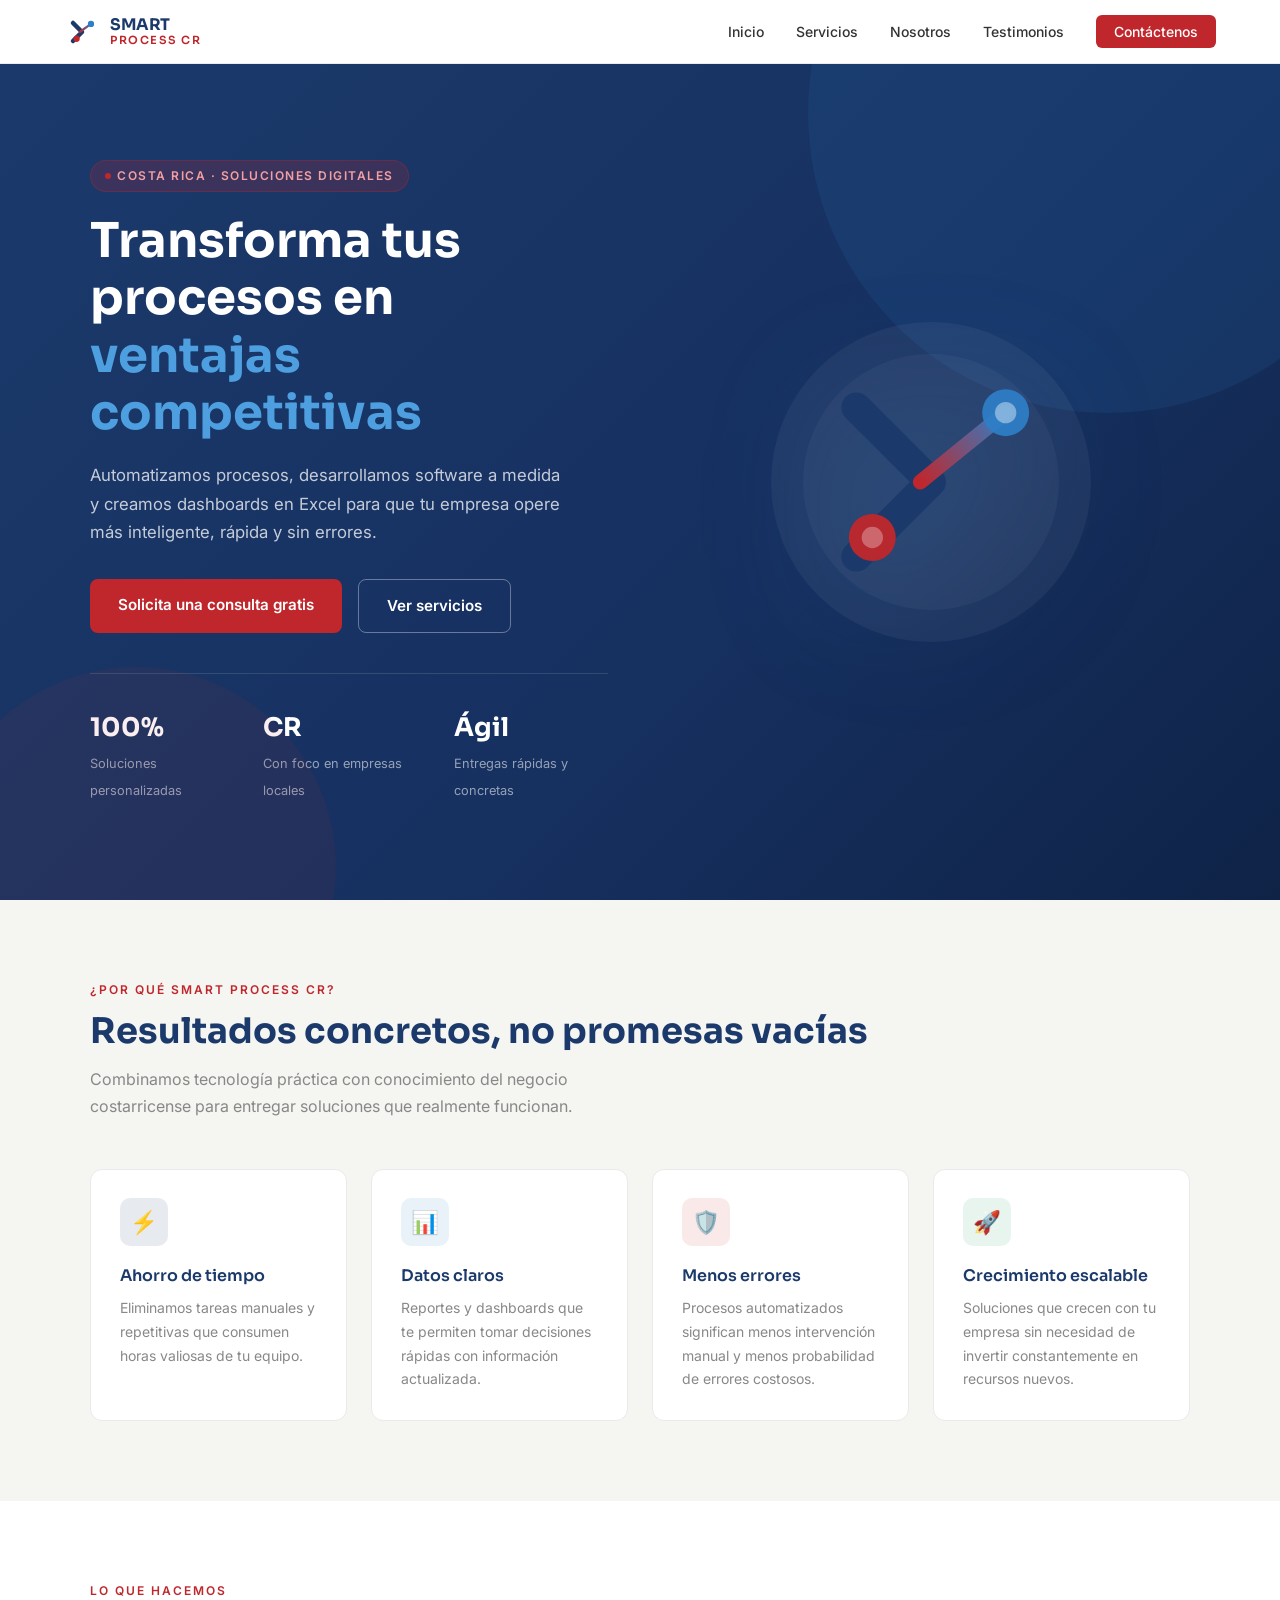
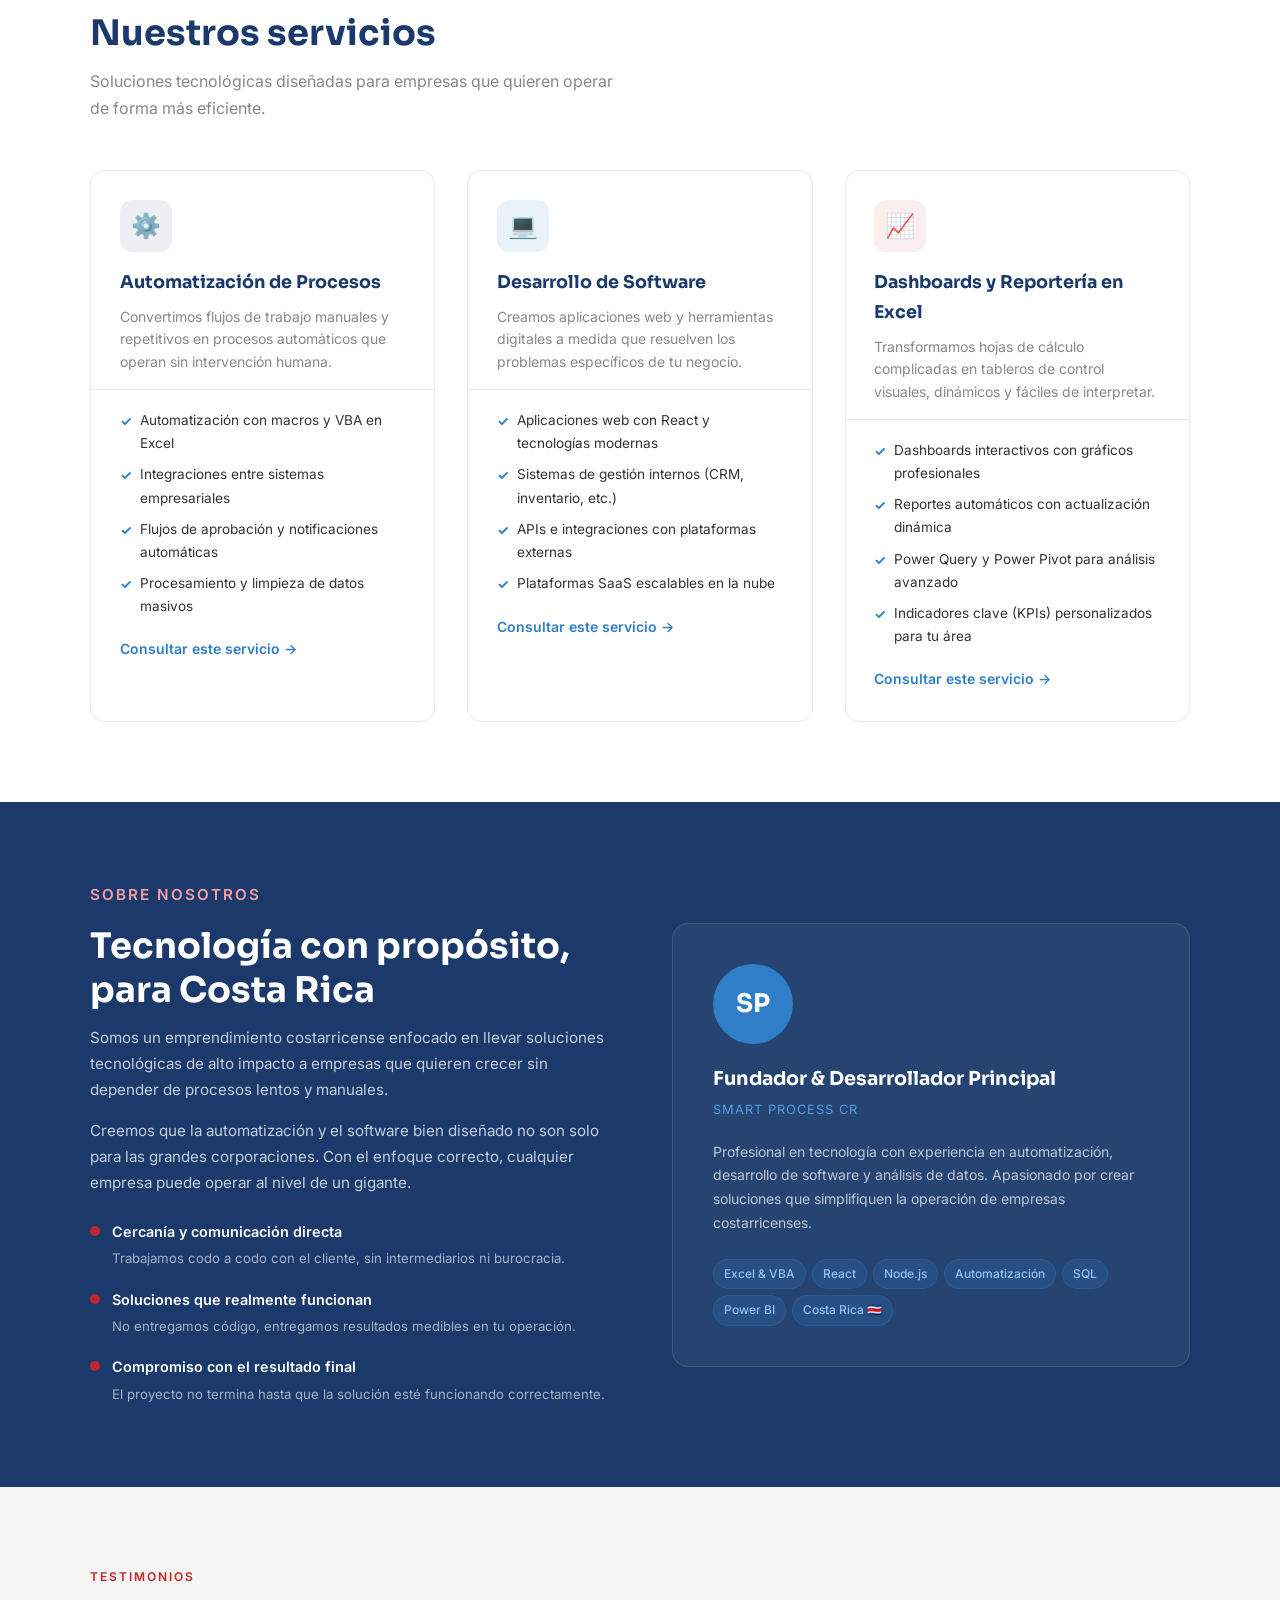
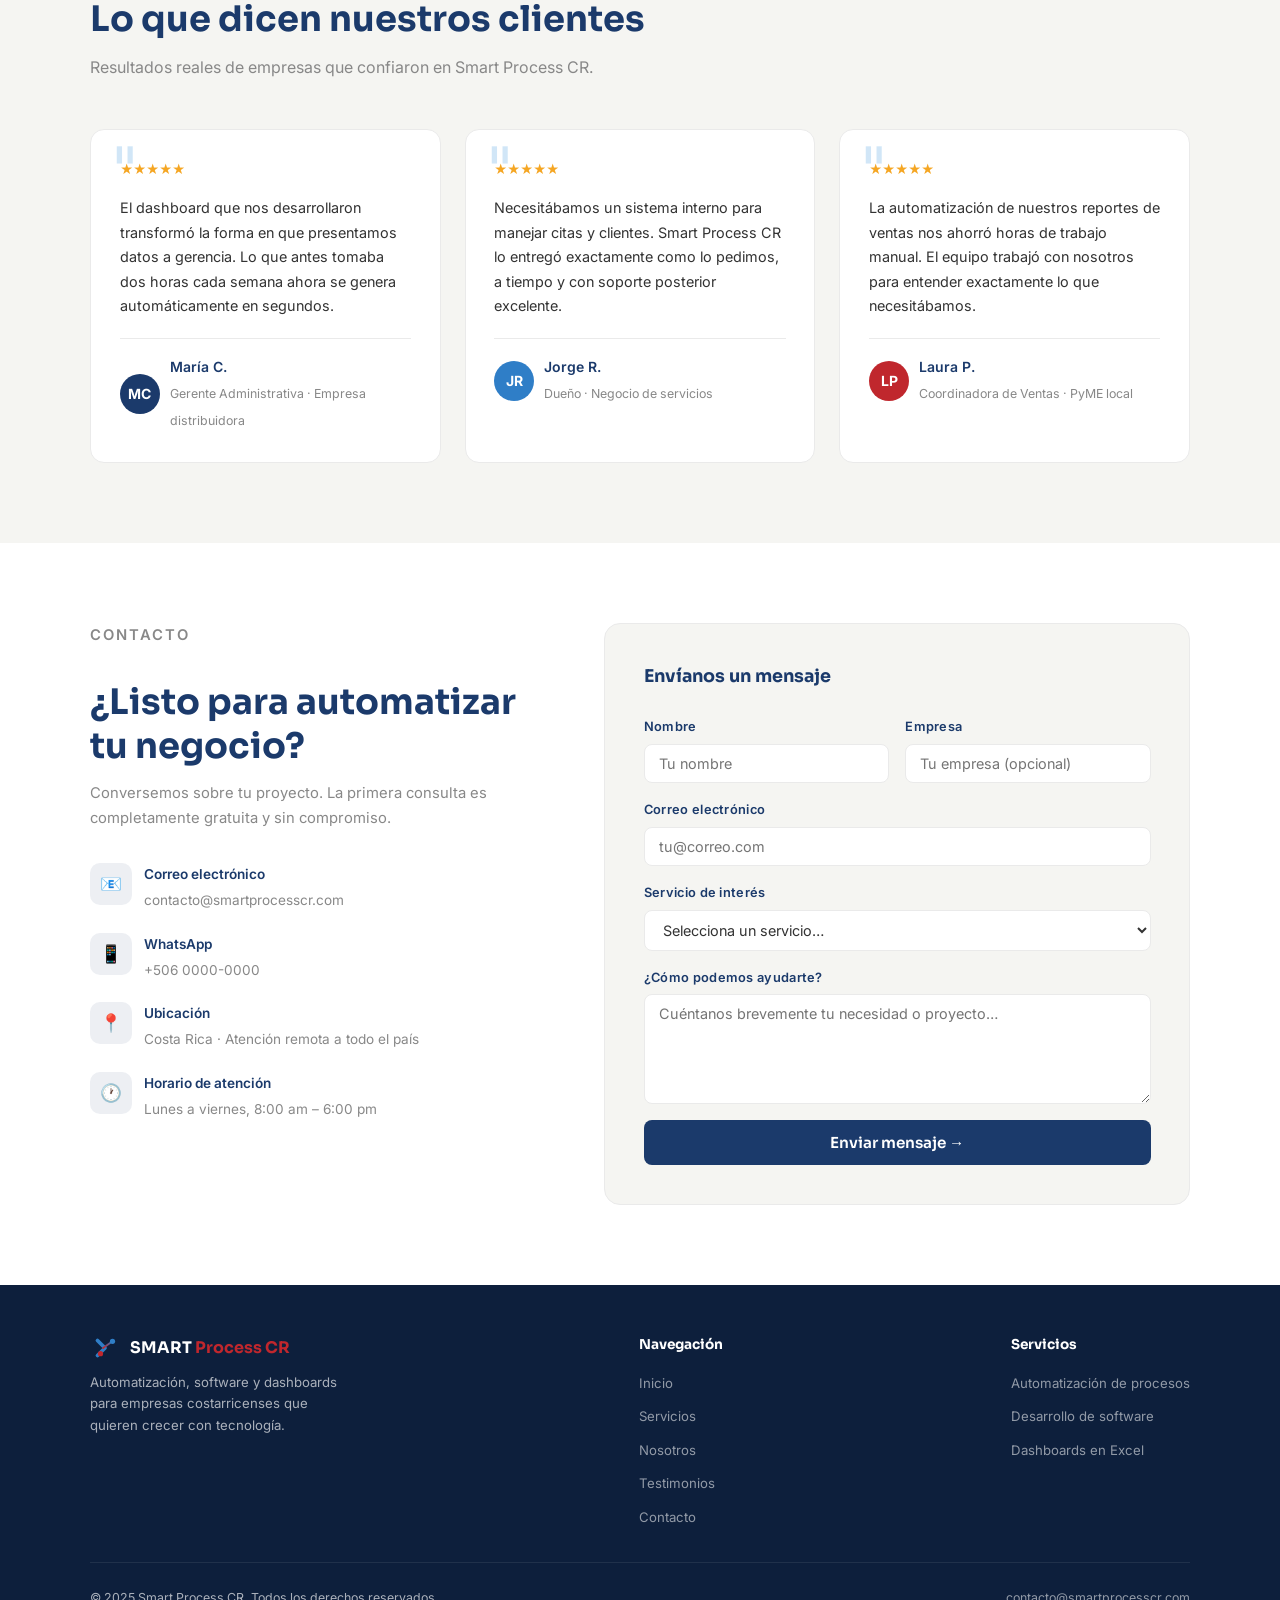
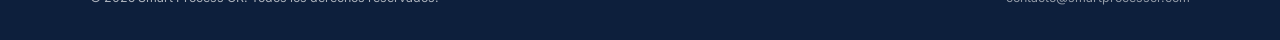
==== index.html @ 64a4890d "Add files via upload" ====
<!DOCTYPE html>
<html lang="es">
<head>
  <meta charset="UTF-8" />
  <meta name="viewport" content="width=device-width, initial-scale=1.0" />
  <title>Smart Process CR | Automatización y Desarrollo de Software</title>
  <meta name="description" content="Automatización de procesos, desarrollo de software a medida y dashboards en Excel para empresas en Costa Rica." />
  <link rel="preconnect" href="https://fonts.googleapis.com" />
  <link rel="preconnect" href="https://fonts.gstatic.com" crossorigin />
  <link href="https://fonts.googleapis.com/css2?family=Sora:wght@400;600;700&family=Inter:wght@400;500&display=swap" rel="stylesheet" />
  <style>
    :root {
      --navy: #1B3A6B;
      --blue: #2F7EC7;
      --blue-light: #4D9FE0;
      --red: #C0272D;
      --red-dark: #9B1E23;
      --off-white: #F5F5F2;
      --gray-light: #EAEAEA;
      --gray-mid: #888;
      --gray-dark: #333;
      --white: #ffffff;
      --font-head: 'Sora', sans-serif;
      --font-body: 'Inter', sans-serif;
    }

    *, *::before, *::after { box-sizing: border-box; margin: 0; padding: 0; }

    html { scroll-behavior: smooth; }

    body {
      font-family: var(--font-body);
      color: var(--gray-dark);
      background: var(--white);
      line-height: 1.7;
    }

    /* ─── NAV ─── */
    nav {
      position: sticky;
      top: 0;
      z-index: 100;
      background: var(--white);
      border-bottom: 1px solid var(--gray-light);
      display: flex;
      align-items: center;
      justify-content: space-between;
      padding: 0 5%;
      height: 64px;
    }

    .nav-logo {
      display: flex;
      align-items: center;
      gap: 10px;
      text-decoration: none;
    }

    .nav-logo svg { height: 36px; width: auto; }

    .nav-logo-text {
      display: flex;
      flex-direction: column;
      line-height: 1.15;
    }

    .nav-logo-text span:first-child {
      font-family: var(--font-head);
      font-weight: 700;
      font-size: 1rem;
      color: var(--navy);
      letter-spacing: -0.5px;
    }

    .nav-logo-text span:last-child {
      font-family: var(--font-head);
      font-weight: 600;
      font-size: 0.7rem;
      color: var(--red);
      letter-spacing: 1.5px;
      text-transform: uppercase;
    }

    .nav-links {
      display: flex;
      list-style: none;
      gap: 2rem;
    }

    .nav-links a {
      text-decoration: none;
      font-size: 0.875rem;
      font-weight: 500;
      color: var(--gray-dark);
      transition: color 0.2s;
    }

    .nav-links a:hover { color: var(--blue); }

    .nav-cta {
      background: var(--red);
      color: var(--white) !important;
      padding: 8px 18px;
      border-radius: 6px;
      transition: background 0.2s !important;
    }

    .nav-cta:hover { background: var(--red-dark) !important; color: var(--white) !important; }

    .nav-hamburger {
      display: none;
      flex-direction: column;
      gap: 5px;
      cursor: pointer;
      background: none;
      border: none;
      padding: 4px;
    }

    .nav-hamburger span {
      display: block;
      width: 24px;
      height: 2px;
      background: var(--navy);
      border-radius: 2px;
      transition: 0.3s;
    }

    /* ─── HERO ─── */
    #inicio {
      min-height: 90vh;
      display: flex;
      align-items: center;
      background: linear-gradient(135deg, var(--navy) 0%, #163060 60%, #0F2347 100%);
      position: relative;
      overflow: hidden;
      padding: 6rem 5%;
    }

    #inicio::before {
      content: '';
      position: absolute;
      top: -30%;
      right: -10%;
      width: 600px;
      height: 600px;
      border-radius: 50%;
      background: rgba(47, 126, 199, 0.12);
      pointer-events: none;
    }

    #inicio::after {
      content: '';
      position: absolute;
      bottom: -20%;
      left: -5%;
      width: 400px;
      height: 400px;
      border-radius: 50%;
      background: rgba(192, 39, 45, 0.08);
      pointer-events: none;
    }

    .hero-inner {
      max-width: 1100px;
      margin: 0 auto;
      display: grid;
      grid-template-columns: 1fr 1fr;
      gap: 4rem;
      align-items: center;
      width: 100%;
    }

    .hero-badge {
      display: inline-flex;
      align-items: center;
      gap: 6px;
      background: rgba(192, 39, 45, 0.2);
      color: #F4A0A3;
      font-size: 0.75rem;
      font-weight: 600;
      letter-spacing: 1.5px;
      text-transform: uppercase;
      padding: 5px 14px;
      border-radius: 20px;
      margin-bottom: 1.2rem;
      border: 1px solid rgba(192, 39, 45, 0.3);
    }

    .hero-badge::before {
      content: '';
      width: 6px;
      height: 6px;
      border-radius: 50%;
      background: var(--red);
    }

    .hero-text h1 {
      font-family: var(--font-head);
      font-size: clamp(2rem, 4vw, 3rem);
      font-weight: 700;
      color: var(--white);
      line-height: 1.2;
      margin-bottom: 1.2rem;
    }

    .hero-text h1 span { color: var(--blue-light); }

    .hero-text p {
      font-size: 1.05rem;
      color: rgba(255,255,255,0.75);
      margin-bottom: 2rem;
      max-width: 480px;
    }

    .hero-btns {
      display: flex;
      gap: 1rem;
      flex-wrap: wrap;
    }

    .btn-primary {
      background: var(--red);
      color: var(--white);
      padding: 13px 28px;
      border-radius: 8px;
      font-weight: 600;
      font-size: 0.95rem;
      text-decoration: none;
      transition: background 0.2s, transform 0.15s;
      display: inline-block;
    }

    .btn-primary:hover { background: var(--red-dark); transform: translateY(-1px); }

    .btn-outline {
      background: transparent;
      color: var(--white);
      padding: 13px 28px;
      border-radius: 8px;
      font-weight: 600;
      font-size: 0.95rem;
      text-decoration: none;
      border: 1.5px solid rgba(255,255,255,0.35);
      transition: border-color 0.2s, background 0.2s;
      display: inline-block;
    }

    .btn-outline:hover { border-color: rgba(255,255,255,0.7); background: rgba(255,255,255,0.07); }

    .hero-stats {
      display: flex;
      gap: 2rem;
      margin-top: 2.5rem;
      padding-top: 2rem;
      border-top: 1px solid rgba(255,255,255,0.12);
    }

    .hero-stat strong {
      display: block;
      font-family: var(--font-head);
      font-size: 1.6rem;
      font-weight: 700;
      color: var(--white);
    }

    .hero-stat span {
      font-size: 0.8rem;
      color: rgba(255,255,255,0.55);
    }

    .hero-visual {
      display: flex;
      justify-content: center;
      align-items: center;
    }

    .hero-logo-big {
      width: min(320px, 80vw);
      filter: drop-shadow(0 20px 60px rgba(47, 126, 199, 0.3));
      animation: float 5s ease-in-out infinite;
    }

    @keyframes float {
      0%, 100% { transform: translateY(0); }
      50% { transform: translateY(-12px); }
    }

    /* ─── WHY SECTION ─── */
    #por-que {
      background: var(--off-white);
      padding: 5rem 5%;
    }

    .section-inner {
      max-width: 1100px;
      margin: 0 auto;
    }

    .section-tag {
      font-size: 0.75rem;
      font-weight: 600;
      letter-spacing: 2px;
      text-transform: uppercase;
      color: var(--red);
      margin-bottom: 0.6rem;
    }

    .section-title {
      font-family: var(--font-head);
      font-size: clamp(1.6rem, 3vw, 2.2rem);
      font-weight: 700;
      color: var(--navy);
      line-height: 1.25;
      margin-bottom: 0.8rem;
    }

    .section-sub {
      font-size: 1rem;
      color: var(--gray-mid);
      max-width: 540px;
      margin-bottom: 3rem;
    }

    .pillars {
      display: grid;
      grid-template-columns: repeat(auto-fit, minmax(220px, 1fr));
      gap: 1.5rem;
    }

    .pillar {
      background: var(--white);
      border-radius: 12px;
      padding: 1.8rem;
      border: 1px solid var(--gray-light);
      transition: box-shadow 0.2s, transform 0.2s;
    }

    .pillar:hover { box-shadow: 0 8px 32px rgba(27,58,107,0.1); transform: translateY(-3px); }

    .pillar-icon {
      width: 48px;
      height: 48px;
      border-radius: 10px;
      display: flex;
      align-items: center;
      justify-content: center;
      margin-bottom: 1rem;
      font-size: 1.4rem;
    }

    .pillar-icon.navy { background: rgba(27,58,107,0.1); }
    .pillar-icon.blue { background: rgba(47,126,199,0.1); }
    .pillar-icon.red  { background: rgba(192,39,45,0.1); }
    .pillar-icon.green { background: rgba(22,160,90,0.1); }

    .pillar h3 {
      font-family: var(--font-head);
      font-size: 1rem;
      font-weight: 600;
      color: var(--navy);
      margin-bottom: 0.4rem;
    }

    .pillar p { font-size: 0.875rem; color: var(--gray-mid); }

    /* ─── SERVICES ─── */
    #servicios { padding: 5rem 5%; }

    .services-grid {
      display: grid;
      grid-template-columns: repeat(auto-fit, minmax(300px, 1fr));
      gap: 2rem;
      margin-top: 1rem;
    }

    .service-card {
      border: 1px solid var(--gray-light);
      border-radius: 14px;
      overflow: hidden;
      transition: box-shadow 0.25s, transform 0.2s;
    }

    .service-card:hover { box-shadow: 0 12px 40px rgba(27,58,107,0.12); transform: translateY(-4px); }

    .service-card-header {
      padding: 1.8rem 1.8rem 1rem;
      border-bottom: 1px solid var(--gray-light);
    }

    .service-icon {
      width: 52px;
      height: 52px;
      border-radius: 12px;
      display: flex;
      align-items: center;
      justify-content: center;
      font-size: 1.5rem;
      margin-bottom: 1rem;
    }

    .service-icon.auto { background: rgba(27,58,107,0.08); }
    .service-icon.dev  { background: rgba(47,126,199,0.1); }
    .service-icon.dash { background: rgba(192,39,45,0.08); }

    .service-card-header h3 {
      font-family: var(--font-head);
      font-size: 1.1rem;
      font-weight: 700;
      color: var(--navy);
      margin-bottom: 0.5rem;
    }

    .service-card-header p {
      font-size: 0.875rem;
      color: var(--gray-mid);
      line-height: 1.6;
    }

    .service-card-body { padding: 1.2rem 1.8rem 1.8rem; }

    .service-list {
      list-style: none;
      display: flex;
      flex-direction: column;
      gap: 0.5rem;
    }

    .service-list li {
      font-size: 0.85rem;
      color: var(--gray-dark);
      display: flex;
      align-items: flex-start;
      gap: 8px;
    }

    .service-list li::before {
      content: '✓';
      color: var(--blue);
      font-weight: 700;
      flex-shrink: 0;
      margin-top: 1px;
    }

    .service-link {
      display: inline-block;
      margin-top: 1.2rem;
      color: var(--blue);
      font-size: 0.875rem;
      font-weight: 600;
      text-decoration: none;
      transition: color 0.2s;
    }

    .service-link:hover { color: var(--navy); }

    /* ─── ABOUT ─── */
    #nosotros {
      background: var(--navy);
      padding: 5rem 5%;
      color: var(--white);
    }

    .about-inner {
      max-width: 1100px;
      margin: 0 auto;
      display: grid;
      grid-template-columns: 1fr 1fr;
      gap: 4rem;
      align-items: center;
    }

    .about-text .section-tag { color: #F4A0A3; }

    .about-text .section-title { color: var(--white); }

    .about-text p {
      color: rgba(255,255,255,0.75);
      margin-bottom: 1rem;
      font-size: 0.95rem;
    }

    .about-values {
      display: flex;
      flex-direction: column;
      gap: 1rem;
      margin-top: 1.5rem;
    }

    .about-value {
      display: flex;
      align-items: flex-start;
      gap: 12px;
    }

    .about-value-dot {
      width: 10px;
      height: 10px;
      border-radius: 50%;
      background: var(--red);
      flex-shrink: 0;
      margin-top: 6px;
    }

    .about-value-content strong {
      display: block;
      color: var(--white);
      font-size: 0.9rem;
      font-weight: 600;
    }

    .about-value-content span {
      font-size: 0.825rem;
      color: rgba(255,255,255,0.6);
    }

    .about-card {
      background: rgba(255,255,255,0.05);
      border: 1px solid rgba(255,255,255,0.12);
      border-radius: 16px;
      padding: 2.5rem;
    }

    .about-avatar {
      width: 80px;
      height: 80px;
      border-radius: 50%;
      background: var(--blue);
      display: flex;
      align-items: center;
      justify-content: center;
      font-family: var(--font-head);
      font-size: 1.6rem;
      font-weight: 700;
      color: var(--white);
      margin-bottom: 1.2rem;
    }

    .about-card h3 {
      font-family: var(--font-head);
      font-size: 1.2rem;
      font-weight: 700;
      color: var(--white);
      margin-bottom: 0.2rem;
    }

    .about-card .role {
      font-size: 0.8rem;
      color: var(--blue-light);
      letter-spacing: 1px;
      text-transform: uppercase;
      margin-bottom: 1.2rem;
    }

    .about-card p {
      font-size: 0.875rem;
      color: rgba(255,255,255,0.7);
      line-height: 1.7;
      margin-bottom: 1.5rem;
    }

    .about-tags {
      display: flex;
      flex-wrap: wrap;
      gap: 6px;
    }

    .about-tag {
      background: rgba(47,126,199,0.2);
      color: #90C4F0;
      font-size: 0.75rem;
      font-weight: 500;
      padding: 4px 10px;
      border-radius: 20px;
      border: 1px solid rgba(47,126,199,0.25);
    }

    /* ─── TESTIMONIOS ─── */
    #testimonios {
      background: var(--off-white);
      padding: 5rem 5%;
    }

    .testimonios-grid {
      display: grid;
      grid-template-columns: repeat(auto-fit, minmax(280px, 1fr));
      gap: 1.5rem;
      margin-top: 1rem;
    }

    .testimonial {
      background: var(--white);
      border: 1px solid var(--gray-light);
      border-radius: 14px;
      padding: 1.8rem;
      position: relative;
    }

    .testimonial::before {
      content: '"';
      font-family: var(--font-head);
      font-size: 4rem;
      color: var(--blue-light);
      opacity: 0.25;
      position: absolute;
      top: 10px;
      left: 20px;
      line-height: 1;
    }

    .testimonial-text {
      font-size: 0.9rem;
      color: var(--gray-dark);
      line-height: 1.7;
      margin-bottom: 1.2rem;
      padding-top: 0.8rem;
    }

    .testimonial-author {
      display: flex;
      align-items: center;
      gap: 10px;
      border-top: 1px solid var(--gray-light);
      padding-top: 1rem;
    }

    .testimonial-avatar {
      width: 40px;
      height: 40px;
      border-radius: 50%;
      display: flex;
      align-items: center;
      justify-content: center;
      font-weight: 700;
      font-size: 0.875rem;
      color: var(--white);
      flex-shrink: 0;
    }

    .testimonial-avatar.av1 { background: var(--navy); }
    .testimonial-avatar.av2 { background: var(--blue); }
    .testimonial-avatar.av3 { background: var(--red); }

    .testimonial-author-info strong {
      display: block;
      font-size: 0.875rem;
      font-weight: 600;
      color: var(--navy);
    }

    .testimonial-author-info span {
      font-size: 0.775rem;
      color: var(--gray-mid);
    }

    .stars { color: #F5A623; font-size: 0.8rem; margin-bottom: 0.2rem; }

    /* ─── CONTACT ─── */
    #contacto { padding: 5rem 5%; }

    .contact-inner {
      max-width: 1100px;
      margin: 0 auto;
      display: grid;
      grid-template-columns: 1fr 1.3fr;
      gap: 4rem;
      align-items: start;
    }

    .contact-info { }

    .contact-info .section-title { margin-bottom: 0.8rem; }

    .contact-info p {
      font-size: 0.925rem;
      color: var(--gray-mid);
      margin-bottom: 2rem;
    }

    .contact-items {
      display: flex;
      flex-direction: column;
      gap: 1.2rem;
    }

    .contact-item {
      display: flex;
      align-items: flex-start;
      gap: 12px;
    }

    .contact-item-icon {
      width: 42px;
      height: 42px;
      border-radius: 10px;
      background: rgba(27,58,107,0.08);
      display: flex;
      align-items: center;
      justify-content: center;
      font-size: 1.1rem;
      flex-shrink: 0;
    }

    .contact-item-content strong {
      display: block;
      font-size: 0.85rem;
      font-weight: 600;
      color: var(--navy);
    }

    .contact-item-content a,
    .contact-item-content span {
      font-size: 0.85rem;
      color: var(--gray-mid);
      text-decoration: none;
      transition: color 0.2s;
    }

    .contact-item-content a:hover { color: var(--blue); }

    .contact-form {
      background: var(--off-white);
      border-radius: 16px;
      padding: 2.4rem;
      border: 1px solid var(--gray-light);
    }

    .contact-form h3 {
      font-family: var(--font-head);
      font-size: 1.1rem;
      font-weight: 700;
      color: var(--navy);
      margin-bottom: 1.5rem;
    }

    .form-row {
      display: grid;
      grid-template-columns: 1fr 1fr;
      gap: 1rem;
    }

    .form-group {
      display: flex;
      flex-direction: column;
      gap: 6px;
      margin-bottom: 1rem;
    }

    .form-group label {
      font-size: 0.8rem;
      font-weight: 600;
      color: var(--navy);
      letter-spacing: 0.3px;
    }

    .form-group input,
    .form-group select,
    .form-group textarea {
      border: 1px solid var(--gray-light);
      border-radius: 8px;
      padding: 10px 14px;
      font-family: var(--font-body);
      font-size: 0.9rem;
      color: var(--gray-dark);
      background: var(--white);
      transition: border-color 0.2s, box-shadow 0.2s;
      outline: none;
      width: 100%;
    }

    .form-group input:focus,
    .form-group select:focus,
    .form-group textarea:focus {
      border-color: var(--blue);
      box-shadow: 0 0 0 3px rgba(47,126,199,0.12);
    }

    .form-group textarea { resize: vertical; min-height: 110px; }

    .btn-submit {
      background: var(--navy);
      color: var(--white);
      border: none;
      border-radius: 8px;
      padding: 13px 28px;
      font-family: var(--font-head);
      font-size: 0.95rem;
      font-weight: 600;
      cursor: pointer;
      width: 100%;
      transition: background 0.2s, transform 0.15s;
    }

    .btn-submit:hover { background: var(--blue); transform: translateY(-1px); }

    /* ─── FOOTER ─── */
    footer {
      background: #0D1F3C;
      color: rgba(255,255,255,0.65);
      padding: 3rem 5% 2rem;
    }

    .footer-inner {
      max-width: 1100px;
      margin: 0 auto;
    }

    .footer-top {
      display: flex;
      justify-content: space-between;
      align-items: flex-start;
      gap: 2rem;
      padding-bottom: 2rem;
      border-bottom: 1px solid rgba(255,255,255,0.08);
      flex-wrap: wrap;
    }

    .footer-brand p {
      font-size: 0.825rem;
      margin-top: 0.6rem;
      max-width: 260px;
      line-height: 1.6;
    }

    .footer-links h4 {
      font-family: var(--font-head);
      color: var(--white);
      font-size: 0.85rem;
      margin-bottom: 0.8rem;
    }

    .footer-links ul { list-style: none; display: flex; flex-direction: column; gap: 0.4rem; }

    .footer-links a {
      color: rgba(255,255,255,0.55);
      text-decoration: none;
      font-size: 0.825rem;
      transition: color 0.2s;
    }

    .footer-links a:hover { color: var(--blue-light); }

    .footer-bottom {
      display: flex;
      justify-content: space-between;
      align-items: center;
      padding-top: 1.5rem;
      font-size: 0.775rem;
      flex-wrap: wrap;
      gap: 0.5rem;
    }

    .footer-bottom a { color: rgba(255,255,255,0.55); text-decoration: none; }
    .footer-bottom a:hover { color: var(--blue-light); }

    /* ─── RESPONSIVE ─── */
    @media (max-width: 768px) {
      .nav-links { display: none; flex-direction: column; position: absolute; top: 64px; left: 0; width: 100%; background: var(--white); border-bottom: 1px solid var(--gray-light); padding: 1rem 5%; gap: 1rem; }
      .nav-links.open { display: flex; }
      .nav-hamburger { display: flex; }
      .hero-inner { grid-template-columns: 1fr; text-align: center; gap: 2.5rem; }
      .hero-text p { margin: 0 auto 2rem; }
      .hero-btns { justify-content: center; }
      .hero-stats { justify-content: center; }
      .hero-visual { order: -1; }
      .hero-logo-big { width: 200px; }
      .about-inner { grid-template-columns: 1fr; }
      .contact-inner { grid-template-columns: 1fr; }
      .form-row { grid-template-columns: 1fr; }
    }

    /* ─── ANIMATIONS ─── */
    .fade-in {
      opacity: 0;
      transform: translateY(24px);
      transition: opacity 0.55s ease, transform 0.55s ease;
    }

    .fade-in.visible {
      opacity: 1;
      transform: translateY(0);
    }
  </style>
</head>
<body>

<!-- ─── NAV ─── -->
<nav>
  <a href="#inicio" class="nav-logo">
    <svg viewBox="0 0 80 80" fill="none" xmlns="http://www.w3.org/2000/svg">
      <path d="M20 20 L40 40 L20 60" stroke="#1B3A6B" stroke-width="10" stroke-linecap="round" stroke-linejoin="round" fill="none"/>
      <line x1="35" y1="40" x2="60" y2="22" stroke="url(#g1)" stroke-width="5" stroke-linecap="round"/>
      <circle cx="60" cy="22" r="7" fill="#2F7EC7"/>
      <circle cx="28" cy="55" r="7" fill="#C0272D"/>
      <defs>
        <linearGradient id="g1" x1="35" y1="40" x2="60" y2="22" gradientUnits="userSpaceOnUse">
          <stop offset="0%" stop-color="#C0272D"/>
          <stop offset="100%" stop-color="#2F7EC7"/>
        </linearGradient>
      </defs>
    </svg>
    <div class="nav-logo-text">
      <span>SMART</span>
      <span>Process CR</span>
    </div>
  </a>
  <ul class="nav-links" id="nav-links">
    <li><a href="#inicio">Inicio</a></li>
    <li><a href="#servicios">Servicios</a></li>
    <li><a href="#nosotros">Nosotros</a></li>
    <li><a href="#testimonios">Testimonios</a></li>
    <li><a href="#contacto" class="nav-cta">Contáctenos</a></li>
  </ul>
  <button class="nav-hamburger" onclick="document.getElementById('nav-links').classList.toggle('open')" aria-label="Menú">
    <span></span><span></span><span></span>
  </button>
</nav>

<!-- ─── HERO ─── -->
<section id="inicio">
  <div class="hero-inner">
    <div class="hero-text">
      <div class="hero-badge">Costa Rica · Soluciones digitales</div>
      <h1>Transforma tus procesos en <span>ventajas competitivas</span></h1>
      <p>Automatizamos procesos, desarrollamos software a medida y creamos dashboards en Excel para que tu empresa opere más inteligente, rápida y sin errores.</p>
      <div class="hero-btns">
        <a href="#contacto" class="btn-primary">Solicita una consulta gratis</a>
        <a href="#servicios" class="btn-outline">Ver servicios</a>
      </div>
      <div class="hero-stats">
        <div class="hero-stat">
          <strong>100%</strong>
          <span>Soluciones personalizadas</span>
        </div>
        <div class="hero-stat">
          <strong>CR</strong>
          <span>Con foco en empresas locales</span>
        </div>
        <div class="hero-stat">
          <strong>Ágil</strong>
          <span>Entregas rápidas y concretas</span>
        </div>
      </div>
    </div>
    <div class="hero-visual">
      <svg class="hero-logo-big" viewBox="0 0 300 300" fill="none" xmlns="http://www.w3.org/2000/svg">
        <circle cx="150" cy="150" r="150" fill="rgba(255,255,255,0.05)"/>
        <circle cx="150" cy="150" r="120" fill="rgba(255,255,255,0.04)"/>
        <path d="M80 80 L150 150 L80 220" stroke="#1B3A6B" stroke-width="28" stroke-linecap="round" stroke-linejoin="round" fill="none"/>
        <line x1="140" y1="150" x2="220" y2="85" stroke="url(#hg1)" stroke-width="14" stroke-linecap="round"/>
        <circle cx="220" cy="85" r="22" fill="#2F7EC7" opacity="0.95"/>
        <circle cx="95" cy="202" r="22" fill="#C0272D" opacity="0.95"/>
        <circle cx="220" cy="85" r="10" fill="white" opacity="0.4"/>
        <circle cx="95" cy="202" r="10" fill="white" opacity="0.3"/>
        <defs>
          <linearGradient id="hg1" x1="140" y1="150" x2="220" y2="85" gradientUnits="userSpaceOnUse">
            <stop offset="0%" stop-color="#C0272D"/>
            <stop offset="100%" stop-color="#2F7EC7"/>
          </linearGradient>
        </defs>
      </svg>
    </div>
  </div>
</section>

<!-- ─── POR QUÉ ─── -->
<section id="por-que">
  <div class="section-inner">
    <p class="section-tag">¿Por qué Smart Process CR?</p>
    <h2 class="section-title">Resultados concretos, no promesas vacías</h2>
    <p class="section-sub">Combinamos tecnología práctica con conocimiento del negocio costarricense para entregar soluciones que realmente funcionan.</p>
    <div class="pillars">
      <div class="pillar fade-in">
        <div class="pillar-icon navy">⚡</div>
        <h3>Ahorro de tiempo</h3>
        <p>Eliminamos tareas manuales y repetitivas que consumen horas valiosas de tu equipo.</p>
      </div>
      <div class="pillar fade-in">
        <div class="pillar-icon blue">📊</div>
        <h3>Datos claros</h3>
        <p>Reportes y dashboards que te permiten tomar decisiones rápidas con información actualizada.</p>
      </div>
      <div class="pillar fade-in">
        <div class="pillar-icon red">🛡️</div>
        <h3>Menos errores</h3>
        <p>Procesos automatizados significan menos intervención manual y menos probabilidad de errores costosos.</p>
      </div>
      <div class="pillar fade-in">
        <div class="pillar-icon green">🚀</div>
        <h3>Crecimiento escalable</h3>
        <p>Soluciones que crecen con tu empresa sin necesidad de invertir constantemente en recursos nuevos.</p>
      </div>
    </div>
  </div>
</section>

<!-- ─── SERVICIOS ─── -->
<section id="servicios">
  <div class="section-inner">
    <p class="section-tag">Lo que hacemos</p>
    <h2 class="section-title">Nuestros servicios</h2>
    <p class="section-sub">Soluciones tecnológicas diseñadas para empresas que quieren operar de forma más eficiente.</p>
    <div class="services-grid">

      <div class="service-card fade-in">
        <div class="service-card-header">
          <div class="service-icon auto">⚙️</div>
          <h3>Automatización de Procesos</h3>
          <p>Convertimos flujos de trabajo manuales y repetitivos en procesos automáticos que operan sin intervención humana.</p>
        </div>
        <div class="service-card-body">
          <ul class="service-list">
            <li>Automatización con macros y VBA en Excel</li>
            <li>Integraciones entre sistemas empresariales</li>
            <li>Flujos de aprobación y notificaciones automáticas</li>
            <li>Procesamiento y limpieza de datos masivos</li>
          </ul>
          <a href="#contacto" class="service-link">Consultar este servicio →</a>
        </div>
      </div>

      <div class="service-card fade-in">
        <div class="service-card-header">
          <div class="service-icon dev">💻</div>
          <h3>Desarrollo de Software</h3>
          <p>Creamos aplicaciones web y herramientas digitales a medida que resuelven los problemas específicos de tu negocio.</p>
        </div>
        <div class="service-card-body">
          <ul class="service-list">
            <li>Aplicaciones web con React y tecnologías modernas</li>
            <li>Sistemas de gestión internos (CRM, inventario, etc.)</li>
            <li>APIs e integraciones con plataformas externas</li>
            <li>Plataformas SaaS escalables en la nube</li>
          </ul>
          <a href="#contacto" class="service-link">Consultar este servicio →</a>
        </div>
      </div>

      <div class="service-card fade-in">
        <div class="service-card-header">
          <div class="service-icon dash">📈</div>
          <h3>Dashboards y Reportería en Excel</h3>
          <p>Transformamos hojas de cálculo complicadas en tableros de control visuales, dinámicos y fáciles de interpretar.</p>
        </div>
        <div class="service-card-body">
          <ul class="service-list">
            <li>Dashboards interactivos con gráficos profesionales</li>
            <li>Reportes automáticos con actualización dinámica</li>
            <li>Power Query y Power Pivot para análisis avanzado</li>
            <li>Indicadores clave (KPIs) personalizados para tu área</li>
          </ul>
          <a href="#contacto" class="service-link">Consultar este servicio →</a>
        </div>
      </div>

    </div>
  </div>
</section>

<!-- ─── NOSOTROS ─── -->
<section id="nosotros">
  <div class="about-inner">
    <div class="about-text fade-in">
      <p class="section-tag">Sobre nosotros</p>
      <h2 class="section-title">Tecnología con propósito, para Costa Rica</h2>
      <p>Somos un emprendimiento costarricense enfocado en llevar soluciones tecnológicas de alto impacto a empresas que quieren crecer sin depender de procesos lentos y manuales.</p>
      <p>Creemos que la automatización y el software bien diseñado no son solo para las grandes corporaciones. Con el enfoque correcto, cualquier empresa puede operar al nivel de un gigante.</p>
      <div class="about-values">
        <div class="about-value">
          <div class="about-value-dot"></div>
          <div class="about-value-content">
            <strong>Cercanía y comunicación directa</strong>
            <span>Trabajamos codo a codo con el cliente, sin intermediarios ni burocracia.</span>
          </div>
        </div>
        <div class="about-value">
          <div class="about-value-dot"></div>
          <div class="about-value-content">
            <strong>Soluciones que realmente funcionan</strong>
            <span>No entregamos código, entregamos resultados medibles en tu operación.</span>
          </div>
        </div>
        <div class="about-value">
          <div class="about-value-dot"></div>
          <div class="about-value-content">
            <strong>Compromiso con el resultado final</strong>
            <span>El proyecto no termina hasta que la solución esté funcionando correctamente.</span>
          </div>
        </div>
      </div>
    </div>
    <div class="about-card fade-in">
      <div class="about-avatar">SP</div>
      <h3>Fundador &amp; Desarrollador Principal</h3>
      <p class="role">Smart Process CR</p>
      <p>Profesional en tecnología con experiencia en automatización, desarrollo de software y análisis de datos. Apasionado por crear soluciones que simplifiquen la operación de empresas costarricenses.</p>
      <div class="about-tags">
        <span class="about-tag">Excel &amp; VBA</span>
        <span class="about-tag">React</span>
        <span class="about-tag">Node.js</span>
        <span class="about-tag">Automatización</span>
        <span class="about-tag">SQL</span>
        <span class="about-tag">Power BI</span>
        <span class="about-tag">Costa Rica 🇨🇷</span>
      </div>
    </div>
  </div>
</section>

<!-- ─── TESTIMONIOS ─── -->
<section id="testimonios">
  <div class="section-inner">
    <p class="section-tag">Testimonios</p>
    <h2 class="section-title">Lo que dicen nuestros clientes</h2>
    <p class="section-sub">Resultados reales de empresas que confiaron en Smart Process CR.</p>
    <div class="testimonios-grid">

      <div class="testimonial fade-in">
        <p class="stars">★★★★★</p>
        <p class="testimonial-text">El dashboard que nos desarrollaron transformó la forma en que presentamos datos a gerencia. Lo que antes tomaba dos horas cada semana ahora se genera automáticamente en segundos.</p>
        <div class="testimonial-author">
          <div class="testimonial-avatar av1">MC</div>
          <div class="testimonial-author-info">
            <strong>María C.</strong>
            <span>Gerente Administrativa · Empresa distribuidora</span>
          </div>
        </div>
      </div>

      <div class="testimonial fade-in">
        <p class="stars">★★★★★</p>
        <p class="testimonial-text">Necesitábamos un sistema interno para manejar citas y clientes. Smart Process CR lo entregó exactamente como lo pedimos, a tiempo y con soporte posterior excelente.</p>
        <div class="testimonial-author">
          <div class="testimonial-avatar av2">JR</div>
          <div class="testimonial-author-info">
            <strong>Jorge R.</strong>
            <span>Dueño · Negocio de servicios</span>
          </div>
        </div>
      </div>

      <div class="testimonial fade-in">
        <p class="stars">★★★★★</p>
        <p class="testimonial-text">La automatización de nuestros reportes de ventas nos ahorró horas de trabajo manual. El equipo trabajó con nosotros para entender exactamente lo que necesitábamos.</p>
        <div class="testimonial-author">
          <div class="testimonial-avatar av3">LP</div>
          <div class="testimonial-author-info">
            <strong>Laura P.</strong>
            <span>Coordinadora de Ventas · PyME local</span>
          </div>
        </div>
      </div>

    </div>
  </div>
</section>

<!-- ─── CONTACTO ─── -->
<section id="contacto">
  <div class="section-inner">
    <div class="contact-inner">
      <div class="contact-info fade-in">
        <p class="section-tag">Contacto</p>
        <h2 class="section-title">¿Listo para automatizar tu negocio?</h2>
        <p>Conversemos sobre tu proyecto. La primera consulta es completamente gratuita y sin compromiso.</p>
        <div class="contact-items">
          <div class="contact-item">
            <div class="contact-item-icon">📧</div>
            <div class="contact-item-content">
              <strong>Correo electrónico</strong>
              <a href="mailto:contacto@smartprocesscr.com">contacto@smartprocesscr.com</a>
            </div>
          </div>
          <div class="contact-item">
            <div class="contact-item-icon">📱</div>
            <div class="contact-item-content">
              <strong>WhatsApp</strong>
              <a href="https://wa.me/50600000000" target="_blank">+506 0000-0000</a>
            </div>
          </div>
          <div class="contact-item">
            <div class="contact-item-icon">📍</div>
            <div class="contact-item-content">
              <strong>Ubicación</strong>
              <span>Costa Rica · Atención remota a todo el país</span>
            </div>
          </div>
          <div class="contact-item">
            <div class="contact-item-icon">🕐</div>
            <div class="contact-item-content">
              <strong>Horario de atención</strong>
              <span>Lunes a viernes, 8:00 am – 6:00 pm</span>
            </div>
          </div>
        </div>
      </div>

      <div class="contact-form fade-in">
        <h3>Envíanos un mensaje</h3>
        <div class="form-row">
          <div class="form-group">
            <label for="nombre">Nombre</label>
            <input type="text" id="nombre" placeholder="Tu nombre" />
          </div>
          <div class="form-group">
            <label for="empresa">Empresa</label>
            <input type="text" id="empresa" placeholder="Tu empresa (opcional)" />
          </div>
        </div>
        <div class="form-group">
          <label for="email">Correo electrónico</label>
          <input type="email" id="email" placeholder="tu@correo.com" />
        </div>
        <div class="form-group">
          <label for="servicio">Servicio de interés</label>
          <select id="servicio">
            <option value="">Selecciona un servicio…</option>
            <option>Automatización de procesos</option>
            <option>Desarrollo de software</option>
            <option>Dashboards y reportería en Excel</option>
            <option>Otro / No estoy seguro</option>
          </select>
        </div>
        <div class="form-group">
          <label for="mensaje">¿Cómo podemos ayudarte?</label>
          <textarea id="mensaje" placeholder="Cuéntanos brevemente tu necesidad o proyecto…"></textarea>
        </div>
        <button class="btn-submit" onclick="handleSubmit()">Enviar mensaje →</button>
      </div>
    </div>
  </div>
</section>

<!-- ─── FOOTER ─── -->
<footer>
  <div class="footer-inner">
    <div class="footer-top">
      <div class="footer-brand">
        <div style="display:flex;align-items:center;gap:10px;margin-bottom:0.5rem;">
          <svg height="30" viewBox="0 0 80 80" fill="none" xmlns="http://www.w3.org/2000/svg">
            <path d="M20 20 L40 40 L20 60" stroke="#2F7EC7" stroke-width="10" stroke-linecap="round" stroke-linejoin="round" fill="none"/>
            <line x1="35" y1="40" x2="60" y2="22" stroke="url(#fg1)" stroke-width="5" stroke-linecap="round"/>
            <circle cx="60" cy="22" r="7" fill="#2F7EC7"/>
            <circle cx="28" cy="55" r="7" fill="#C0272D"/>
            <defs><linearGradient id="fg1" x1="35" y1="40" x2="60" y2="22" gradientUnits="userSpaceOnUse"><stop offset="0%" stop-color="#C0272D"/><stop offset="100%" stop-color="#2F7EC7"/></linearGradient></defs>
          </svg>
          <span style="font-family:var(--font-head);font-weight:700;color:white;font-size:1rem;">SMART <span style="color:#C0272D;">Process CR</span></span>
        </div>
        <p>Automatización, software y dashboards para empresas costarricenses que quieren crecer con tecnología.</p>
      </div>
      <div class="footer-links">
        <h4>Navegación</h4>
        <ul>
          <li><a href="#inicio">Inicio</a></li>
          <li><a href="#servicios">Servicios</a></li>
          <li><a href="#nosotros">Nosotros</a></li>
          <li><a href="#testimonios">Testimonios</a></li>
          <li><a href="#contacto">Contacto</a></li>
        </ul>
      </div>
      <div class="footer-links">
        <h4>Servicios</h4>
        <ul>
          <li><a href="#servicios">Automatización de procesos</a></li>
          <li><a href="#servicios">Desarrollo de software</a></li>
          <li><a href="#servicios">Dashboards en Excel</a></li>
        </ul>
      </div>
    </div>
    <div class="footer-bottom">
      <span>© 2025 Smart Process CR. Todos los derechos reservados.</span>
      <a href="mailto:contacto@smartprocesscr.com">contacto@smartprocesscr.com</a>
    </div>
  </div>
</footer>

<script>
  // Fade-in on scroll
  const observer = new IntersectionObserver((entries) => {
    entries.forEach(e => { if (e.isIntersecting) { e.target.classList.add('visible'); } });
  }, { threshold: 0.12 });
  document.querySelectorAll('.fade-in').forEach(el => observer.observe(el));

  // Form submit placeholder
  function handleSubmit() {
    const nombre = document.getElementById('nombre').value.trim();
    const email = document.getElementById('email').value.trim();
    if (!nombre || !email) {
      alert('Por favor completa al menos tu nombre y correo electrónico.');
      return;
    }
    alert('¡Gracias, ' + nombre + '! Nos pondremos en contacto contigo muy pronto.');
  }

  // Close mobile menu on link click
  document.querySelectorAll('#nav-links a').forEach(link => {
    link.addEventListener('click', () => {
      document.getElementById('nav-links').classList.remove('open');
    });
  });
</script>
</body>
</html>
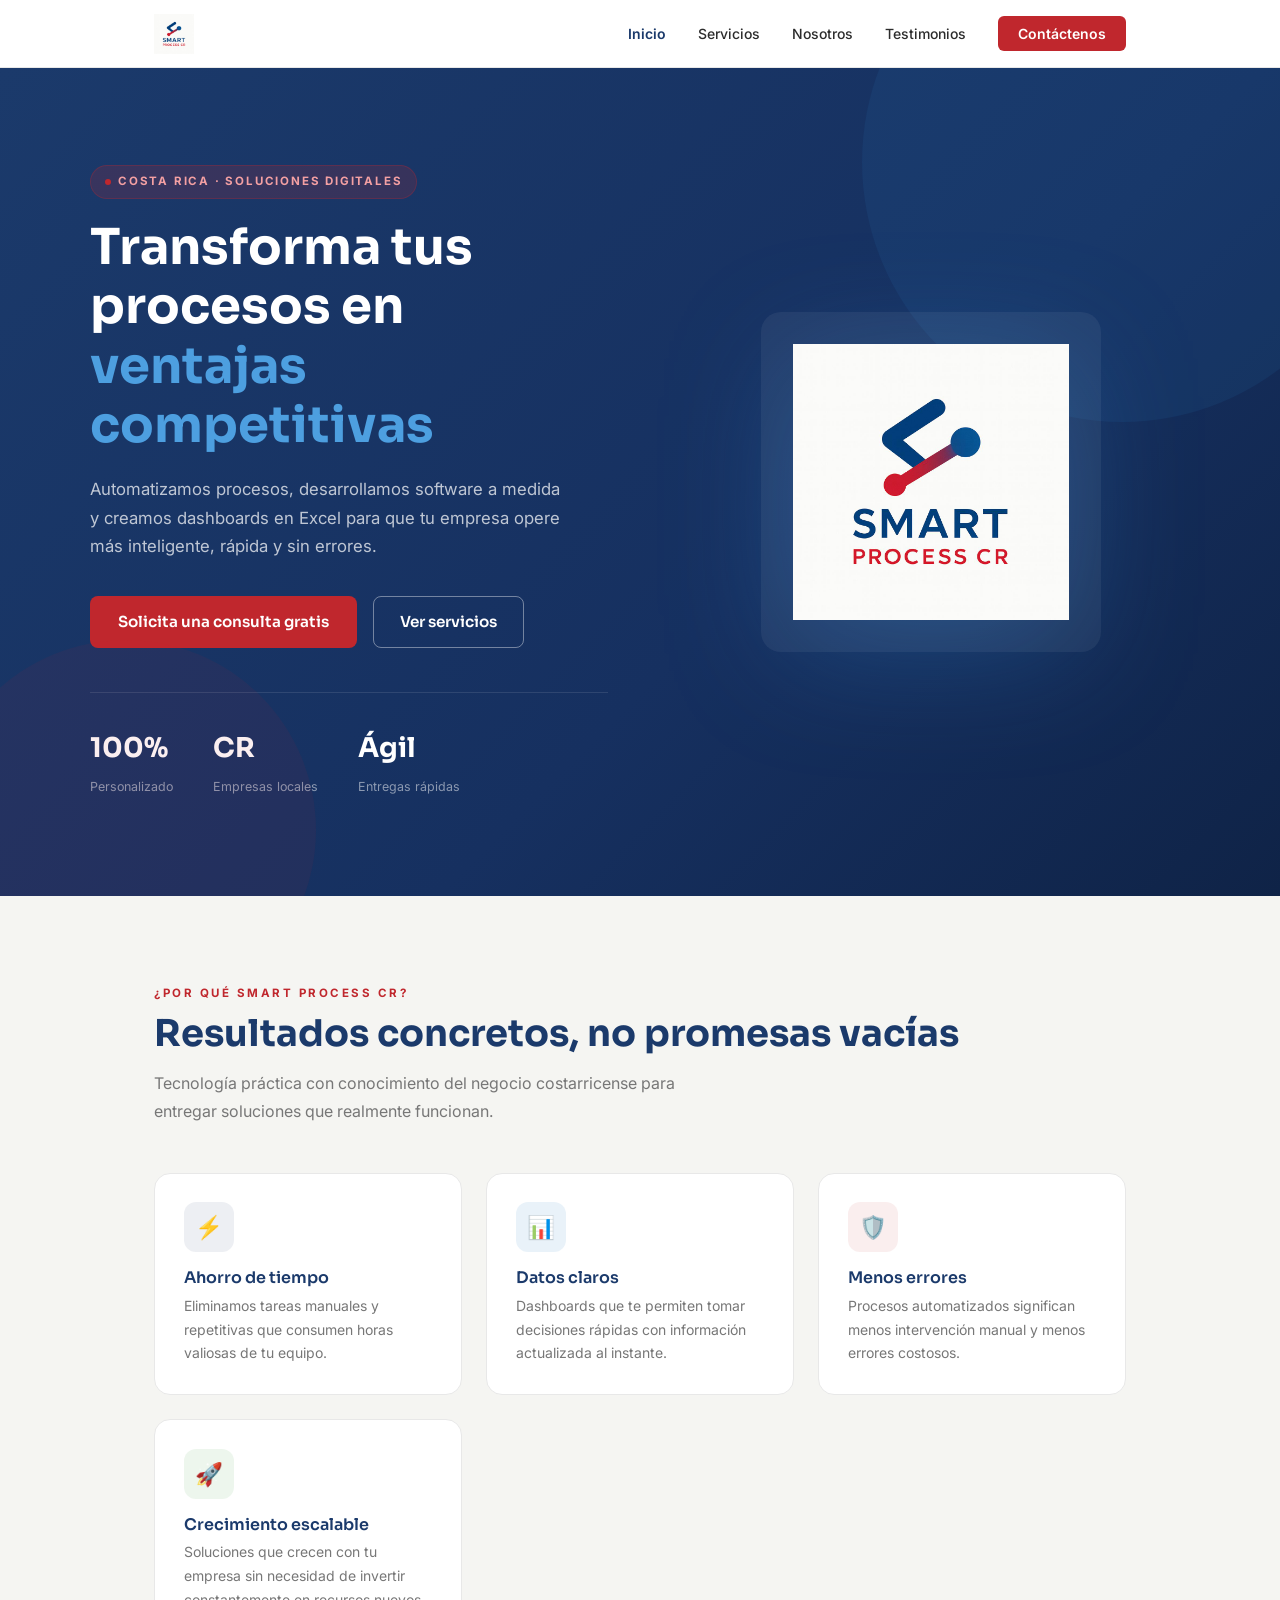
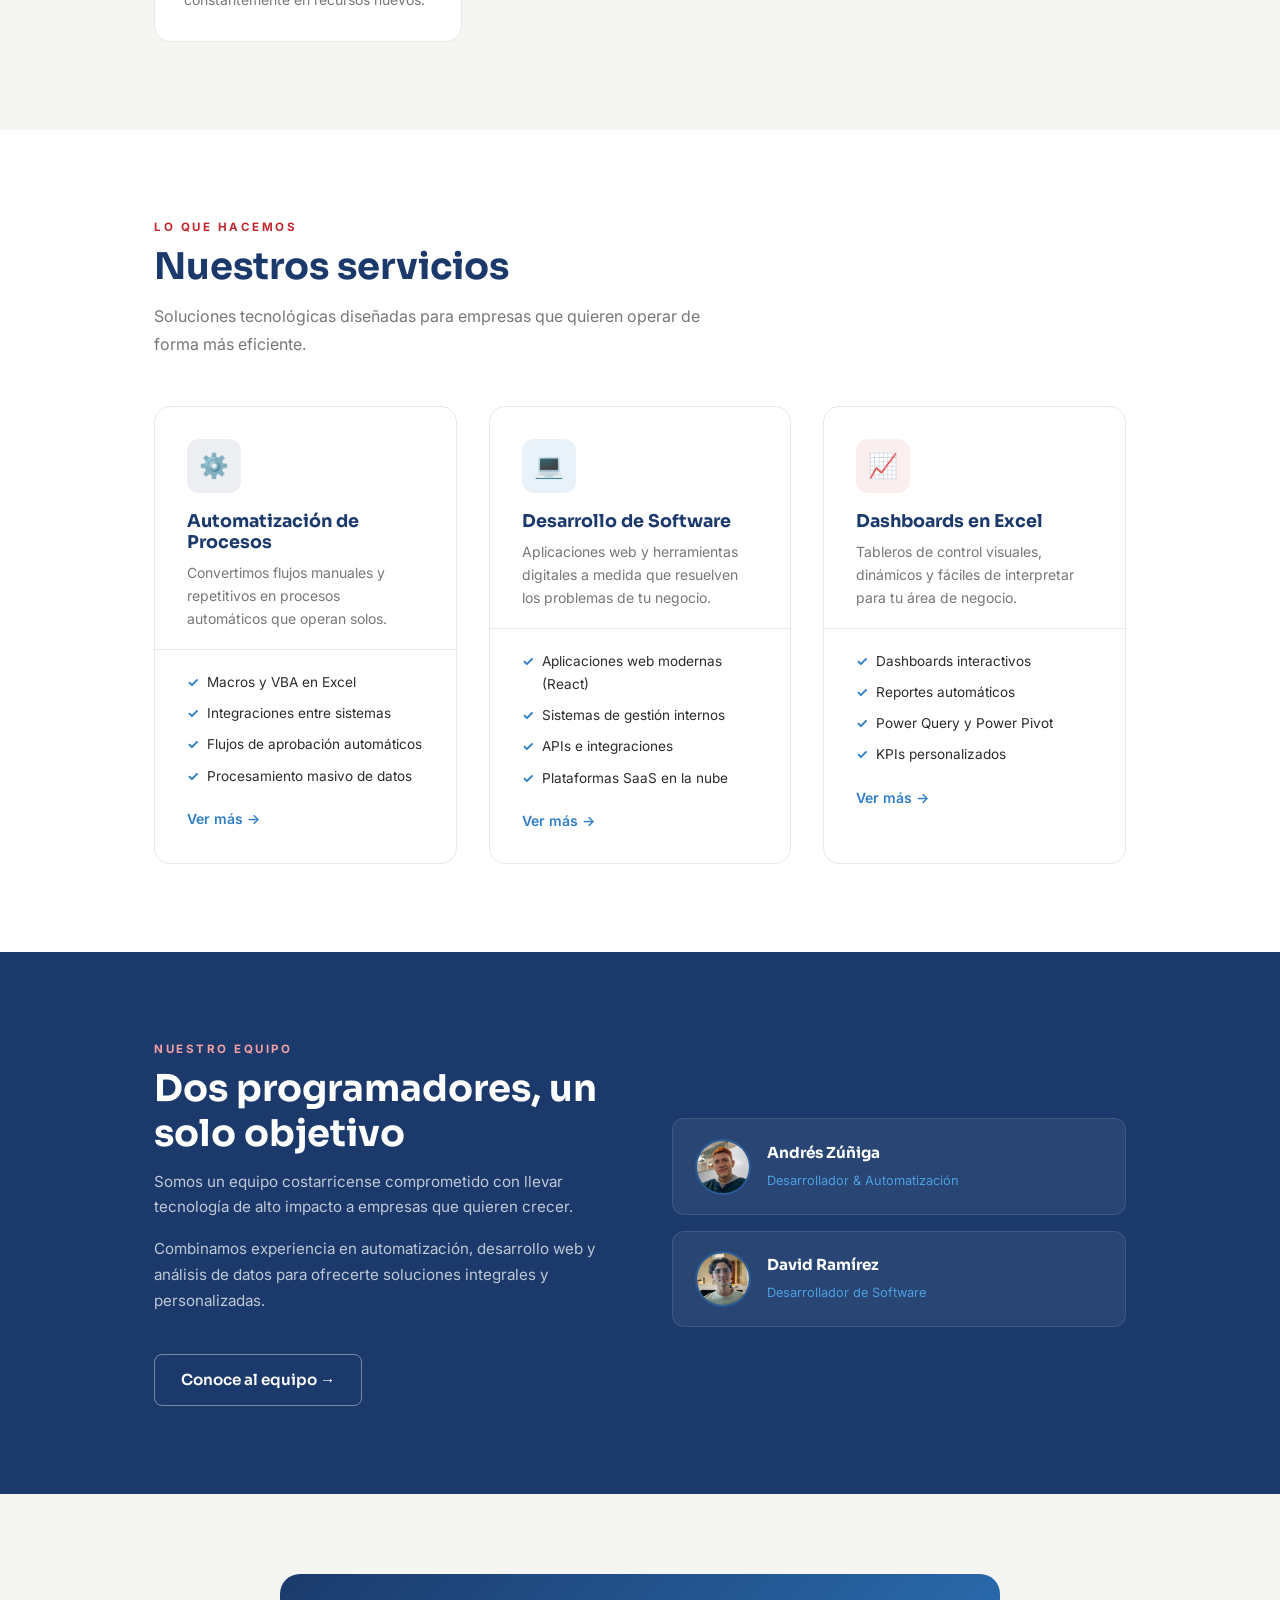
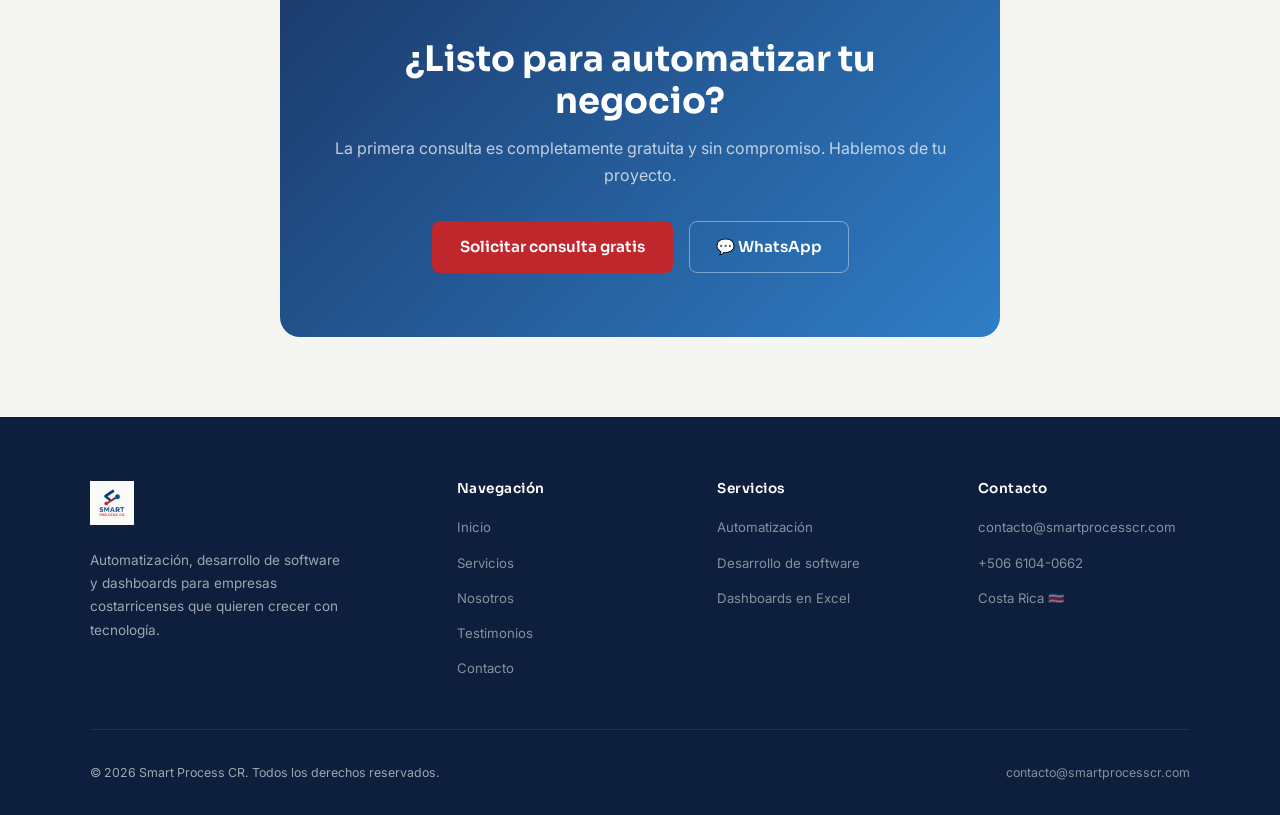
==== commit 80e650c6: "Add files via upload" ====
--- a/index.html
+++ b/index.html
@@ -3,990 +3,308 @@
 <head>
   <meta charset="UTF-8" />
   <meta name="viewport" content="width=device-width, initial-scale=1.0" />
-  <title>Smart Process CR | Automatización y Desarrollo de Software</title>
-  <meta name="description" content="Automatización de procesos, desarrollo de software a medida y dashboards en Excel para empresas en Costa Rica." />
+  <title>Smart Process CR | Automatización y Desarrollo de Software en Costa Rica</title>
+  <meta name="description" content="Automatización de procesos, desarrollo de software y dashboards en Excel para empresas en Costa Rica. Smart Process CR." />
   <link rel="preconnect" href="https://fonts.googleapis.com" />
   <link rel="preconnect" href="https://fonts.gstatic.com" crossorigin />
   <link href="https://fonts.googleapis.com/css2?family=Sora:wght@400;600;700&family=Inter:wght@400;500&display=swap" rel="stylesheet" />
+  <link rel="stylesheet" href="css/global.css" />
   <style>
-    :root {
-      --navy: #1B3A6B;
-      --blue: #2F7EC7;
-      --blue-light: #4D9FE0;
-      --red: #C0272D;
-      --red-dark: #9B1E23;
-      --off-white: #F5F5F2;
-      --gray-light: #EAEAEA;
-      --gray-mid: #888;
-      --gray-dark: #333;
-      --white: #ffffff;
-      --font-head: 'Sora', sans-serif;
-      --font-body: 'Inter', sans-serif;
-    }
-
-    *, *::before, *::after { box-sizing: border-box; margin: 0; padding: 0; }
-
-    html { scroll-behavior: smooth; }
-
-    body {
-      font-family: var(--font-body);
-      color: var(--gray-dark);
-      background: var(--white);
-      line-height: 1.7;
-    }
-
-    /* ─── NAV ─── */
-    nav {
-      position: sticky;
-      top: 0;
-      z-index: 100;
-      background: var(--white);
-      border-bottom: 1px solid var(--gray-light);
-      display: flex;
-      align-items: center;
-      justify-content: space-between;
-      padding: 0 5%;
-      height: 64px;
-    }
-
-    .nav-logo {
-      display: flex;
-      align-items: center;
-      gap: 10px;
-      text-decoration: none;
-    }
-
-    .nav-logo svg { height: 36px; width: auto; }
-
-    .nav-logo-text {
-      display: flex;
-      flex-direction: column;
-      line-height: 1.15;
-    }
-
-    .nav-logo-text span:first-child {
-      font-family: var(--font-head);
-      font-weight: 700;
-      font-size: 1rem;
-      color: var(--navy);
-      letter-spacing: -0.5px;
-    }
-
-    .nav-logo-text span:last-child {
-      font-family: var(--font-head);
-      font-weight: 600;
-      font-size: 0.7rem;
-      color: var(--red);
-      letter-spacing: 1.5px;
-      text-transform: uppercase;
-    }
-
-    .nav-links {
-      display: flex;
-      list-style: none;
-      gap: 2rem;
-    }
-
-    .nav-links a {
-      text-decoration: none;
-      font-size: 0.875rem;
-      font-weight: 500;
-      color: var(--gray-dark);
-      transition: color 0.2s;
-    }
-
-    .nav-links a:hover { color: var(--blue); }
-
-    .nav-cta {
-      background: var(--red);
-      color: var(--white) !important;
-      padding: 8px 18px;
-      border-radius: 6px;
-      transition: background 0.2s !important;
-    }
-
-    .nav-cta:hover { background: var(--red-dark) !important; color: var(--white) !important; }
-
-    .nav-hamburger {
-      display: none;
-      flex-direction: column;
-      gap: 5px;
-      cursor: pointer;
-      background: none;
-      border: none;
-      padding: 4px;
-    }
-
-    .nav-hamburger span {
-      display: block;
-      width: 24px;
-      height: 2px;
-      background: var(--navy);
-      border-radius: 2px;
-      transition: 0.3s;
-    }
-
-    /* ─── HERO ─── */
-    #inicio {
-      min-height: 90vh;
-      display: flex;
-      align-items: center;
+    /* ── HERO ── */
+    #hero {
+      min-height: 92vh;
       background: linear-gradient(135deg, var(--navy) 0%, #163060 60%, #0F2347 100%);
+      display: flex;
+      align-items: center;
+      padding: 6rem 5%;
       position: relative;
       overflow: hidden;
-      padding: 6rem 5%;
-    }
-
-    #inicio::before {
+    }
+    #hero::before {
       content: '';
       position: absolute;
-      top: -30%;
-      right: -10%;
-      width: 600px;
-      height: 600px;
+      top: -20%;
+      right: -8%;
+      width: 520px;
+      height: 520px;
       border-radius: 50%;
-      background: rgba(47, 126, 199, 0.12);
+      background: rgba(47,126,199,0.1);
       pointer-events: none;
     }
-
-    #inicio::after {
+    #hero::after {
       content: '';
       position: absolute;
-      bottom: -20%;
+      bottom: -15%;
       left: -5%;
-      width: 400px;
-      height: 400px;
+      width: 380px;
+      height: 380px;
       border-radius: 50%;
-      background: rgba(192, 39, 45, 0.08);
+      background: rgba(192,39,45,0.07);
       pointer-events: none;
     }
-
     .hero-inner {
       max-width: 1100px;
       margin: 0 auto;
+      width: 100%;
       display: grid;
       grid-template-columns: 1fr 1fr;
       gap: 4rem;
       align-items: center;
-      width: 100%;
-    }
-
+    }
     .hero-badge {
       display: inline-flex;
       align-items: center;
-      gap: 6px;
-      background: rgba(192, 39, 45, 0.2);
+      gap: 7px;
+      background: rgba(192,39,45,0.18);
       color: #F4A0A3;
-      font-size: 0.75rem;
-      font-weight: 600;
-      letter-spacing: 1.5px;
+      font-size: 0.72rem;
+      font-weight: 700;
+      letter-spacing: 1.8px;
       text-transform: uppercase;
-      padding: 5px 14px;
+      padding: 6px 14px;
       border-radius: 20px;
       margin-bottom: 1.2rem;
-      border: 1px solid rgba(192, 39, 45, 0.3);
-    }
-
+      border: 1px solid rgba(192,39,45,0.28);
+    }
     .hero-badge::before {
       content: '';
       width: 6px;
       height: 6px;
       border-radius: 50%;
       background: var(--red);
-    }
-
+      flex-shrink: 0;
+    }
     .hero-text h1 {
-      font-family: var(--font-head);
-      font-size: clamp(2rem, 4vw, 3rem);
+      font-size: clamp(2rem, 4vw, 3.1rem);
       font-weight: 700;
       color: var(--white);
-      line-height: 1.2;
       margin-bottom: 1.2rem;
     }
-
     .hero-text h1 span { color: var(--blue-light); }
-
-    .hero-text p {
-      font-size: 1.05rem;
-      color: rgba(255,255,255,0.75);
-      margin-bottom: 2rem;
-      max-width: 480px;
-    }
-
-    .hero-btns {
-      display: flex;
-      gap: 1rem;
-      flex-wrap: wrap;
-    }
-
-    .btn-primary {
-      background: var(--red);
-      color: var(--white);
-      padding: 13px 28px;
-      border-radius: 8px;
-      font-weight: 600;
-      font-size: 0.95rem;
-      text-decoration: none;
-      transition: background 0.2s, transform 0.15s;
-      display: inline-block;
-    }
-
-    .btn-primary:hover { background: var(--red-dark); transform: translateY(-1px); }
-
-    .btn-outline {
-      background: transparent;
-      color: var(--white);
-      padding: 13px 28px;
-      border-radius: 8px;
-      font-weight: 600;
-      font-size: 0.95rem;
-      text-decoration: none;
-      border: 1.5px solid rgba(255,255,255,0.35);
-      transition: border-color 0.2s, background 0.2s;
-      display: inline-block;
-    }
-
-    .btn-outline:hover { border-color: rgba(255,255,255,0.7); background: rgba(255,255,255,0.07); }
-
+    .hero-text p { font-size: 1.05rem; color: rgba(255,255,255,0.72); margin-bottom: 2.2rem; max-width: 480px; }
+    .hero-btns { display: flex; gap: 1rem; flex-wrap: wrap; }
     .hero-stats {
       display: flex;
-      gap: 2rem;
-      margin-top: 2.5rem;
+      gap: 2.5rem;
+      margin-top: 2.8rem;
       padding-top: 2rem;
-      border-top: 1px solid rgba(255,255,255,0.12);
-    }
-
+      border-top: 1px solid rgba(255,255,255,0.1);
+    }
     .hero-stat strong {
       display: block;
       font-family: var(--font-head);
-      font-size: 1.6rem;
+      font-size: 1.7rem;
       font-weight: 700;
       color: var(--white);
     }
-
-    .hero-stat span {
-      font-size: 0.8rem;
-      color: rgba(255,255,255,0.55);
-    }
-
+    .hero-stat span { font-size: 0.78rem; color: rgba(255,255,255,0.5); }
     .hero-visual {
       display: flex;
       justify-content: center;
       align-items: center;
     }
-
-    .hero-logo-big {
-      width: min(320px, 80vw);
-      filter: drop-shadow(0 20px 60px rgba(47, 126, 199, 0.3));
+    .hero-logo-img {
+      width: min(340px, 85vw);
+      border-radius: 20px;
+      filter: drop-shadow(0 24px 60px rgba(47,126,199,0.35));
       animation: float 5s ease-in-out infinite;
-    }
-
+      background: rgba(255,255,255,0.06);
+      padding: 2rem;
+    }
     @keyframes float {
-      0%, 100% { transform: translateY(0); }
+      0%,100% { transform: translateY(0); }
       50% { transform: translateY(-12px); }
     }
 
-    /* ─── WHY SECTION ─── */
-    #por-que {
-      background: var(--off-white);
-      padding: 5rem 5%;
-    }
-
-    .section-inner {
-      max-width: 1100px;
-      margin: 0 auto;
-    }
-
-    .section-tag {
-      font-size: 0.75rem;
-      font-weight: 600;
-      letter-spacing: 2px;
-      text-transform: uppercase;
-      color: var(--red);
-      margin-bottom: 0.6rem;
-    }
-
-    .section-title {
-      font-family: var(--font-head);
-      font-size: clamp(1.6rem, 3vw, 2.2rem);
-      font-weight: 700;
-      color: var(--navy);
-      line-height: 1.25;
-      margin-bottom: 0.8rem;
-    }
-
-    .section-sub {
-      font-size: 1rem;
-      color: var(--gray-mid);
-      max-width: 540px;
-      margin-bottom: 3rem;
-    }
-
+    /* ── POR QUÉ ── */
+    #por-que { padding: 5.5rem 0; background: var(--off-white); }
     .pillars {
       display: grid;
-      grid-template-columns: repeat(auto-fit, minmax(220px, 1fr));
+      grid-template-columns: repeat(auto-fit, minmax(230px, 1fr));
       gap: 1.5rem;
     }
-
     .pillar {
       background: var(--white);
-      border-radius: 12px;
+      border-radius: var(--radius-lg);
       padding: 1.8rem;
       border: 1px solid var(--gray-light);
-      transition: box-shadow 0.2s, transform 0.2s;
-    }
-
-    .pillar:hover { box-shadow: 0 8px 32px rgba(27,58,107,0.1); transform: translateY(-3px); }
-
+      transition: box-shadow 0.25s, transform 0.2s;
+    }
+    .pillar:hover { box-shadow: var(--shadow-md); transform: translateY(-3px); }
     .pillar-icon {
-      width: 48px;
-      height: 48px;
-      border-radius: 10px;
+      width: 50px;
+      height: 50px;
+      border-radius: 12px;
       display: flex;
       align-items: center;
       justify-content: center;
+      font-size: 1.4rem;
       margin-bottom: 1rem;
-      font-size: 1.4rem;
-    }
-
-    .pillar-icon.navy { background: rgba(27,58,107,0.1); }
-    .pillar-icon.blue { background: rgba(47,126,199,0.1); }
-    .pillar-icon.red  { background: rgba(192,39,45,0.1); }
-    .pillar-icon.green { background: rgba(22,160,90,0.1); }
-
-    .pillar h3 {
-      font-family: var(--font-head);
-      font-size: 1rem;
-      font-weight: 600;
-      color: var(--navy);
-      margin-bottom: 0.4rem;
-    }
-
+    }
+    .pillar-icon.ic-navy { background: rgba(27,58,107,0.08); }
+    .pillar-icon.ic-blue { background: rgba(47,126,199,0.1); }
+    .pillar-icon.ic-red  { background: rgba(192,39,45,0.08); }
+    .pillar-icon.ic-green{ background: rgba(34,139,34,0.08); }
+    .pillar h3 { font-family: var(--font-head); font-size: 1rem; font-weight: 600; color: var(--navy); margin-bottom: 0.4rem; }
     .pillar p { font-size: 0.875rem; color: var(--gray-mid); }
 
-    /* ─── SERVICES ─── */
-    #servicios { padding: 5rem 5%; }
-
+    /* ── SERVICIOS PREVIEW ── */
+    #servicios-preview { padding: 5.5rem 0; }
     .services-grid {
       display: grid;
-      grid-template-columns: repeat(auto-fit, minmax(300px, 1fr));
+      grid-template-columns: repeat(3, 1fr);
       gap: 2rem;
-      margin-top: 1rem;
-    }
-
-    .service-card {
+    }
+    .srv-card {
       border: 1px solid var(--gray-light);
-      border-radius: 14px;
+      border-radius: var(--radius-lg);
       overflow: hidden;
       transition: box-shadow 0.25s, transform 0.2s;
     }
-
-    .service-card:hover { box-shadow: 0 12px 40px rgba(27,58,107,0.12); transform: translateY(-4px); }
-
-    .service-card-header {
-      padding: 1.8rem 1.8rem 1rem;
+    .srv-card:hover { box-shadow: var(--shadow-md); transform: translateY(-4px); }
+    .srv-card-top {
+      padding: 2rem 2rem 1.2rem;
       border-bottom: 1px solid var(--gray-light);
     }
-
-    .service-icon {
-      width: 52px;
-      height: 52px;
+    .srv-icon {
+      width: 54px;
+      height: 54px;
       border-radius: 12px;
       display: flex;
       align-items: center;
       justify-content: center;
       font-size: 1.5rem;
-      margin-bottom: 1rem;
-    }
-
-    .service-icon.auto { background: rgba(27,58,107,0.08); }
-    .service-icon.dev  { background: rgba(47,126,199,0.1); }
-    .service-icon.dash { background: rgba(192,39,45,0.08); }
-
-    .service-card-header h3 {
-      font-family: var(--font-head);
-      font-size: 1.1rem;
-      font-weight: 700;
-      color: var(--navy);
-      margin-bottom: 0.5rem;
-    }
-
-    .service-card-header p {
-      font-size: 0.875rem;
-      color: var(--gray-mid);
-      line-height: 1.6;
-    }
-
-    .service-card-body { padding: 1.2rem 1.8rem 1.8rem; }
-
-    .service-list {
-      list-style: none;
-      display: flex;
-      flex-direction: column;
-      gap: 0.5rem;
-    }
-
-    .service-list li {
-      font-size: 0.85rem;
-      color: var(--gray-dark);
-      display: flex;
-      align-items: flex-start;
-      gap: 8px;
-    }
-
-    .service-list li::before {
-      content: '✓';
-      color: var(--blue);
-      font-weight: 700;
-      flex-shrink: 0;
-      margin-top: 1px;
-    }
-
-    .service-link {
-      display: inline-block;
-      margin-top: 1.2rem;
-      color: var(--blue);
-      font-size: 0.875rem;
-      font-weight: 600;
-      text-decoration: none;
-      transition: color 0.2s;
-    }
-
-    .service-link:hover { color: var(--navy); }
-
-    /* ─── ABOUT ─── */
-    #nosotros {
+      margin-bottom: 1.1rem;
+    }
+    .srv-icon.auto  { background: rgba(27,58,107,0.08); }
+    .srv-icon.dev   { background: rgba(47,126,199,0.1); }
+    .srv-icon.dash  { background: rgba(192,39,45,0.08); }
+    .srv-card-top h3 { font-family: var(--font-head); font-size: 1.1rem; font-weight: 700; color: var(--navy); margin-bottom: 0.5rem; }
+    .srv-card-top p { font-size: 0.875rem; color: var(--gray-mid); line-height: 1.65; }
+    .srv-card-bottom { padding: 1.3rem 2rem 1.8rem; }
+    .srv-list { list-style: none; display: flex; flex-direction: column; gap: 0.5rem; }
+    .srv-list li { font-size: 0.85rem; color: var(--gray-dark); display: flex; align-items: flex-start; gap: 8px; }
+    .srv-list li::before { content: '✓'; color: var(--blue); font-weight: 700; flex-shrink: 0; }
+    .srv-link { display: inline-block; margin-top: 1.2rem; color: var(--blue); font-size: 0.875rem; font-weight: 600; text-decoration: none; transition: color 0.2s; }
+    .srv-link:hover { color: var(--navy); }
+
+    /* ── EQUIPO PREVIEW ── */
+    #equipo-preview {
+      padding: 5.5rem 0;
       background: var(--navy);
-      padding: 5rem 5%;
-      color: var(--white);
-    }
-
-    .about-inner {
-      max-width: 1100px;
-      margin: 0 auto;
+    }
+    .equipo-preview-inner {
       display: grid;
       grid-template-columns: 1fr 1fr;
       gap: 4rem;
       align-items: center;
     }
-
-    .about-text .section-tag { color: #F4A0A3; }
-
-    .about-text .section-title { color: var(--white); }
-
-    .about-text p {
-      color: rgba(255,255,255,0.75);
-      margin-bottom: 1rem;
-      font-size: 0.95rem;
-    }
-
-    .about-values {
-      display: flex;
-      flex-direction: column;
+    .equipo-text .section-tag { color: #F4A0A3; }
+    .equipo-text .section-title { color: var(--white); }
+    .equipo-text p { color: rgba(255,255,255,0.72); font-size: 0.95rem; margin-bottom: 1rem; }
+    .equipo-cards { display: flex; flex-direction: column; gap: 1rem; }
+    .equipo-mini {
+      background: rgba(255,255,255,0.06);
+      border: 1px solid rgba(255,255,255,0.1);
+      border-radius: var(--radius-md);
+      padding: 1.2rem 1.4rem;
+      display: flex;
+      align-items: center;
       gap: 1rem;
-      margin-top: 1.5rem;
-    }
-
-    .about-value {
-      display: flex;
-      align-items: flex-start;
-      gap: 12px;
-    }
-
-    .about-value-dot {
-      width: 10px;
-      height: 10px;
+    }
+    .equipo-mini img {
+      width: 56px;
+      height: 56px;
       border-radius: 50%;
-      background: var(--red);
+      object-fit: cover;
+      border: 2px solid rgba(47,126,199,0.4);
       flex-shrink: 0;
-      margin-top: 6px;
-    }
-
-    .about-value-content strong {
-      display: block;
-      color: var(--white);
-      font-size: 0.9rem;
-      font-weight: 600;
-    }
-
-    .about-value-content span {
-      font-size: 0.825rem;
-      color: rgba(255,255,255,0.6);
-    }
-
-    .about-card {
-      background: rgba(255,255,255,0.05);
-      border: 1px solid rgba(255,255,255,0.12);
-      border-radius: 16px;
-      padding: 2.5rem;
-    }
-
-    .about-avatar {
-      width: 80px;
-      height: 80px;
-      border-radius: 50%;
-      background: var(--blue);
-      display: flex;
-      align-items: center;
-      justify-content: center;
-      font-family: var(--font-head);
-      font-size: 1.6rem;
-      font-weight: 700;
-      color: var(--white);
-      margin-bottom: 1.2rem;
-    }
-
-    .about-card h3 {
-      font-family: var(--font-head);
-      font-size: 1.2rem;
-      font-weight: 700;
-      color: var(--white);
-      margin-bottom: 0.2rem;
-    }
-
-    .about-card .role {
-      font-size: 0.8rem;
-      color: var(--blue-light);
-      letter-spacing: 1px;
-      text-transform: uppercase;
-      margin-bottom: 1.2rem;
-    }
-
-    .about-card p {
-      font-size: 0.875rem;
-      color: rgba(255,255,255,0.7);
-      line-height: 1.7;
-      margin-bottom: 1.5rem;
-    }
-
-    .about-tags {
-      display: flex;
-      flex-wrap: wrap;
-      gap: 6px;
-    }
-
-    .about-tag {
-      background: rgba(47,126,199,0.2);
-      color: #90C4F0;
-      font-size: 0.75rem;
-      font-weight: 500;
-      padding: 4px 10px;
+    }
+    .equipo-mini-info strong { display: block; font-family: var(--font-head); font-size: 0.95rem; color: var(--white); }
+    .equipo-mini-info span { font-size: 0.8rem; color: var(--blue-light); }
+
+    /* ── CTA ── */
+    #cta {
+      padding: 5rem 0;
+      background: var(--off-white);
+      text-align: center;
+    }
+    .cta-box {
+      background: linear-gradient(135deg, var(--navy), var(--blue));
       border-radius: 20px;
-      border: 1px solid rgba(47,126,199,0.25);
-    }
-
-    /* ─── TESTIMONIOS ─── */
-    #testimonios {
-      background: var(--off-white);
-      padding: 5rem 5%;
-    }
-
-    .testimonios-grid {
-      display: grid;
-      grid-template-columns: repeat(auto-fit, minmax(280px, 1fr));
-      gap: 1.5rem;
-      margin-top: 1rem;
-    }
-
-    .testimonial {
-      background: var(--white);
-      border: 1px solid var(--gray-light);
-      border-radius: 14px;
-      padding: 1.8rem;
-      position: relative;
-    }
-
-    .testimonial::before {
-      content: '"';
-      font-family: var(--font-head);
-      font-size: 4rem;
-      color: var(--blue-light);
-      opacity: 0.25;
-      position: absolute;
-      top: 10px;
-      left: 20px;
-      line-height: 1;
-    }
-
-    .testimonial-text {
-      font-size: 0.9rem;
-      color: var(--gray-dark);
-      line-height: 1.7;
-      margin-bottom: 1.2rem;
-      padding-top: 0.8rem;
-    }
-
-    .testimonial-author {
-      display: flex;
-      align-items: center;
-      gap: 10px;
-      border-top: 1px solid var(--gray-light);
-      padding-top: 1rem;
-    }
-
-    .testimonial-avatar {
-      width: 40px;
-      height: 40px;
-      border-radius: 50%;
-      display: flex;
-      align-items: center;
-      justify-content: center;
-      font-weight: 700;
-      font-size: 0.875rem;
-      color: var(--white);
-      flex-shrink: 0;
-    }
-
-    .testimonial-avatar.av1 { background: var(--navy); }
-    .testimonial-avatar.av2 { background: var(--blue); }
-    .testimonial-avatar.av3 { background: var(--red); }
-
-    .testimonial-author-info strong {
-      display: block;
-      font-size: 0.875rem;
-      font-weight: 600;
-      color: var(--navy);
-    }
-
-    .testimonial-author-info span {
-      font-size: 0.775rem;
-      color: var(--gray-mid);
-    }
-
-    .stars { color: #F5A623; font-size: 0.8rem; margin-bottom: 0.2rem; }
-
-    /* ─── CONTACT ─── */
-    #contacto { padding: 5rem 5%; }
-
-    .contact-inner {
-      max-width: 1100px;
+      padding: 4rem 3rem;
+      max-width: 720px;
       margin: 0 auto;
-      display: grid;
-      grid-template-columns: 1fr 1.3fr;
-      gap: 4rem;
-      align-items: start;
-    }
-
-    .contact-info { }
-
-    .contact-info .section-title { margin-bottom: 0.8rem; }
-
-    .contact-info p {
-      font-size: 0.925rem;
-      color: var(--gray-mid);
-      margin-bottom: 2rem;
-    }
-
-    .contact-items {
-      display: flex;
-      flex-direction: column;
-      gap: 1.2rem;
-    }
-
-    .contact-item {
-      display: flex;
-      align-items: flex-start;
-      gap: 12px;
-    }
-
-    .contact-item-icon {
-      width: 42px;
-      height: 42px;
-      border-radius: 10px;
-      background: rgba(27,58,107,0.08);
-      display: flex;
-      align-items: center;
-      justify-content: center;
-      font-size: 1.1rem;
-      flex-shrink: 0;
-    }
-
-    .contact-item-content strong {
-      display: block;
-      font-size: 0.85rem;
-      font-weight: 600;
-      color: var(--navy);
-    }
-
-    .contact-item-content a,
-    .contact-item-content span {
-      font-size: 0.85rem;
-      color: var(--gray-mid);
-      text-decoration: none;
-      transition: color 0.2s;
-    }
-
-    .contact-item-content a:hover { color: var(--blue); }
-
-    .contact-form {
-      background: var(--off-white);
-      border-radius: 16px;
-      padding: 2.4rem;
-      border: 1px solid var(--gray-light);
-    }
-
-    .contact-form h3 {
-      font-family: var(--font-head);
-      font-size: 1.1rem;
-      font-weight: 700;
-      color: var(--navy);
-      margin-bottom: 1.5rem;
-    }
-
-    .form-row {
-      display: grid;
-      grid-template-columns: 1fr 1fr;
-      gap: 1rem;
-    }
-
-    .form-group {
-      display: flex;
-      flex-direction: column;
-      gap: 6px;
-      margin-bottom: 1rem;
-    }
-
-    .form-group label {
-      font-size: 0.8rem;
-      font-weight: 600;
-      color: var(--navy);
-      letter-spacing: 0.3px;
-    }
-
-    .form-group input,
-    .form-group select,
-    .form-group textarea {
-      border: 1px solid var(--gray-light);
-      border-radius: 8px;
-      padding: 10px 14px;
-      font-family: var(--font-body);
-      font-size: 0.9rem;
-      color: var(--gray-dark);
-      background: var(--white);
-      transition: border-color 0.2s, box-shadow 0.2s;
-      outline: none;
-      width: 100%;
-    }
-
-    .form-group input:focus,
-    .form-group select:focus,
-    .form-group textarea:focus {
-      border-color: var(--blue);
-      box-shadow: 0 0 0 3px rgba(47,126,199,0.12);
-    }
-
-    .form-group textarea { resize: vertical; min-height: 110px; }
-
-    .btn-submit {
-      background: var(--navy);
-      color: var(--white);
-      border: none;
-      border-radius: 8px;
-      padding: 13px 28px;
-      font-family: var(--font-head);
-      font-size: 0.95rem;
-      font-weight: 600;
-      cursor: pointer;
-      width: 100%;
-      transition: background 0.2s, transform 0.15s;
-    }
-
-    .btn-submit:hover { background: var(--blue); transform: translateY(-1px); }
-
-    /* ─── FOOTER ─── */
-    footer {
-      background: #0D1F3C;
-      color: rgba(255,255,255,0.65);
-      padding: 3rem 5% 2rem;
-    }
-
-    .footer-inner {
-      max-width: 1100px;
-      margin: 0 auto;
-    }
-
-    .footer-top {
-      display: flex;
-      justify-content: space-between;
-      align-items: flex-start;
-      gap: 2rem;
-      padding-bottom: 2rem;
-      border-bottom: 1px solid rgba(255,255,255,0.08);
-      flex-wrap: wrap;
-    }
-
-    .footer-brand p {
-      font-size: 0.825rem;
-      margin-top: 0.6rem;
-      max-width: 260px;
-      line-height: 1.6;
-    }
-
-    .footer-links h4 {
-      font-family: var(--font-head);
-      color: var(--white);
-      font-size: 0.85rem;
-      margin-bottom: 0.8rem;
-    }
-
-    .footer-links ul { list-style: none; display: flex; flex-direction: column; gap: 0.4rem; }
-
-    .footer-links a {
-      color: rgba(255,255,255,0.55);
-      text-decoration: none;
-      font-size: 0.825rem;
-      transition: color 0.2s;
-    }
-
-    .footer-links a:hover { color: var(--blue-light); }
-
-    .footer-bottom {
-      display: flex;
-      justify-content: space-between;
-      align-items: center;
-      padding-top: 1.5rem;
-      font-size: 0.775rem;
-      flex-wrap: wrap;
-      gap: 0.5rem;
-    }
-
-    .footer-bottom a { color: rgba(255,255,255,0.55); text-decoration: none; }
-    .footer-bottom a:hover { color: var(--blue-light); }
-
-    /* ─── RESPONSIVE ─── */
-    @media (max-width: 768px) {
-      .nav-links { display: none; flex-direction: column; position: absolute; top: 64px; left: 0; width: 100%; background: var(--white); border-bottom: 1px solid var(--gray-light); padding: 1rem 5%; gap: 1rem; }
-      .nav-links.open { display: flex; }
-      .nav-hamburger { display: flex; }
-      .hero-inner { grid-template-columns: 1fr; text-align: center; gap: 2.5rem; }
+    }
+    .cta-box h2 { font-size: clamp(1.6rem, 3vw, 2.2rem); color: var(--white); margin-bottom: 0.8rem; }
+    .cta-box p { color: rgba(255,255,255,0.72); margin-bottom: 2rem; font-size: 1rem; }
+    .cta-btns { display: flex; gap: 1rem; justify-content: center; flex-wrap: wrap; }
+
+    /* RESPONSIVE */
+    @media (max-width: 900px) {
+      .services-grid { grid-template-columns: 1fr; }
+      .equipo-preview-inner { grid-template-columns: 1fr; }
+    }
+    @media (max-width: 640px) {
+      .hero-inner { grid-template-columns: 1fr; text-align: center; }
       .hero-text p { margin: 0 auto 2rem; }
       .hero-btns { justify-content: center; }
       .hero-stats { justify-content: center; }
       .hero-visual { order: -1; }
-      .hero-logo-big { width: 200px; }
-      .about-inner { grid-template-columns: 1fr; }
-      .contact-inner { grid-template-columns: 1fr; }
-      .form-row { grid-template-columns: 1fr; }
-    }
-
-    /* ─── ANIMATIONS ─── */
-    .fade-in {
-      opacity: 0;
-      transform: translateY(24px);
-      transition: opacity 0.55s ease, transform 0.55s ease;
-    }
-
-    .fade-in.visible {
-      opacity: 1;
-      transform: translateY(0);
     }
   </style>
 </head>
 <body>
 
-<!-- ─── NAV ─── -->
-<nav>
-  <a href="#inicio" class="nav-logo">
-    <svg viewBox="0 0 80 80" fill="none" xmlns="http://www.w3.org/2000/svg">
-      <path d="M20 20 L40 40 L20 60" stroke="#1B3A6B" stroke-width="10" stroke-linecap="round" stroke-linejoin="round" fill="none"/>
-      <line x1="35" y1="40" x2="60" y2="22" stroke="url(#g1)" stroke-width="5" stroke-linecap="round"/>
-      <circle cx="60" cy="22" r="7" fill="#2F7EC7"/>
-      <circle cx="28" cy="55" r="7" fill="#C0272D"/>
-      <defs>
-        <linearGradient id="g1" x1="35" y1="40" x2="60" y2="22" gradientUnits="userSpaceOnUse">
-          <stop offset="0%" stop-color="#C0272D"/>
-          <stop offset="100%" stop-color="#2F7EC7"/>
-        </linearGradient>
-      </defs>
-    </svg>
-    <div class="nav-logo-text">
-      <span>SMART</span>
-      <span>Process CR</span>
-    </div>
-  </a>
-  <ul class="nav-links" id="nav-links">
-    <li><a href="#inicio">Inicio</a></li>
-    <li><a href="#servicios">Servicios</a></li>
-    <li><a href="#nosotros">Nosotros</a></li>
-    <li><a href="#testimonios">Testimonios</a></li>
-    <li><a href="#contacto" class="nav-cta">Contáctenos</a></li>
-  </ul>
-  <button class="nav-hamburger" onclick="document.getElementById('nav-links').classList.toggle('open')" aria-label="Menú">
-    <span></span><span></span><span></span>
-  </button>
-</nav>
-
-<!-- ─── HERO ─── -->
-<section id="inicio">
+<div id="nav-placeholder"></div>
+
+<!-- ── HERO ── -->
+<section id="hero">
   <div class="hero-inner">
     <div class="hero-text">
       <div class="hero-badge">Costa Rica · Soluciones digitales</div>
       <h1>Transforma tus procesos en <span>ventajas competitivas</span></h1>
       <p>Automatizamos procesos, desarrollamos software a medida y creamos dashboards en Excel para que tu empresa opere más inteligente, rápida y sin errores.</p>
       <div class="hero-btns">
-        <a href="#contacto" class="btn-primary">Solicita una consulta gratis</a>
-        <a href="#servicios" class="btn-outline">Ver servicios</a>
+        <a href="pages/contacto.html" class="btn-primary">Solicita una consulta gratis</a>
+        <a href="pages/servicios.html" class="btn-outline-white">Ver servicios</a>
       </div>
       <div class="hero-stats">
-        <div class="hero-stat">
-          <strong>100%</strong>
-          <span>Soluciones personalizadas</span>
-        </div>
-        <div class="hero-stat">
-          <strong>CR</strong>
-          <span>Con foco en empresas locales</span>
-        </div>
-        <div class="hero-stat">
-          <strong>Ágil</strong>
-          <span>Entregas rápidas y concretas</span>
-        </div>
+        <div class="hero-stat"><strong>100%</strong><span>Personalizado</span></div>
+        <div class="hero-stat"><strong>CR</strong><span>Empresas locales</span></div>
+        <div class="hero-stat"><strong>Ágil</strong><span>Entregas rápidas</span></div>
       </div>
     </div>
     <div class="hero-visual">
-      <svg class="hero-logo-big" viewBox="0 0 300 300" fill="none" xmlns="http://www.w3.org/2000/svg">
-        <circle cx="150" cy="150" r="150" fill="rgba(255,255,255,0.05)"/>
-        <circle cx="150" cy="150" r="120" fill="rgba(255,255,255,0.04)"/>
-        <path d="M80 80 L150 150 L80 220" stroke="#1B3A6B" stroke-width="28" stroke-linecap="round" stroke-linejoin="round" fill="none"/>
-        <line x1="140" y1="150" x2="220" y2="85" stroke="url(#hg1)" stroke-width="14" stroke-linecap="round"/>
-        <circle cx="220" cy="85" r="22" fill="#2F7EC7" opacity="0.95"/>
-        <circle cx="95" cy="202" r="22" fill="#C0272D" opacity="0.95"/>
-        <circle cx="220" cy="85" r="10" fill="white" opacity="0.4"/>
-        <circle cx="95" cy="202" r="10" fill="white" opacity="0.3"/>
-        <defs>
-          <linearGradient id="hg1" x1="140" y1="150" x2="220" y2="85" gradientUnits="userSpaceOnUse">
-            <stop offset="0%" stop-color="#C0272D"/>
-            <stop offset="100%" stop-color="#2F7EC7"/>
-          </linearGradient>
-        </defs>
-      </svg>
+      <img src="imagenes/logo.jpeg" alt="Smart Process CR" class="hero-logo-img" />
     </div>
   </div>
 </section>
 
-<!-- ─── POR QUÉ ─── -->
+<!-- ── POR QUÉ ── -->
 <section id="por-que">
   <div class="section-inner">
-    <p class="section-tag">¿Por qué Smart Process CR?</p>
+    <span class="section-tag">¿Por qué Smart Process CR?</span>
     <h2 class="section-title">Resultados concretos, no promesas vacías</h2>
-    <p class="section-sub">Combinamos tecnología práctica con conocimiento del negocio costarricense para entregar soluciones que realmente funcionan.</p>
+    <p class="section-sub">Tecnología práctica con conocimiento del negocio costarricense para entregar soluciones que realmente funcionan.</p>
     <div class="pillars">
       <div class="pillar fade-in">
-        <div class="pillar-icon navy">⚡</div>
+        <div class="pillar-icon ic-navy">⚡</div>
         <h3>Ahorro de tiempo</h3>
         <p>Eliminamos tareas manuales y repetitivas que consumen horas valiosas de tu equipo.</p>
       </div>
       <div class="pillar fade-in">
-        <div class="pillar-icon blue">📊</div>
+        <div class="pillar-icon ic-blue">📊</div>
         <h3>Datos claros</h3>
-        <p>Reportes y dashboards que te permiten tomar decisiones rápidas con información actualizada.</p>
+        <p>Dashboards que te permiten tomar decisiones rápidas con información actualizada al instante.</p>
       </div>
       <div class="pillar fade-in">
-        <div class="pillar-icon red">🛡️</div>
+        <div class="pillar-icon ic-red">🛡️</div>
         <h3>Menos errores</h3>
-        <p>Procesos automatizados significan menos intervención manual y menos probabilidad de errores costosos.</p>
+        <p>Procesos automatizados significan menos intervención manual y menos errores costosos.</p>
       </div>
       <div class="pillar fade-in">
-        <div class="pillar-icon green">🚀</div>
+        <div class="pillar-icon ic-green">🚀</div>
         <h3>Crecimiento escalable</h3>
         <p>Soluciones que crecen con tu empresa sin necesidad de invertir constantemente en recursos nuevos.</p>
       </div>
@@ -994,310 +312,113 @@
   </div>
 </section>
 
-<!-- ─── SERVICIOS ─── -->
-<section id="servicios">
+<!-- ── SERVICIOS PREVIEW ── -->
+<section id="servicios-preview">
   <div class="section-inner">
-    <p class="section-tag">Lo que hacemos</p>
+    <span class="section-tag">Lo que hacemos</span>
     <h2 class="section-title">Nuestros servicios</h2>
     <p class="section-sub">Soluciones tecnológicas diseñadas para empresas que quieren operar de forma más eficiente.</p>
     <div class="services-grid">
-
-      <div class="service-card fade-in">
-        <div class="service-card-header">
-          <div class="service-icon auto">⚙️</div>
+      <div class="srv-card fade-in">
+        <div class="srv-card-top">
+          <div class="srv-icon auto">⚙️</div>
           <h3>Automatización de Procesos</h3>
-          <p>Convertimos flujos de trabajo manuales y repetitivos en procesos automáticos que operan sin intervención humana.</p>
-        </div>
-        <div class="service-card-body">
-          <ul class="service-list">
-            <li>Automatización con macros y VBA en Excel</li>
-            <li>Integraciones entre sistemas empresariales</li>
-            <li>Flujos de aprobación y notificaciones automáticas</li>
-            <li>Procesamiento y limpieza de datos masivos</li>
+          <p>Convertimos flujos manuales y repetitivos en procesos automáticos que operan solos.</p>
+        </div>
+        <div class="srv-card-bottom">
+          <ul class="srv-list">
+            <li>Macros y VBA en Excel</li>
+            <li>Integraciones entre sistemas</li>
+            <li>Flujos de aprobación automáticos</li>
+            <li>Procesamiento masivo de datos</li>
           </ul>
-          <a href="#contacto" class="service-link">Consultar este servicio →</a>
-        </div>
-      </div>
-
-      <div class="service-card fade-in">
-        <div class="service-card-header">
-          <div class="service-icon dev">💻</div>
+          <a href="pages/servicios.html#automatizacion" class="srv-link">Ver más →</a>
+        </div>
+      </div>
+      <div class="srv-card fade-in">
+        <div class="srv-card-top">
+          <div class="srv-icon dev">💻</div>
           <h3>Desarrollo de Software</h3>
-          <p>Creamos aplicaciones web y herramientas digitales a medida que resuelven los problemas específicos de tu negocio.</p>
-        </div>
-        <div class="service-card-body">
-          <ul class="service-list">
-            <li>Aplicaciones web con React y tecnologías modernas</li>
-            <li>Sistemas de gestión internos (CRM, inventario, etc.)</li>
-            <li>APIs e integraciones con plataformas externas</li>
-            <li>Plataformas SaaS escalables en la nube</li>
+          <p>Aplicaciones web y herramientas digitales a medida que resuelven los problemas de tu negocio.</p>
+        </div>
+        <div class="srv-card-bottom">
+          <ul class="srv-list">
+            <li>Aplicaciones web modernas (React)</li>
+            <li>Sistemas de gestión internos</li>
+            <li>APIs e integraciones</li>
+            <li>Plataformas SaaS en la nube</li>
           </ul>
-          <a href="#contacto" class="service-link">Consultar este servicio →</a>
-        </div>
-      </div>
-
-      <div class="service-card fade-in">
-        <div class="service-card-header">
-          <div class="service-icon dash">📈</div>
-          <h3>Dashboards y Reportería en Excel</h3>
-          <p>Transformamos hojas de cálculo complicadas en tableros de control visuales, dinámicos y fáciles de interpretar.</p>
-        </div>
-        <div class="service-card-body">
-          <ul class="service-list">
-            <li>Dashboards interactivos con gráficos profesionales</li>
-            <li>Reportes automáticos con actualización dinámica</li>
-            <li>Power Query y Power Pivot para análisis avanzado</li>
-            <li>Indicadores clave (KPIs) personalizados para tu área</li>
+          <a href="pages/servicios.html#software" class="srv-link">Ver más →</a>
+        </div>
+      </div>
+      <div class="srv-card fade-in">
+        <div class="srv-card-top">
+          <div class="srv-icon dash">📈</div>
+          <h3>Dashboards en Excel</h3>
+          <p>Tableros de control visuales, dinámicos y fáciles de interpretar para tu área de negocio.</p>
+        </div>
+        <div class="srv-card-bottom">
+          <ul class="srv-list">
+            <li>Dashboards interactivos</li>
+            <li>Reportes automáticos</li>
+            <li>Power Query y Power Pivot</li>
+            <li>KPIs personalizados</li>
           </ul>
-          <a href="#contacto" class="service-link">Consultar este servicio →</a>
-        </div>
-      </div>
-
+          <a href="pages/servicios.html#dashboards" class="srv-link">Ver más →</a>
+        </div>
+      </div>
     </div>
   </div>
 </section>
 
-<!-- ─── NOSOTROS ─── -->
-<section id="nosotros">
-  <div class="about-inner">
-    <div class="about-text fade-in">
-      <p class="section-tag">Sobre nosotros</p>
-      <h2 class="section-title">Tecnología con propósito, para Costa Rica</h2>
-      <p>Somos un emprendimiento costarricense enfocado en llevar soluciones tecnológicas de alto impacto a empresas que quieren crecer sin depender de procesos lentos y manuales.</p>
-      <p>Creemos que la automatización y el software bien diseñado no son solo para las grandes corporaciones. Con el enfoque correcto, cualquier empresa puede operar al nivel de un gigante.</p>
-      <div class="about-values">
-        <div class="about-value">
-          <div class="about-value-dot"></div>
-          <div class="about-value-content">
-            <strong>Cercanía y comunicación directa</strong>
-            <span>Trabajamos codo a codo con el cliente, sin intermediarios ni burocracia.</span>
+<!-- ── EQUIPO PREVIEW ── -->
+<section id="equipo-preview">
+  <div class="section-inner">
+    <div class="equipo-preview-inner">
+      <div class="equipo-text fade-in">
+        <span class="section-tag">Nuestro equipo</span>
+        <h2 class="section-title">Dos programadores, un solo objetivo</h2>
+        <p>Somos un equipo costarricense comprometido con llevar tecnología de alto impacto a empresas que quieren crecer.</p>
+        <p>Combinamos experiencia en automatización, desarrollo web y análisis de datos para ofrecerte soluciones integrales y personalizadas.</p>
+        <a href="pages/nosotros.html" class="btn-outline-white" style="margin-top:1.5rem;">Conoce al equipo →</a>
+      </div>
+      <div class="equipo-cards fade-in">
+        <div class="equipo-mini">
+          <img src="imagenes/andres.jpeg" alt="Andrés Zúñiga" />
+          <div class="equipo-mini-info">
+            <strong>Andrés Zúñiga</strong>
+            <span>Desarrollador & Automatización</span>
           </div>
         </div>
-        <div class="about-value">
-          <div class="about-value-dot"></div>
-          <div class="about-value-content">
-            <strong>Soluciones que realmente funcionan</strong>
-            <span>No entregamos código, entregamos resultados medibles en tu operación.</span>
+        <div class="equipo-mini">
+          <img src="imagenes/david.jpeg" alt="David Ramírez" />
+          <div class="equipo-mini-info">
+            <strong>David Ramírez</strong>
+            <span>Desarrollador de Software</span>
           </div>
         </div>
-        <div class="about-value">
-          <div class="about-value-dot"></div>
-          <div class="about-value-content">
-            <strong>Compromiso con el resultado final</strong>
-            <span>El proyecto no termina hasta que la solución esté funcionando correctamente.</span>
-          </div>
-        </div>
-      </div>
-    </div>
-    <div class="about-card fade-in">
-      <div class="about-avatar">SP</div>
-      <h3>Fundador &amp; Desarrollador Principal</h3>
-      <p class="role">Smart Process CR</p>
-      <p>Profesional en tecnología con experiencia en automatización, desarrollo de software y análisis de datos. Apasionado por crear soluciones que simplifiquen la operación de empresas costarricenses.</p>
-      <div class="about-tags">
-        <span class="about-tag">Excel &amp; VBA</span>
-        <span class="about-tag">React</span>
-        <span class="about-tag">Node.js</span>
-        <span class="about-tag">Automatización</span>
-        <span class="about-tag">SQL</span>
-        <span class="about-tag">Power BI</span>
-        <span class="about-tag">Costa Rica 🇨🇷</span>
       </div>
     </div>
   </div>
 </section>
 
-<!-- ─── TESTIMONIOS ─── -->
-<section id="testimonios">
+<!-- ── CTA ── -->
+<section id="cta">
   <div class="section-inner">
-    <p class="section-tag">Testimonios</p>
-    <h2 class="section-title">Lo que dicen nuestros clientes</h2>
-    <p class="section-sub">Resultados reales de empresas que confiaron en Smart Process CR.</p>
-    <div class="testimonios-grid">
-
-      <div class="testimonial fade-in">
-        <p class="stars">★★★★★</p>
-        <p class="testimonial-text">El dashboard que nos desarrollaron transformó la forma en que presentamos datos a gerencia. Lo que antes tomaba dos horas cada semana ahora se genera automáticamente en segundos.</p>
-        <div class="testimonial-author">
-          <div class="testimonial-avatar av1">MC</div>
-          <div class="testimonial-author-info">
-            <strong>María C.</strong>
-            <span>Gerente Administrativa · Empresa distribuidora</span>
-          </div>
-        </div>
-      </div>
-
-      <div class="testimonial fade-in">
-        <p class="stars">★★★★★</p>
-        <p class="testimonial-text">Necesitábamos un sistema interno para manejar citas y clientes. Smart Process CR lo entregó exactamente como lo pedimos, a tiempo y con soporte posterior excelente.</p>
-        <div class="testimonial-author">
-          <div class="testimonial-avatar av2">JR</div>
-          <div class="testimonial-author-info">
-            <strong>Jorge R.</strong>
-            <span>Dueño · Negocio de servicios</span>
-          </div>
-        </div>
-      </div>
-
-      <div class="testimonial fade-in">
-        <p class="stars">★★★★★</p>
-        <p class="testimonial-text">La automatización de nuestros reportes de ventas nos ahorró horas de trabajo manual. El equipo trabajó con nosotros para entender exactamente lo que necesitábamos.</p>
-        <div class="testimonial-author">
-          <div class="testimonial-avatar av3">LP</div>
-          <div class="testimonial-author-info">
-            <strong>Laura P.</strong>
-            <span>Coordinadora de Ventas · PyME local</span>
-          </div>
-        </div>
-      </div>
-
+    <div class="cta-box fade-in">
+      <h2>¿Listo para automatizar tu negocio?</h2>
+      <p>La primera consulta es completamente gratuita y sin compromiso. Hablemos de tu proyecto.</p>
+      <div class="cta-btns">
+        <a href="pages/contacto.html" class="btn-primary">Solicitar consulta gratis</a>
+        <a href="https://wa.me/50661040662" target="_blank" class="btn-outline-white">💬 WhatsApp</a>
+      </div>
     </div>
   </div>
 </section>
 
-<!-- ─── CONTACTO ─── -->
-<section id="contacto">
-  <div class="section-inner">
-    <div class="contact-inner">
-      <div class="contact-info fade-in">
-        <p class="section-tag">Contacto</p>
-        <h2 class="section-title">¿Listo para automatizar tu negocio?</h2>
-        <p>Conversemos sobre tu proyecto. La primera consulta es completamente gratuita y sin compromiso.</p>
-        <div class="contact-items">
-          <div class="contact-item">
-            <div class="contact-item-icon">📧</div>
-            <div class="contact-item-content">
-              <strong>Correo electrónico</strong>
-              <a href="mailto:contacto@smartprocesscr.com">contacto@smartprocesscr.com</a>
-            </div>
-          </div>
-          <div class="contact-item">
-            <div class="contact-item-icon">📱</div>
-            <div class="contact-item-content">
-              <strong>WhatsApp</strong>
-              <a href="https://wa.me/50600000000" target="_blank">+506 0000-0000</a>
-            </div>
-          </div>
-          <div class="contact-item">
-            <div class="contact-item-icon">📍</div>
-            <div class="contact-item-content">
-              <strong>Ubicación</strong>
-              <span>Costa Rica · Atención remota a todo el país</span>
-            </div>
-          </div>
-          <div class="contact-item">
-            <div class="contact-item-icon">🕐</div>
-            <div class="contact-item-content">
-              <strong>Horario de atención</strong>
-              <span>Lunes a viernes, 8:00 am – 6:00 pm</span>
-            </div>
-          </div>
-        </div>
-      </div>
-
-      <div class="contact-form fade-in">
-        <h3>Envíanos un mensaje</h3>
-        <div class="form-row">
-          <div class="form-group">
-            <label for="nombre">Nombre</label>
-            <input type="text" id="nombre" placeholder="Tu nombre" />
-          </div>
-          <div class="form-group">
-            <label for="empresa">Empresa</label>
-            <input type="text" id="empresa" placeholder="Tu empresa (opcional)" />
-          </div>
-        </div>
-        <div class="form-group">
-          <label for="email">Correo electrónico</label>
-          <input type="email" id="email" placeholder="tu@correo.com" />
-        </div>
-        <div class="form-group">
-          <label for="servicio">Servicio de interés</label>
-          <select id="servicio">
-            <option value="">Selecciona un servicio…</option>
-            <option>Automatización de procesos</option>
-            <option>Desarrollo de software</option>
-            <option>Dashboards y reportería en Excel</option>
-            <option>Otro / No estoy seguro</option>
-          </select>
-        </div>
-        <div class="form-group">
-          <label for="mensaje">¿Cómo podemos ayudarte?</label>
-          <textarea id="mensaje" placeholder="Cuéntanos brevemente tu necesidad o proyecto…"></textarea>
-        </div>
-        <button class="btn-submit" onclick="handleSubmit()">Enviar mensaje →</button>
-      </div>
-    </div>
-  </div>
-</section>
-
-<!-- ─── FOOTER ─── -->
-<footer>
-  <div class="footer-inner">
-    <div class="footer-top">
-      <div class="footer-brand">
-        <div style="display:flex;align-items:center;gap:10px;margin-bottom:0.5rem;">
-          <svg height="30" viewBox="0 0 80 80" fill="none" xmlns="http://www.w3.org/2000/svg">
-            <path d="M20 20 L40 40 L20 60" stroke="#2F7EC7" stroke-width="10" stroke-linecap="round" stroke-linejoin="round" fill="none"/>
-            <line x1="35" y1="40" x2="60" y2="22" stroke="url(#fg1)" stroke-width="5" stroke-linecap="round"/>
-            <circle cx="60" cy="22" r="7" fill="#2F7EC7"/>
-            <circle cx="28" cy="55" r="7" fill="#C0272D"/>
-            <defs><linearGradient id="fg1" x1="35" y1="40" x2="60" y2="22" gradientUnits="userSpaceOnUse"><stop offset="0%" stop-color="#C0272D"/><stop offset="100%" stop-color="#2F7EC7"/></linearGradient></defs>
-          </svg>
-          <span style="font-family:var(--font-head);font-weight:700;color:white;font-size:1rem;">SMART <span style="color:#C0272D;">Process CR</span></span>
-        </div>
-        <p>Automatización, software y dashboards para empresas costarricenses que quieren crecer con tecnología.</p>
-      </div>
-      <div class="footer-links">
-        <h4>Navegación</h4>
-        <ul>
-          <li><a href="#inicio">Inicio</a></li>
-          <li><a href="#servicios">Servicios</a></li>
-          <li><a href="#nosotros">Nosotros</a></li>
-          <li><a href="#testimonios">Testimonios</a></li>
-          <li><a href="#contacto">Contacto</a></li>
-        </ul>
-      </div>
-      <div class="footer-links">
-        <h4>Servicios</h4>
-        <ul>
-          <li><a href="#servicios">Automatización de procesos</a></li>
-          <li><a href="#servicios">Desarrollo de software</a></li>
-          <li><a href="#servicios">Dashboards en Excel</a></li>
-        </ul>
-      </div>
-    </div>
-    <div class="footer-bottom">
-      <span>© 2025 Smart Process CR. Todos los derechos reservados.</span>
-      <a href="mailto:contacto@smartprocesscr.com">contacto@smartprocesscr.com</a>
-    </div>
-  </div>
-</footer>
-
-<script>
-  // Fade-in on scroll
-  const observer = new IntersectionObserver((entries) => {
-    entries.forEach(e => { if (e.isIntersecting) { e.target.classList.add('visible'); } });
-  }, { threshold: 0.12 });
-  document.querySelectorAll('.fade-in').forEach(el => observer.observe(el));
-
-  // Form submit placeholder
-  function handleSubmit() {
-    const nombre = document.getElementById('nombre').value.trim();
-    const email = document.getElementById('email').value.trim();
-    if (!nombre || !email) {
-      alert('Por favor completa al menos tu nombre y correo electrónico.');
-      return;
-    }
-    alert('¡Gracias, ' + nombre + '! Nos pondremos en contacto contigo muy pronto.');
-  }
-
-  // Close mobile menu on link click
-  document.querySelectorAll('#nav-links a').forEach(link => {
-    link.addEventListener('click', () => {
-      document.getElementById('nav-links').classList.remove('open');
-    });
-  });
-</script>
+<div id="footer-placeholder"></div>
+
+<script src="js/components.js"></script>
+<script src="js/global.js"></script>
 </body>
 </html>
--- a/css/global.css
+++ b/css/global.css
@@ -0,0 +1,274 @@
+:root {
+  --navy: #1B3A6B;
+  --blue: #2F7EC7;
+  --blue-light: #4D9FE0;
+  --red: #C0272D;
+  --red-dark: #9B1E23;
+  --off-white: #F5F5F2;
+  --gray-light: #E8E8E8;
+  --gray-mid: #777;
+  --gray-dark: #2C2C2C;
+  --white: #ffffff;
+  --font-head: 'Sora', sans-serif;
+  --font-body: 'Inter', sans-serif;
+  --shadow-sm: 0 2px 12px rgba(27,58,107,0.08);
+  --shadow-md: 0 8px 32px rgba(27,58,107,0.12);
+  --shadow-lg: 0 16px 48px rgba(27,58,107,0.16);
+  --radius-sm: 8px;
+  --radius-md: 12px;
+  --radius-lg: 16px;
+}
+
+*, *::before, *::after { box-sizing: border-box; margin: 0; padding: 0; }
+html { scroll-behavior: smooth; }
+body {
+  font-family: var(--font-body);
+  color: var(--gray-dark);
+  background: var(--white);
+  line-height: 1.7;
+  -webkit-font-smoothing: antialiased;
+}
+
+/* ── TIPOGRAFÍA ── */
+h1,h2,h3,h4 { font-family: var(--font-head); line-height: 1.2; }
+
+/* ── BOTONES ── */
+.btn-primary {
+  background: var(--red);
+  color: var(--white);
+  padding: 13px 28px;
+  border-radius: var(--radius-sm);
+  font-family: var(--font-head);
+  font-weight: 600;
+  font-size: 0.95rem;
+  text-decoration: none;
+  border: none;
+  cursor: pointer;
+  transition: background 0.2s, transform 0.15s;
+  display: inline-block;
+}
+.btn-primary:hover { background: var(--red-dark); transform: translateY(-1px); }
+
+.btn-secondary {
+  background: transparent;
+  color: var(--navy);
+  padding: 12px 26px;
+  border-radius: var(--radius-sm);
+  font-family: var(--font-head);
+  font-weight: 600;
+  font-size: 0.95rem;
+  text-decoration: none;
+  border: 1.5px solid var(--navy);
+  cursor: pointer;
+  transition: background 0.2s, color 0.2s;
+  display: inline-block;
+}
+.btn-secondary:hover { background: var(--navy); color: var(--white); }
+
+.btn-outline-white {
+  background: transparent;
+  color: var(--white);
+  padding: 12px 26px;
+  border-radius: var(--radius-sm);
+  font-family: var(--font-head);
+  font-weight: 600;
+  font-size: 0.95rem;
+  text-decoration: none;
+  border: 1.5px solid rgba(255,255,255,0.4);
+  cursor: pointer;
+  transition: border-color 0.2s, background 0.2s;
+  display: inline-block;
+}
+.btn-outline-white:hover { border-color: rgba(255,255,255,0.8); background: rgba(255,255,255,0.08); }
+
+/* ── SECCIONES ── */
+.section-tag {
+  font-size: 0.72rem;
+  font-weight: 700;
+  letter-spacing: 2.5px;
+  text-transform: uppercase;
+  color: var(--red);
+  margin-bottom: 0.5rem;
+  display: block;
+}
+.section-title {
+  font-size: clamp(1.7rem, 3vw, 2.3rem);
+  font-weight: 700;
+  color: var(--navy);
+  margin-bottom: 0.8rem;
+}
+.section-sub {
+  font-size: 1rem;
+  color: var(--gray-mid);
+  max-width: 560px;
+  margin-bottom: 3rem;
+  line-height: 1.75;
+}
+.section-inner {
+  max-width: 1100px;
+  margin: 0 auto;
+  padding: 0 5%;
+}
+
+/* ── NAV ── */
+nav {
+  position: sticky;
+  top: 0;
+  z-index: 200;
+  background: rgba(255,255,255,0.97);
+  backdrop-filter: blur(8px);
+  border-bottom: 1px solid var(--gray-light);
+  height: 68px;
+  display: flex;
+  align-items: center;
+}
+.nav-inner {
+  max-width: 1100px;
+  margin: 0 auto;
+  padding: 0 5%;
+  width: 100%;
+  display: flex;
+  align-items: center;
+  justify-content: space-between;
+}
+.nav-logo {
+  display: flex;
+  align-items: center;
+  gap: 10px;
+  text-decoration: none;
+}
+.nav-logo img { height: 40px; width: auto; object-fit: contain; }
+.nav-links {
+  display: flex;
+  list-style: none;
+  gap: 2rem;
+  align-items: center;
+}
+.nav-links a {
+  text-decoration: none;
+  font-size: 0.875rem;
+  font-weight: 500;
+  color: var(--gray-dark);
+  transition: color 0.2s;
+}
+.nav-links a:hover { color: var(--blue); }
+.nav-links a.active { color: var(--navy); font-weight: 600; }
+.nav-cta {
+  background: var(--red) !important;
+  color: var(--white) !important;
+  padding: 9px 20px !important;
+  border-radius: 6px !important;
+  font-weight: 600 !important;
+  transition: background 0.2s !important;
+}
+.nav-cta:hover { background: var(--red-dark) !important; }
+.nav-hamburger {
+  display: none;
+  flex-direction: column;
+  gap: 5px;
+  cursor: pointer;
+  background: none;
+  border: none;
+  padding: 4px;
+}
+.nav-hamburger span {
+  display: block;
+  width: 24px;
+  height: 2px;
+  background: var(--navy);
+  border-radius: 2px;
+  transition: 0.3s;
+}
+
+/* ── FOOTER ── */
+footer {
+  background: #0D1F3C;
+  color: rgba(255,255,255,0.6);
+  padding: 4rem 5% 2rem;
+}
+.footer-inner { max-width: 1100px; margin: 0 auto; }
+.footer-top {
+  display: grid;
+  grid-template-columns: 1.5fr 1fr 1fr 1fr;
+  gap: 3rem;
+  padding-bottom: 3rem;
+  border-bottom: 1px solid rgba(255,255,255,0.08);
+}
+.footer-brand .logo-footer { height: 44px; width: auto; margin-bottom: 1rem; }
+.footer-brand p { font-size: 0.85rem; line-height: 1.7; max-width: 260px; }
+.footer-col h4 {
+  font-family: var(--font-head);
+  color: var(--white);
+  font-size: 0.85rem;
+  font-weight: 600;
+  margin-bottom: 1rem;
+  letter-spacing: 0.5px;
+}
+.footer-col ul { list-style: none; display: flex; flex-direction: column; gap: 0.5rem; }
+.footer-col a {
+  color: rgba(255,255,255,0.5);
+  text-decoration: none;
+  font-size: 0.825rem;
+  transition: color 0.2s;
+}
+.footer-col a:hover { color: var(--blue-light); }
+.footer-bottom {
+  display: flex;
+  justify-content: space-between;
+  align-items: center;
+  padding-top: 2rem;
+  font-size: 0.775rem;
+  flex-wrap: wrap;
+  gap: 0.5rem;
+}
+.footer-bottom a { color: rgba(255,255,255,0.5); text-decoration: none; }
+.footer-bottom a:hover { color: var(--blue-light); }
+
+/* ── PAGE HERO INTERNO ── */
+.page-hero {
+  background: linear-gradient(135deg, var(--navy) 0%, #163060 100%);
+  padding: 5rem 5% 4rem;
+  text-align: center;
+}
+.page-hero h1 { font-size: clamp(1.8rem, 3.5vw, 2.8rem); font-weight: 700; color: var(--white); margin-bottom: 0.8rem; }
+.page-hero p { font-size: 1.05rem; color: rgba(255,255,255,0.7); max-width: 560px; margin: 0 auto; }
+.breadcrumb {
+  display: flex;
+  justify-content: center;
+  gap: 8px;
+  font-size: 0.8rem;
+  color: rgba(255,255,255,0.5);
+  margin-bottom: 1.2rem;
+}
+.breadcrumb a { color: rgba(255,255,255,0.5); text-decoration: none; }
+.breadcrumb a:hover { color: var(--white); }
+.breadcrumb span { color: rgba(255,255,255,0.3); }
+
+/* ── CARDS ── */
+.card {
+  background: var(--white);
+  border: 1px solid var(--gray-light);
+  border-radius: var(--radius-lg);
+  transition: box-shadow 0.25s, transform 0.2s;
+}
+.card:hover { box-shadow: var(--shadow-md); transform: translateY(-3px); }
+
+/* ── ANIMACIONES ── */
+.fade-in {
+  opacity: 0;
+  transform: translateY(20px);
+  transition: opacity 0.5s ease, transform 0.5s ease;
+}
+.fade-in.visible { opacity: 1; transform: translateY(0); }
+
+/* ── RESPONSIVE ── */
+@media (max-width: 900px) {
+  .footer-top { grid-template-columns: 1fr 1fr; }
+}
+@media (max-width: 640px) {
+  .nav-links { display: none; flex-direction: column; position: absolute; top: 68px; left: 0; width: 100%; background: var(--white); border-bottom: 1px solid var(--gray-light); padding: 1.5rem 5%; gap: 1.2rem; }
+  .nav-links.open { display: flex; }
+  .nav-hamburger { display: flex; }
+  .footer-top { grid-template-columns: 1fr; gap: 2rem; }
+  .footer-bottom { flex-direction: column; text-align: center; }
+}
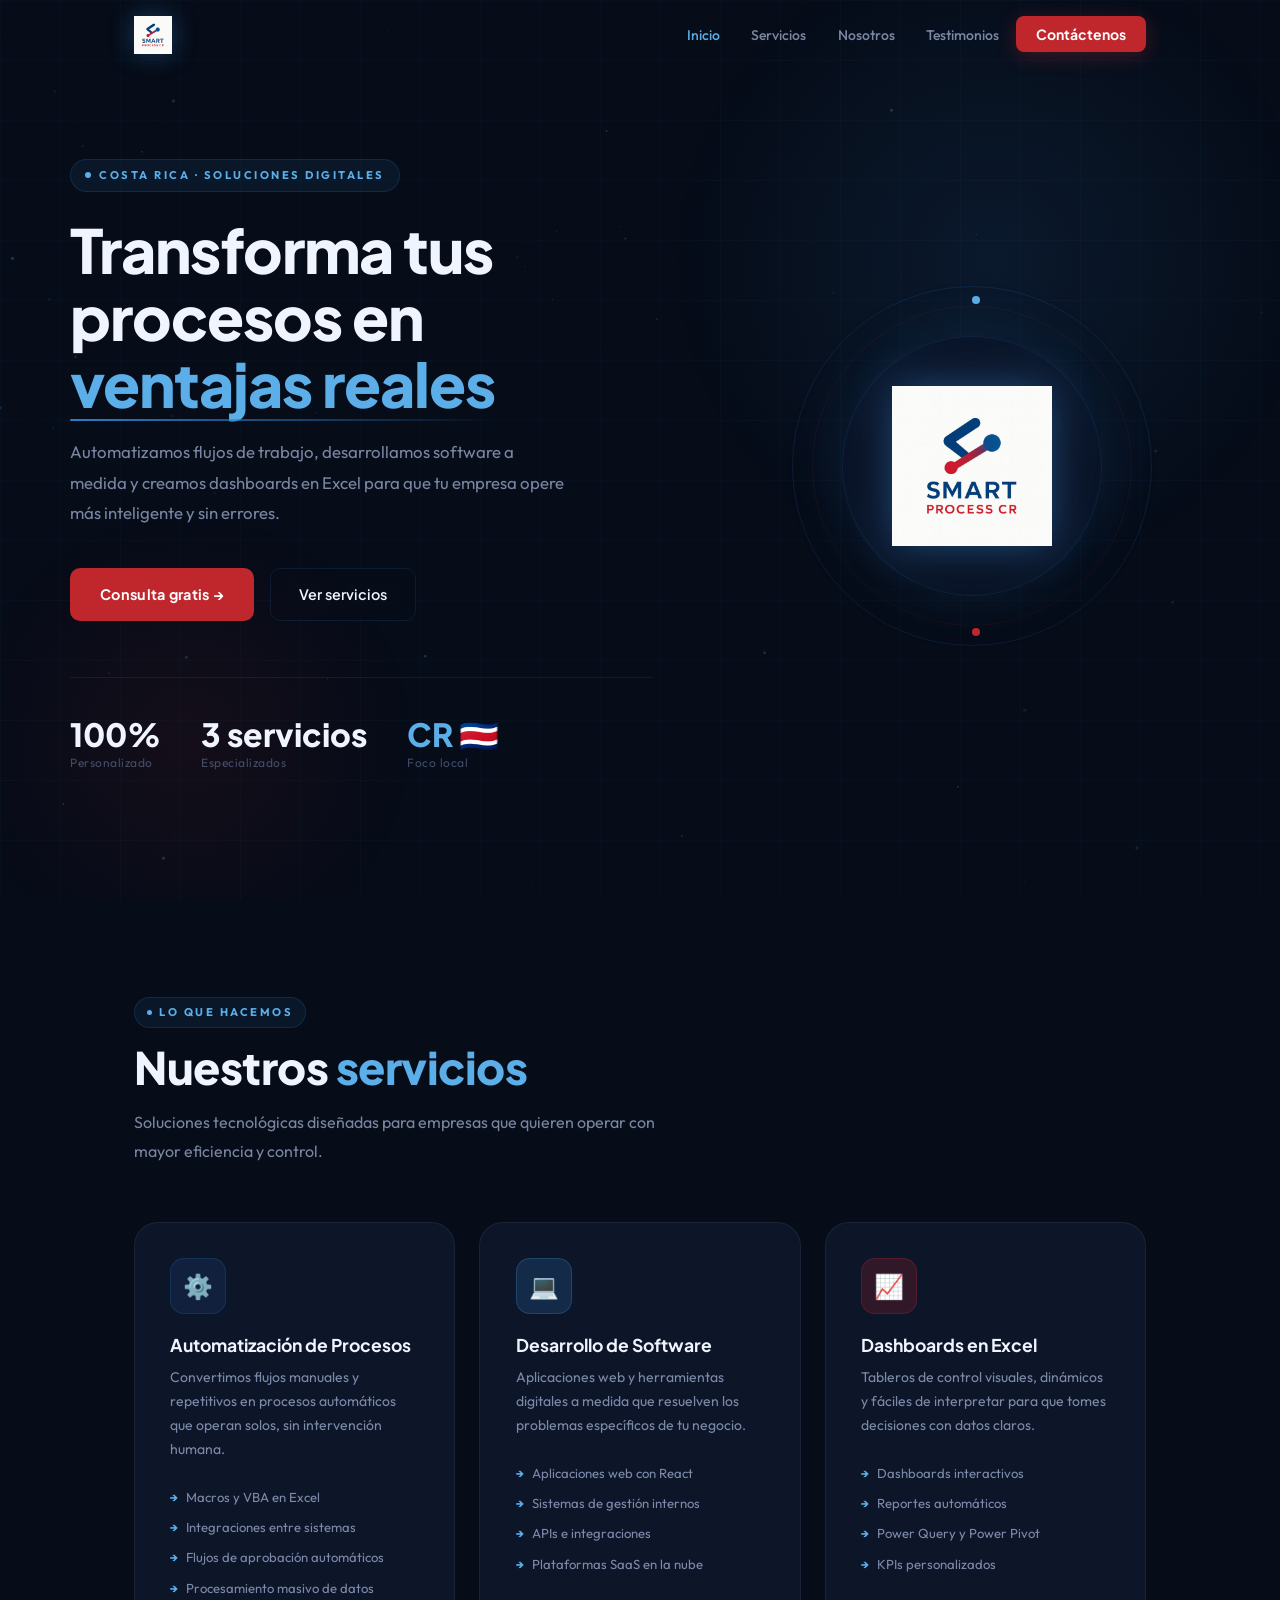
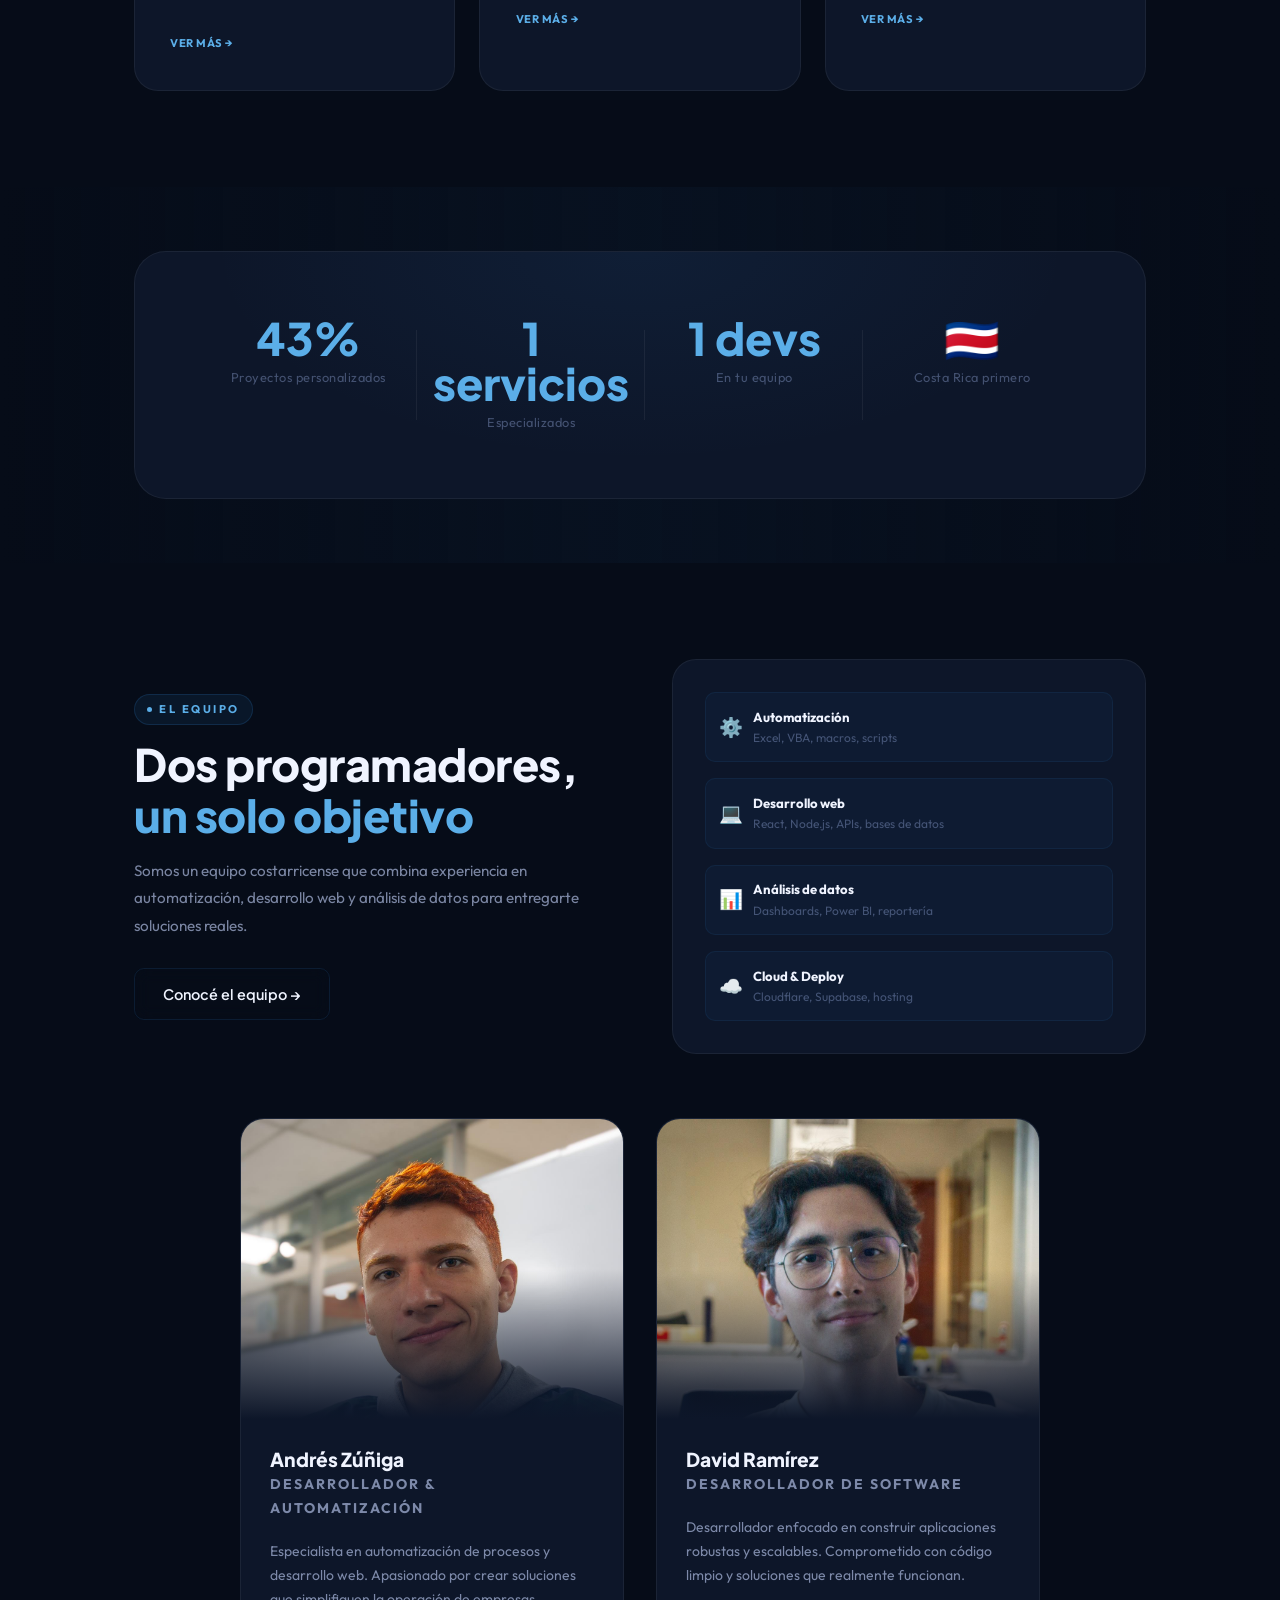
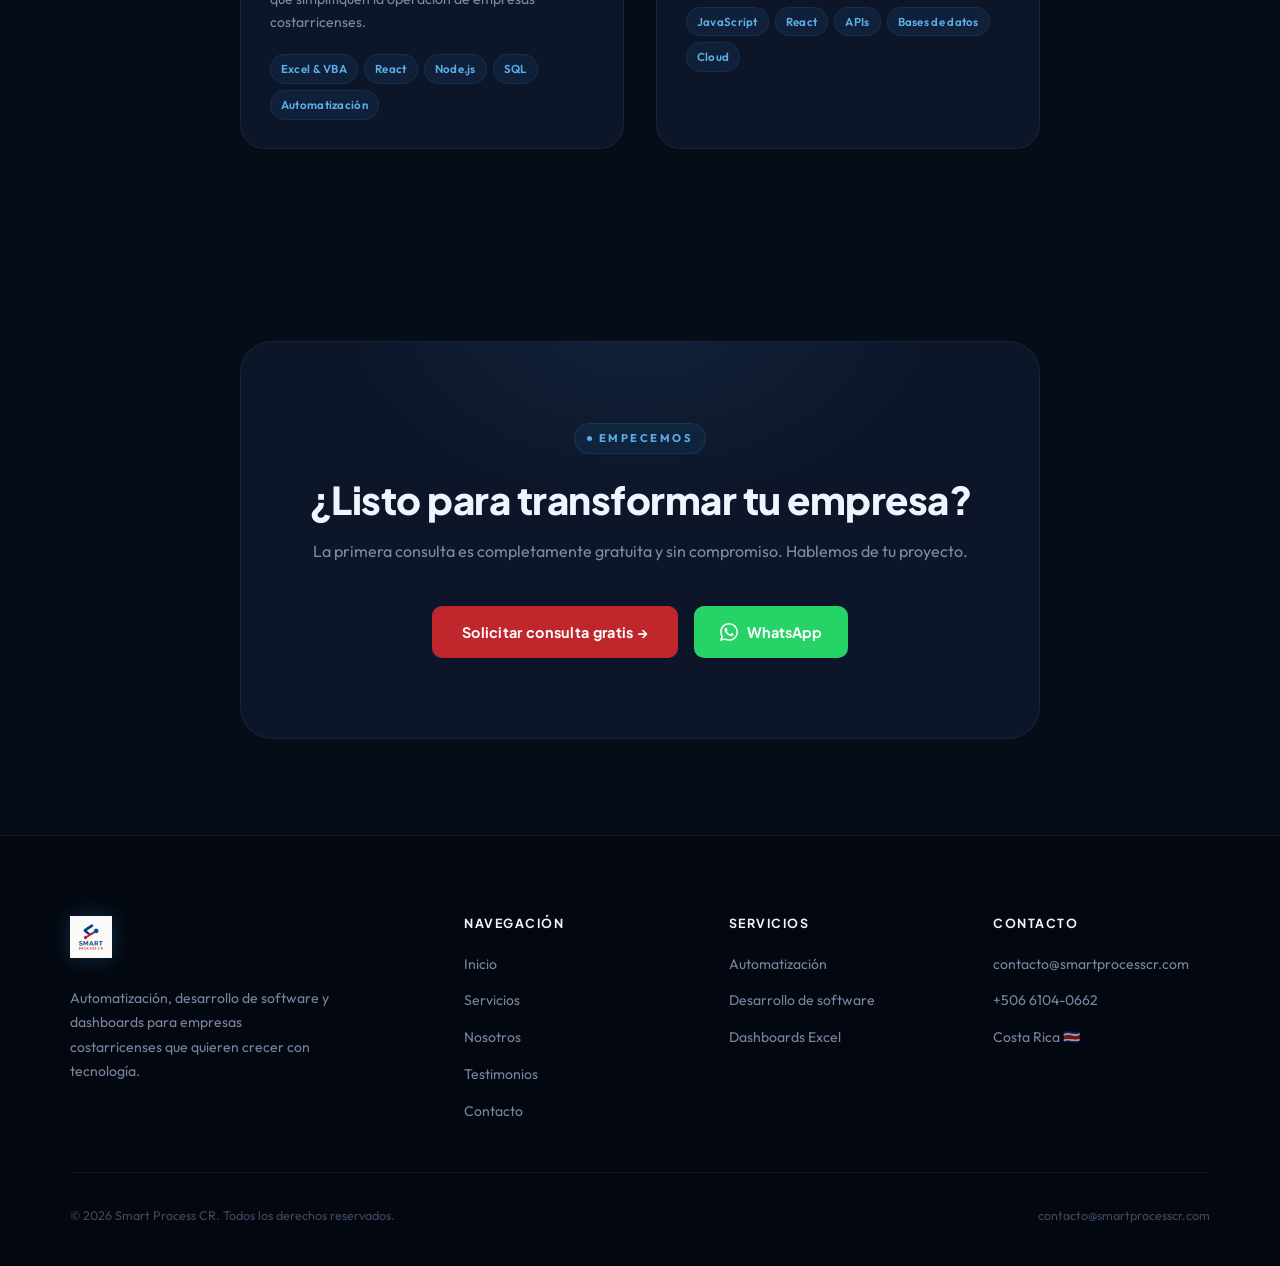
==== commit e578b7e5: "Add files via upload" ====
--- a/index.html
+++ b/index.html
@@ -1,331 +1,199 @@
 <!DOCTYPE html>
 <html lang="es">
 <head>
-  <meta charset="UTF-8" />
-  <meta name="viewport" content="width=device-width, initial-scale=1.0" />
-  <title>Smart Process CR | Automatización y Desarrollo de Software en Costa Rica</title>
-  <meta name="description" content="Automatización de procesos, desarrollo de software y dashboards en Excel para empresas en Costa Rica. Smart Process CR." />
-  <link rel="preconnect" href="https://fonts.googleapis.com" />
-  <link rel="preconnect" href="https://fonts.gstatic.com" crossorigin />
-  <link href="https://fonts.googleapis.com/css2?family=Sora:wght@400;600;700&family=Inter:wght@400;500&display=swap" rel="stylesheet" />
-  <link rel="stylesheet" href="css/global.css" />
+  <meta charset="UTF-8"/>
+  <meta name="viewport" content="width=device-width, initial-scale=1.0"/>
+  <title>Smart Process CR | Automatización y Desarrollo de Software</title>
+  <meta name="description" content="Automatización de procesos, desarrollo de software y dashboards en Excel para empresas en Costa Rica."/>
+  <link rel="stylesheet" href="css/global.css"/>
   <style>
-    /* ── HERO ── */
-    #hero {
-      min-height: 92vh;
-      background: linear-gradient(135deg, var(--navy) 0%, #163060 60%, #0F2347 100%);
-      display: flex;
-      align-items: center;
-      padding: 6rem 5%;
-      position: relative;
-      overflow: hidden;
-    }
-    #hero::before {
-      content: '';
-      position: absolute;
-      top: -20%;
-      right: -8%;
-      width: 520px;
-      height: 520px;
-      border-radius: 50%;
-      background: rgba(47,126,199,0.1);
-      pointer-events: none;
-    }
-    #hero::after {
-      content: '';
-      position: absolute;
-      bottom: -15%;
-      left: -5%;
-      width: 380px;
-      height: 380px;
-      border-radius: 50%;
-      background: rgba(192,39,45,0.07);
-      pointer-events: none;
-    }
-    .hero-inner {
-      max-width: 1100px;
-      margin: 0 auto;
-      width: 100%;
-      display: grid;
-      grid-template-columns: 1fr 1fr;
-      gap: 4rem;
-      align-items: center;
-    }
-    .hero-badge {
-      display: inline-flex;
-      align-items: center;
-      gap: 7px;
-      background: rgba(192,39,45,0.18);
-      color: #F4A0A3;
-      font-size: 0.72rem;
-      font-weight: 700;
-      letter-spacing: 1.8px;
-      text-transform: uppercase;
-      padding: 6px 14px;
-      border-radius: 20px;
-      margin-bottom: 1.2rem;
-      border: 1px solid rgba(192,39,45,0.28);
-    }
-    .hero-badge::before {
-      content: '';
-      width: 6px;
-      height: 6px;
-      border-radius: 50%;
-      background: var(--red);
-      flex-shrink: 0;
-    }
-    .hero-text h1 {
-      font-size: clamp(2rem, 4vw, 3.1rem);
-      font-weight: 700;
-      color: var(--white);
-      margin-bottom: 1.2rem;
-    }
-    .hero-text h1 span { color: var(--blue-light); }
-    .hero-text p { font-size: 1.05rem; color: rgba(255,255,255,0.72); margin-bottom: 2.2rem; max-width: 480px; }
-    .hero-btns { display: flex; gap: 1rem; flex-wrap: wrap; }
-    .hero-stats {
-      display: flex;
-      gap: 2.5rem;
-      margin-top: 2.8rem;
-      padding-top: 2rem;
-      border-top: 1px solid rgba(255,255,255,0.1);
-    }
-    .hero-stat strong {
-      display: block;
-      font-family: var(--font-head);
-      font-size: 1.7rem;
-      font-weight: 700;
-      color: var(--white);
-    }
-    .hero-stat span { font-size: 0.78rem; color: rgba(255,255,255,0.5); }
-    .hero-visual {
-      display: flex;
-      justify-content: center;
-      align-items: center;
-    }
-    .hero-logo-img {
-      width: min(340px, 85vw);
-      border-radius: 20px;
-      filter: drop-shadow(0 24px 60px rgba(47,126,199,0.35));
-      animation: float 5s ease-in-out infinite;
-      background: rgba(255,255,255,0.06);
-      padding: 2rem;
-    }
-    @keyframes float {
-      0%,100% { transform: translateY(0); }
-      50% { transform: translateY(-12px); }
-    }
-
-    /* ── POR QUÉ ── */
-    #por-que { padding: 5.5rem 0; background: var(--off-white); }
-    .pillars {
-      display: grid;
-      grid-template-columns: repeat(auto-fit, minmax(230px, 1fr));
-      gap: 1.5rem;
-    }
-    .pillar {
-      background: var(--white);
-      border-radius: var(--radius-lg);
-      padding: 1.8rem;
-      border: 1px solid var(--gray-light);
-      transition: box-shadow 0.25s, transform 0.2s;
-    }
-    .pillar:hover { box-shadow: var(--shadow-md); transform: translateY(-3px); }
-    .pillar-icon {
-      width: 50px;
-      height: 50px;
-      border-radius: 12px;
-      display: flex;
-      align-items: center;
-      justify-content: center;
-      font-size: 1.4rem;
-      margin-bottom: 1rem;
-    }
-    .pillar-icon.ic-navy { background: rgba(27,58,107,0.08); }
-    .pillar-icon.ic-blue { background: rgba(47,126,199,0.1); }
-    .pillar-icon.ic-red  { background: rgba(192,39,45,0.08); }
-    .pillar-icon.ic-green{ background: rgba(34,139,34,0.08); }
-    .pillar h3 { font-family: var(--font-head); font-size: 1rem; font-weight: 600; color: var(--navy); margin-bottom: 0.4rem; }
-    .pillar p { font-size: 0.875rem; color: var(--gray-mid); }
-
-    /* ── SERVICIOS PREVIEW ── */
-    #servicios-preview { padding: 5.5rem 0; }
-    .services-grid {
-      display: grid;
-      grid-template-columns: repeat(3, 1fr);
-      gap: 2rem;
-    }
-    .srv-card {
-      border: 1px solid var(--gray-light);
-      border-radius: var(--radius-lg);
-      overflow: hidden;
-      transition: box-shadow 0.25s, transform 0.2s;
-    }
-    .srv-card:hover { box-shadow: var(--shadow-md); transform: translateY(-4px); }
-    .srv-card-top {
-      padding: 2rem 2rem 1.2rem;
-      border-bottom: 1px solid var(--gray-light);
-    }
-    .srv-icon {
-      width: 54px;
-      height: 54px;
-      border-radius: 12px;
-      display: flex;
-      align-items: center;
-      justify-content: center;
-      font-size: 1.5rem;
-      margin-bottom: 1.1rem;
-    }
-    .srv-icon.auto  { background: rgba(27,58,107,0.08); }
-    .srv-icon.dev   { background: rgba(47,126,199,0.1); }
-    .srv-icon.dash  { background: rgba(192,39,45,0.08); }
-    .srv-card-top h3 { font-family: var(--font-head); font-size: 1.1rem; font-weight: 700; color: var(--navy); margin-bottom: 0.5rem; }
-    .srv-card-top p { font-size: 0.875rem; color: var(--gray-mid); line-height: 1.65; }
-    .srv-card-bottom { padding: 1.3rem 2rem 1.8rem; }
-    .srv-list { list-style: none; display: flex; flex-direction: column; gap: 0.5rem; }
-    .srv-list li { font-size: 0.85rem; color: var(--gray-dark); display: flex; align-items: flex-start; gap: 8px; }
-    .srv-list li::before { content: '✓'; color: var(--blue); font-weight: 700; flex-shrink: 0; }
-    .srv-link { display: inline-block; margin-top: 1.2rem; color: var(--blue); font-size: 0.875rem; font-weight: 600; text-decoration: none; transition: color 0.2s; }
-    .srv-link:hover { color: var(--navy); }
-
-    /* ── EQUIPO PREVIEW ── */
-    #equipo-preview {
-      padding: 5.5rem 0;
-      background: var(--navy);
-    }
-    .equipo-preview-inner {
-      display: grid;
-      grid-template-columns: 1fr 1fr;
-      gap: 4rem;
-      align-items: center;
-    }
-    .equipo-text .section-tag { color: #F4A0A3; }
-    .equipo-text .section-title { color: var(--white); }
-    .equipo-text p { color: rgba(255,255,255,0.72); font-size: 0.95rem; margin-bottom: 1rem; }
-    .equipo-cards { display: flex; flex-direction: column; gap: 1rem; }
-    .equipo-mini {
-      background: rgba(255,255,255,0.06);
-      border: 1px solid rgba(255,255,255,0.1);
-      border-radius: var(--radius-md);
-      padding: 1.2rem 1.4rem;
-      display: flex;
-      align-items: center;
-      gap: 1rem;
-    }
-    .equipo-mini img {
-      width: 56px;
-      height: 56px;
-      border-radius: 50%;
-      object-fit: cover;
-      border: 2px solid rgba(47,126,199,0.4);
-      flex-shrink: 0;
-    }
-    .equipo-mini-info strong { display: block; font-family: var(--font-head); font-size: 0.95rem; color: var(--white); }
-    .equipo-mini-info span { font-size: 0.8rem; color: var(--blue-light); }
-
-    /* ── CTA ── */
-    #cta {
-      padding: 5rem 0;
-      background: var(--off-white);
-      text-align: center;
-    }
-    .cta-box {
-      background: linear-gradient(135deg, var(--navy), var(--blue));
-      border-radius: 20px;
-      padding: 4rem 3rem;
-      max-width: 720px;
-      margin: 0 auto;
-    }
-    .cta-box h2 { font-size: clamp(1.6rem, 3vw, 2.2rem); color: var(--white); margin-bottom: 0.8rem; }
-    .cta-box p { color: rgba(255,255,255,0.72); margin-bottom: 2rem; font-size: 1rem; }
-    .cta-btns { display: flex; gap: 1rem; justify-content: center; flex-wrap: wrap; }
-
-    /* RESPONSIVE */
-    @media (max-width: 900px) {
-      .services-grid { grid-template-columns: 1fr; }
-      .equipo-preview-inner { grid-template-columns: 1fr; }
-    }
-    @media (max-width: 640px) {
-      .hero-inner { grid-template-columns: 1fr; text-align: center; }
-      .hero-text p { margin: 0 auto 2rem; }
-      .hero-btns { justify-content: center; }
-      .hero-stats { justify-content: center; }
-      .hero-visual { order: -1; }
-    }
+  /* ══ CANVAS PARTICLES ══ */
+  #particles{position:fixed;top:0;left:0;width:100%;height:100%;pointer-events:none;z-index:0;opacity:.5}
+
+  /* ══ HERO ══ */
+  #hero{
+    min-height:100vh;
+    display:flex;align-items:center;
+    padding:7rem 5% 5rem;
+    position:relative;overflow:hidden;
+  }
+  .hero-glow-1{position:absolute;top:-10%;right:-5%;width:700px;height:700px;border-radius:50%;background:radial-gradient(circle,rgba(47,126,199,.12) 0%,transparent 65%);pointer-events:none}
+  .hero-glow-2{position:absolute;bottom:-10%;left:-5%;width:500px;height:500px;border-radius:50%;background:radial-gradient(circle,rgba(192,39,45,.08) 0%,transparent 65%);pointer-events:none}
+  .hero-grid-lines{position:absolute;inset:0;background-image:linear-gradient(rgba(47,126,199,.04) 1px,transparent 1px),linear-gradient(90deg,rgba(47,126,199,.04) 1px,transparent 1px);background-size:60px 60px;pointer-events:none}
+  .hero-inner{max-width:1140px;margin:0 auto;width:100%;display:grid;grid-template-columns:1.1fr .9fr;gap:5rem;align-items:center;position:relative;z-index:1}
+
+  .hero-eyebrow{display:inline-flex;align-items:center;gap:8px;font-size:.7rem;font-weight:700;letter-spacing:2.5px;text-transform:uppercase;color:var(--blue-light);padding:6px 14px;background:rgba(47,126,199,.1);border:1px solid rgba(47,126,199,.2);border-radius:20px;margin-bottom:1.5rem}
+  .hero-eyebrow::before{content:'';width:6px;height:6px;border-radius:50%;background:var(--blue-light);animation:pulse-dot 2s ease-in-out infinite}
+
+  .hero-text h1{font-size:clamp(2.4rem,5vw,3.8rem);font-weight:800;color:var(--text-primary);margin-bottom:1.3rem;letter-spacing:-1px;line-height:1.1}
+  .hero-text h1 .accent{color:var(--blue-light);position:relative;display:inline-block}
+  .hero-text h1 .accent::after{content:'';position:absolute;bottom:-4px;left:0;width:100%;height:2px;background:linear-gradient(90deg,var(--blue),transparent);border-radius:2px}
+  .hero-text p{font-size:1.05rem;color:var(--text-secondary);margin-bottom:2.5rem;max-width:500px;line-height:1.8}
+
+  .hero-btns{display:flex;gap:1rem;flex-wrap:wrap;margin-bottom:3.5rem}
+
+  .hero-stats{display:flex;gap:2.5rem;padding-top:2.5rem;border-top:1px solid var(--border-subtle)}
+  .hero-stat-num{font-family:var(--font-head);font-size:2rem;font-weight:800;color:var(--text-primary);line-height:1;margin-bottom:.2rem}
+  .hero-stat-label{font-size:.75rem;color:var(--text-muted);letter-spacing:.5px}
+
+  /* Logo visual */
+  .hero-visual{display:flex;justify-content:center;align-items:center;position:relative}
+  .logo-ring{position:relative;width:360px;height:360px;display:flex;align-items:center;justify-content:center}
+  .logo-ring::before,.logo-ring::after{content:'';position:absolute;border-radius:50%;border:1px solid;animation:spin 15s linear infinite}
+  .logo-ring::before{inset:0;border-color:rgba(47,126,199,.15);animation-direction:normal}
+  .logo-ring::after{inset:20px;border-color:rgba(192,39,45,.1);animation-direction:reverse;animation-duration:20s}
+  @keyframes spin{to{transform:rotate(360deg)}}
+  .logo-ring-inner{position:relative;z-index:2;padding:2rem;background:rgba(13,22,41,.8);border:1px solid var(--border-glass);border-radius:50%;width:260px;height:260px;display:flex;align-items:center;justify-content:center;backdrop-filter:blur(20px);box-shadow:0 0 60px rgba(47,126,199,.15),inset 0 0 40px rgba(47,126,199,.05)}
+  .logo-ring-inner img{width:160px;height:160px;object-fit:contain;filter:drop-shadow(0 0 20px rgba(47,126,199,.5));animation:float 5s ease-in-out infinite}
+  @keyframes float{0%,100%{transform:translateY(0)}50%{transform:translateY(-12px)}}
+
+  /* Orbiting dots */
+  .orbit-dot{position:absolute;width:8px;height:8px;border-radius:50%;animation:orbit-anim 8s linear infinite}
+  .orbit-dot:nth-child(1){background:var(--blue-light);top:10px;left:50%;animation-delay:0s}
+  .orbit-dot:nth-child(2){background:var(--red);bottom:10px;left:50%;animation-delay:-4s}
+  @keyframes orbit-anim{0%{transform:rotate(0deg) translateX(170px) rotate(0deg)}100%{transform:rotate(360deg) translateX(170px) rotate(-360deg)}}
+
+  /* ══ SERVICIOS ══ */
+  #servicios{padding:6rem 0;position:relative;z-index:1}
+  .services-grid{display:grid;grid-template-columns:repeat(3,1fr);gap:1.5rem}
+  .srv-card{background:var(--bg-card);border:1px solid var(--border-subtle);border-radius:var(--radius-lg);overflow:hidden;transition:all .35s ease;position:relative;cursor:default}
+  .srv-card::before{content:'';position:absolute;top:0;left:0;right:0;height:2px;background:linear-gradient(90deg,transparent,var(--blue),transparent);transform:scaleX(0);transition:transform .4s ease}
+  .srv-card:hover::before{transform:scaleX(1)}
+  .srv-card:hover{border-color:var(--border-glass);box-shadow:0 20px 60px rgba(0,0,0,.4),0 0 0 1px rgba(47,126,199,.1);transform:translateY(-6px)}
+  .srv-card-inner{padding:2.2rem}
+  .srv-icon-wrap{width:56px;height:56px;border-radius:14px;display:flex;align-items:center;justify-content:center;font-size:1.5rem;margin-bottom:1.3rem;position:relative;overflow:hidden}
+  .srv-icon-wrap::after{content:'';position:absolute;inset:0;opacity:.15;border-radius:inherit}
+  .srv-icon-wrap.auto{background:rgba(27,58,107,.3);border:1px solid rgba(47,126,199,.2)}
+  .srv-icon-wrap.dev{background:rgba(47,126,199,.2);border:1px solid rgba(91,174,232,.2)}
+  .srv-icon-wrap.dash{background:rgba(192,39,45,.2);border:1px solid rgba(192,39,45,.25)}
+  .srv-card h3{font-size:1.1rem;font-weight:700;color:var(--text-primary);margin-bottom:.7rem}
+  .srv-card p{font-size:.875rem;color:var(--text-secondary);line-height:1.7;margin-bottom:1.5rem}
+  .srv-list{list-style:none;display:flex;flex-direction:column;gap:.5rem;margin-bottom:1.8rem}
+  .srv-list li{font-size:.82rem;color:var(--text-secondary);display:flex;align-items:flex-start;gap:8px}
+  .srv-list li::before{content:'→';color:var(--blue-light);font-weight:700;flex-shrink:0;font-size:.75rem;margin-top:2px}
+  .srv-link{font-size:.82rem;font-weight:700;color:var(--blue-light);text-decoration:none;display:inline-flex;align-items:center;gap:5px;transition:gap .2s,color .2s;letter-spacing:.5px;text-transform:uppercase;font-size:.7rem}
+  .srv-link:hover{gap:10px;color:var(--blue)}
+
+  /* ══ STATS BAND ══ */
+  #stats-band{padding:4rem 0;position:relative;z-index:1;overflow:hidden}
+  #stats-band::before{content:'';position:absolute;inset:0;background:linear-gradient(90deg,var(--bg-dark) 0%,rgba(47,126,199,.05) 50%,var(--bg-dark) 100%);pointer-events:none}
+  .stats-inner{border:1px solid var(--border-subtle);border-radius:var(--radius-xl);padding:3rem 4rem;display:grid;grid-template-columns:repeat(4,1fr);gap:0;background:var(--bg-card);position:relative;overflow:hidden}
+  .stats-inner::before{content:'';position:absolute;inset:0;background:radial-gradient(ellipse at 50% 0%,rgba(47,126,199,.08) 0%,transparent 60%);pointer-events:none}
+  .stat-item{text-align:center;padding:1rem;position:relative}
+  .stat-item:not(:last-child)::after{content:'';position:absolute;right:0;top:20%;height:60%;width:1px;background:var(--border-subtle)}
+  .stat-num{font-family:var(--font-head);font-size:2.8rem;font-weight:800;color:var(--text-primary);line-height:1;margin-bottom:.4rem}
+  .stat-num span{color:var(--blue-light)}
+  .stat-label{font-size:.8rem;color:var(--text-muted);letter-spacing:.5px}
+
+  /* ══ EQUIPO ══ */
+  #equipo{padding:6rem 0;position:relative;z-index:1}
+  .equipo-header{display:grid;grid-template-columns:1fr 1fr;gap:4rem;align-items:center;margin-bottom:4rem}
+  .equipo-cards{display:grid;grid-template-columns:repeat(2,1fr);gap:2rem;max-width:800px;margin:0 auto}
+  .team-card{background:var(--bg-card);border:1px solid var(--border-subtle);border-radius:var(--radius-lg);overflow:hidden;transition:all .35s ease;position:relative}
+  .team-card:hover{border-color:var(--border-glass);box-shadow:0 20px 60px rgba(0,0,0,.4);transform:translateY(-5px)}
+  .team-photo-wrap{position:relative;overflow:hidden;height:300px}
+  .team-photo-wrap img{width:100%;height:100%;object-fit:cover;object-position:center top;transition:transform .5s ease}
+  .team-card:hover .team-photo-wrap img{transform:scale(1.04)}
+  .team-photo-overlay{position:absolute;inset:0;background:linear-gradient(to top,var(--bg-card) 0%,transparent 50%)}
+  .team-card-body{padding:1.8rem}
+  .team-card-body h3{font-size:1.2rem;font-weight:800;color:var(--text-primary);margin-bottom:.2rem}
+  .team-role{font-size:.72rem;font-weight:700;letter-spacing:2px;text-transform:uppercase;color:var(--blue-light);margin-bottom:1rem}
+  .team-card-body p{font-size:.875rem;color:var(--text-secondary);line-height:1.7;margin-bottom:1.2rem}
+  .skill-chips{display:flex;flex-wrap:wrap;gap:6px}
+  .chip{background:rgba(47,126,199,.1);border:1px solid rgba(47,126,199,.15);color:var(--blue-light);font-size:.72rem;font-weight:600;padding:4px 10px;border-radius:20px;letter-spacing:.3px}
+
+  /* ══ CTA ══ */
+  #cta{padding:6rem 0;position:relative;z-index:1}
+  .cta-wrap{background:var(--bg-card);border:1px solid var(--border-glass);border-radius:var(--radius-xl);padding:5rem 4rem;text-align:center;position:relative;overflow:hidden;max-width:800px;margin:0 auto}
+  .cta-wrap::before{content:'';position:absolute;top:-60%;left:50%;transform:translateX(-50%);width:600px;height:400px;border-radius:50%;background:radial-gradient(ellipse,rgba(47,126,199,.12) 0%,transparent 70%);pointer-events:none}
+  .cta-wrap h2{font-size:clamp(1.8rem,3vw,2.5rem);font-weight:800;color:var(--text-primary);margin-bottom:1rem;letter-spacing:-.5px}
+  .cta-wrap p{font-size:1rem;color:var(--text-secondary);margin-bottom:2.5rem}
+  .cta-btns{display:flex;gap:1rem;justify-content:center;flex-wrap:wrap}
+  .wa-btn{display:inline-flex;align-items:center;gap:9px;background:#25D366;color:#fff;padding:14px 26px;border-radius:var(--radius-sm);font-family:var(--font-head);font-weight:700;font-size:.9rem;text-decoration:none;transition:all .3s ease}
+  .wa-btn:hover{background:#1fba58;transform:translateY(-2px);box-shadow:0 8px 30px rgba(37,211,102,.3)}
+
+  @media(max-width:900px){
+    .hero-inner{grid-template-columns:1fr;text-align:center;gap:3rem}
+    .hero-text p{margin:0 auto 2.5rem}
+    .hero-btns{justify-content:center}
+    .hero-stats{justify-content:center}
+    .hero-visual{order:-1}
+    .logo-ring{width:260px;height:260px}
+    .logo-ring-inner{width:200px;height:200px}
+    .logo-ring-inner img{width:120px;height:120px}
+    .services-grid{grid-template-columns:1fr}
+    .stats-inner{grid-template-columns:repeat(2,1fr)}
+    .equipo-header{grid-template-columns:1fr}
+    .equipo-cards{grid-template-columns:1fr}
+    .cta-wrap{padding:3rem 2rem}
+  }
+  @media(max-width:560px){
+    .stats-inner{grid-template-columns:1fr;padding:2rem}
+    .stat-item:not(:last-child)::after{display:none}
+    .hero-stats{flex-wrap:wrap;gap:1.5rem}
+  }
   </style>
 </head>
 <body>
-
+<canvas id="particles"></canvas>
 <div id="nav-placeholder"></div>
 
-<!-- ── HERO ── -->
+<!-- ══ HERO ══ -->
 <section id="hero">
+  <div class="hero-glow-1"></div>
+  <div class="hero-glow-2"></div>
+  <div class="hero-grid-lines"></div>
   <div class="hero-inner">
     <div class="hero-text">
-      <div class="hero-badge">Costa Rica · Soluciones digitales</div>
-      <h1>Transforma tus procesos en <span>ventajas competitivas</span></h1>
-      <p>Automatizamos procesos, desarrollamos software a medida y creamos dashboards en Excel para que tu empresa opere más inteligente, rápida y sin errores.</p>
+      <div class="hero-eyebrow">Costa Rica · Soluciones Digitales</div>
+      <h1>
+        Transforma tus procesos en<br>
+        <span class="accent">ventajas reales</span>
+      </h1>
+      <p>Automatizamos flujos de trabajo, desarrollamos software a medida y creamos dashboards en Excel para que tu empresa opere más inteligente y sin errores.</p>
       <div class="hero-btns">
-        <a href="pages/contacto.html" class="btn-primary">Solicita una consulta gratis</a>
-        <a href="pages/servicios.html" class="btn-outline-white">Ver servicios</a>
+        <a href="pages/contacto.html" class="btn-primary">Consulta gratis →</a>
+        <a href="pages/servicios.html" class="btn-ghost">Ver servicios</a>
       </div>
       <div class="hero-stats">
-        <div class="hero-stat"><strong>100%</strong><span>Personalizado</span></div>
-        <div class="hero-stat"><strong>CR</strong><span>Empresas locales</span></div>
-        <div class="hero-stat"><strong>Ágil</strong><span>Entregas rápidas</span></div>
-      </div>
-    </div>
-    <div class="hero-visual">
-      <img src="imagenes/logo.jpeg" alt="Smart Process CR" class="hero-logo-img" />
+        <div class="hero-stat">
+          <div class="hero-stat-num"><span data-count="100" data-suffix="%">0%</span></div>
+          <div class="hero-stat-label">Personalizado</div>
+        </div>
+        <div class="hero-stat">
+          <div class="hero-stat-num"><span data-count="3" data-suffix=" servicios">0</span></div>
+          <div class="hero-stat-label">Especializados</div>
+        </div>
+        <div class="hero-stat">
+          <div class="hero-stat-num" style="color:var(--blue-light)">CR 🇨🇷</div>
+          <div class="hero-stat-label">Foco local</div>
+        </div>
+      </div>
+    </div>
+    <div class="hero-visual fade-right">
+      <div class="logo-ring">
+        <div class="orbit-dot"></div>
+        <div class="orbit-dot"></div>
+        <div class="logo-ring-inner">
+          <img src="imagenes/logo.jpeg" alt="Smart Process CR"/>
+        </div>
+      </div>
     </div>
   </div>
 </section>
 
-<!-- ── POR QUÉ ── -->
-<section id="por-que">
-  <div class="section-inner">
-    <span class="section-tag">¿Por qué Smart Process CR?</span>
-    <h2 class="section-title">Resultados concretos, no promesas vacías</h2>
-    <p class="section-sub">Tecnología práctica con conocimiento del negocio costarricense para entregar soluciones que realmente funcionan.</p>
-    <div class="pillars">
-      <div class="pillar fade-in">
-        <div class="pillar-icon ic-navy">⚡</div>
-        <h3>Ahorro de tiempo</h3>
-        <p>Eliminamos tareas manuales y repetitivas que consumen horas valiosas de tu equipo.</p>
-      </div>
-      <div class="pillar fade-in">
-        <div class="pillar-icon ic-blue">📊</div>
-        <h3>Datos claros</h3>
-        <p>Dashboards que te permiten tomar decisiones rápidas con información actualizada al instante.</p>
-      </div>
-      <div class="pillar fade-in">
-        <div class="pillar-icon ic-red">🛡️</div>
-        <h3>Menos errores</h3>
-        <p>Procesos automatizados significan menos intervención manual y menos errores costosos.</p>
-      </div>
-      <div class="pillar fade-in">
-        <div class="pillar-icon ic-green">🚀</div>
-        <h3>Crecimiento escalable</h3>
-        <p>Soluciones que crecen con tu empresa sin necesidad de invertir constantemente en recursos nuevos.</p>
-      </div>
-    </div>
-  </div>
-</section>
-
-<!-- ── SERVICIOS PREVIEW ── -->
-<section id="servicios-preview">
+<!-- ══ SERVICIOS ══ -->
+<section id="servicios">
   <div class="section-inner">
     <span class="section-tag">Lo que hacemos</span>
-    <h2 class="section-title">Nuestros servicios</h2>
-    <p class="section-sub">Soluciones tecnológicas diseñadas para empresas que quieren operar de forma más eficiente.</p>
+    <h2 class="section-title">Nuestros <span>servicios</span></h2>
+    <p class="section-sub">Soluciones tecnológicas diseñadas para empresas que quieren operar con mayor eficiencia y control.</p>
     <div class="services-grid">
-      <div class="srv-card fade-in">
-        <div class="srv-card-top">
-          <div class="srv-icon auto">⚙️</div>
+      <div class="srv-card fade-up">
+        <div class="srv-card-inner">
+          <div class="srv-icon-wrap auto">⚙️</div>
           <h3>Automatización de Procesos</h3>
-          <p>Convertimos flujos manuales y repetitivos en procesos automáticos que operan solos.</p>
-        </div>
-        <div class="srv-card-bottom">
+          <p>Convertimos flujos manuales y repetitivos en procesos automáticos que operan solos, sin intervención humana.</p>
           <ul class="srv-list">
             <li>Macros y VBA en Excel</li>
             <li>Integraciones entre sistemas</li>
@@ -335,15 +203,13 @@
           <a href="pages/servicios.html#automatizacion" class="srv-link">Ver más →</a>
         </div>
       </div>
-      <div class="srv-card fade-in">
-        <div class="srv-card-top">
-          <div class="srv-icon dev">💻</div>
+      <div class="srv-card fade-up" style="transition-delay:.1s">
+        <div class="srv-card-inner">
+          <div class="srv-icon-wrap dev">💻</div>
           <h3>Desarrollo de Software</h3>
-          <p>Aplicaciones web y herramientas digitales a medida que resuelven los problemas de tu negocio.</p>
-        </div>
-        <div class="srv-card-bottom">
+          <p>Aplicaciones web y herramientas digitales a medida que resuelven los problemas específicos de tu negocio.</p>
           <ul class="srv-list">
-            <li>Aplicaciones web modernas (React)</li>
+            <li>Aplicaciones web con React</li>
             <li>Sistemas de gestión internos</li>
             <li>APIs e integraciones</li>
             <li>Plataformas SaaS en la nube</li>
@@ -351,13 +217,11 @@
           <a href="pages/servicios.html#software" class="srv-link">Ver más →</a>
         </div>
       </div>
-      <div class="srv-card fade-in">
-        <div class="srv-card-top">
-          <div class="srv-icon dash">📈</div>
+      <div class="srv-card fade-up" style="transition-delay:.2s">
+        <div class="srv-card-inner">
+          <div class="srv-icon-wrap dash">📈</div>
           <h3>Dashboards en Excel</h3>
-          <p>Tableros de control visuales, dinámicos y fáciles de interpretar para tu área de negocio.</p>
-        </div>
-        <div class="srv-card-bottom">
+          <p>Tableros de control visuales, dinámicos y fáciles de interpretar para que tomes decisiones con datos claros.</p>
           <ul class="srv-list">
             <li>Dashboards interactivos</li>
             <li>Reportes automáticos</li>
@@ -371,46 +235,127 @@
   </div>
 </section>
 
-<!-- ── EQUIPO PREVIEW ── -->
-<section id="equipo-preview">
+<!-- ══ STATS ══ -->
+<section id="stats-band">
   <div class="section-inner">
-    <div class="equipo-preview-inner">
-      <div class="equipo-text fade-in">
-        <span class="section-tag">Nuestro equipo</span>
-        <h2 class="section-title">Dos programadores, un solo objetivo</h2>
-        <p>Somos un equipo costarricense comprometido con llevar tecnología de alto impacto a empresas que quieren crecer.</p>
-        <p>Combinamos experiencia en automatización, desarrollo web y análisis de datos para ofrecerte soluciones integrales y personalizadas.</p>
-        <a href="pages/nosotros.html" class="btn-outline-white" style="margin-top:1.5rem;">Conoce al equipo →</a>
-      </div>
-      <div class="equipo-cards fade-in">
-        <div class="equipo-mini">
-          <img src="imagenes/andres.jpeg" alt="Andrés Zúñiga" />
-          <div class="equipo-mini-info">
-            <strong>Andrés Zúñiga</strong>
-            <span>Desarrollador & Automatización</span>
-          </div>
-        </div>
-        <div class="equipo-mini">
-          <img src="imagenes/david.jpeg" alt="David Ramírez" />
-          <div class="equipo-mini-info">
-            <strong>David Ramírez</strong>
-            <span>Desarrollador de Software</span>
-          </div>
-        </div>
+    <div class="stats-inner fade-up">
+      <div class="stat-item">
+        <div class="stat-num"><span data-count="100" data-suffix="%">0%</span></div>
+        <div class="stat-label">Proyectos personalizados</div>
+      </div>
+      <div class="stat-item">
+        <div class="stat-num"><span data-count="3" data-suffix="">0</span><span style="color:var(--blue-light)"> servicios</span></div>
+        <div class="stat-label">Especializados</div>
+      </div>
+      <div class="stat-item">
+        <div class="stat-num"><span data-count="2" data-suffix="">0</span><span style="color:var(--blue-light)"> devs</span></div>
+        <div class="stat-label">En tu equipo</div>
+      </div>
+      <div class="stat-item">
+        <div class="stat-num" style="color:var(--blue-light)">🇨🇷</div>
+        <div class="stat-label">Costa Rica primero</div>
       </div>
     </div>
   </div>
 </section>
 
-<!-- ── CTA ── -->
+<!-- ══ EQUIPO ══ -->
+<section id="equipo">
+  <div class="section-inner">
+    <div class="equipo-header">
+      <div class="fade-left">
+        <span class="section-tag">El equipo</span>
+        <h2 class="section-title">Dos programadores,<br><span>un solo objetivo</span></h2>
+        <p style="color:var(--text-secondary);font-size:.95rem;line-height:1.8">Somos un equipo costarricense que combina experiencia en automatización, desarrollo web y análisis de datos para entregarte soluciones reales.</p>
+        <a href="pages/nosotros.html" class="btn-ghost" style="margin-top:1.8rem">Conocé el equipo →</a>
+      </div>
+      <div class="fade-right" style="background:var(--bg-card);border:1px solid var(--border-subtle);border-radius:var(--radius-lg);padding:2rem">
+        <div style="display:flex;flex-direction:column;gap:1rem">
+          <div style="display:flex;align-items:center;gap:10px;padding:.8rem;border-radius:10px;background:rgba(47,126,199,.06);border:1px solid rgba(47,126,199,.1)">
+            <span style="font-size:1.2rem">⚙️</span>
+            <div>
+              <div style="font-size:.82rem;font-weight:700;color:var(--text-primary)">Automatización</div>
+              <div style="font-size:.75rem;color:var(--text-muted)">Excel, VBA, macros, scripts</div>
+            </div>
+          </div>
+          <div style="display:flex;align-items:center;gap:10px;padding:.8rem;border-radius:10px;background:rgba(47,126,199,.06);border:1px solid rgba(47,126,199,.1)">
+            <span style="font-size:1.2rem">💻</span>
+            <div>
+              <div style="font-size:.82rem;font-weight:700;color:var(--text-primary)">Desarrollo web</div>
+              <div style="font-size:.75rem;color:var(--text-muted)">React, Node.js, APIs, bases de datos</div>
+            </div>
+          </div>
+          <div style="display:flex;align-items:center;gap:10px;padding:.8rem;border-radius:10px;background:rgba(47,126,199,.06);border:1px solid rgba(47,126,199,.1)">
+            <span style="font-size:1.2rem">📊</span>
+            <div>
+              <div style="font-size:.82rem;font-weight:700;color:var(--text-primary)">Análisis de datos</div>
+              <div style="font-size:.75rem;color:var(--text-muted)">Dashboards, Power BI, reportería</div>
+            </div>
+          </div>
+          <div style="display:flex;align-items:center;gap:10px;padding:.8rem;border-radius:10px;background:rgba(47,126,199,.06);border:1px solid rgba(47,126,199,.1)">
+            <span style="font-size:1.2rem">☁️</span>
+            <div>
+              <div style="font-size:.82rem;font-weight:700;color:var(--text-primary)">Cloud & Deploy</div>
+              <div style="font-size:.75rem;color:var(--text-muted)">Cloudflare, Supabase, hosting</div>
+            </div>
+          </div>
+        </div>
+      </div>
+    </div>
+    <div class="equipo-cards">
+      <div class="team-card fade-up">
+        <div class="team-photo-wrap">
+          <img src="imagenes/andres.jpeg" alt="Andrés Zúñiga"/>
+          <div class="team-photo-overlay"></div>
+        </div>
+        <div class="team-card-body">
+          <h3>Andrés Zúñiga</h3>
+          <p class="team-role">Desarrollador & Automatización</p>
+          <p>Especialista en automatización de procesos y desarrollo web. Apasionado por crear soluciones que simplifiquen la operación de empresas costarricenses.</p>
+          <div class="skill-chips">
+            <span class="chip">Excel & VBA</span>
+            <span class="chip">React</span>
+            <span class="chip">Node.js</span>
+            <span class="chip">SQL</span>
+            <span class="chip">Automatización</span>
+          </div>
+        </div>
+      </div>
+      <div class="team-card fade-up" style="transition-delay:.12s">
+        <div class="team-photo-wrap">
+          <img src="imagenes/david.jpeg" alt="David Ramírez"/>
+          <div class="team-photo-overlay"></div>
+        </div>
+        <div class="team-card-body">
+          <h3>David Ramírez</h3>
+          <p class="team-role">Desarrollador de Software</p>
+          <p>Desarrollador enfocado en construir aplicaciones robustas y escalables. Comprometido con código limpio y soluciones que realmente funcionan.</p>
+          <div class="skill-chips">
+            <span class="chip">JavaScript</span>
+            <span class="chip">React</span>
+            <span class="chip">APIs</span>
+            <span class="chip">Bases de datos</span>
+            <span class="chip">Cloud</span>
+          </div>
+        </div>
+      </div>
+    </div>
+  </div>
+</section>
+
+<!-- ══ CTA ══ -->
 <section id="cta">
   <div class="section-inner">
-    <div class="cta-box fade-in">
-      <h2>¿Listo para automatizar tu negocio?</h2>
+    <div class="cta-wrap fade-up">
+      <span class="section-tag" style="margin-bottom:1.5rem">Empecemos</span>
+      <h2>¿Listo para transformar tu empresa?</h2>
       <p>La primera consulta es completamente gratuita y sin compromiso. Hablemos de tu proyecto.</p>
       <div class="cta-btns">
-        <a href="pages/contacto.html" class="btn-primary">Solicitar consulta gratis</a>
-        <a href="https://wa.me/50661040662" target="_blank" class="btn-outline-white">💬 WhatsApp</a>
+        <a href="pages/contacto.html" class="btn-primary">Solicitar consulta gratis →</a>
+        <a href="https://wa.me/50661040662" target="_blank" class="wa-btn">
+          <svg width="18" height="18" viewBox="0 0 24 24" fill="currentColor"><path d="M17.472 14.382c-.297-.149-1.758-.867-2.03-.967-.273-.099-.471-.148-.67.15-.197.297-.767.966-.94 1.164-.173.199-.347.223-.644.075-.297-.15-1.255-.463-2.39-1.475-.883-.788-1.48-1.761-1.653-2.059-.173-.297-.018-.458.13-.606.134-.133.298-.347.446-.52.149-.174.198-.298.298-.497.099-.198.05-.371-.025-.52-.075-.149-.669-1.612-.916-2.207-.242-.579-.487-.5-.669-.51-.173-.008-.371-.01-.57-.01-.198 0-.52.074-.792.372-.272.297-1.04 1.016-1.04 2.479 0 1.462 1.065 2.875 1.213 3.074.149.198 2.096 3.2 5.077 4.487.709.306 1.262.489 1.694.625.712.227 1.36.195 1.871.118.571-.085 1.758-.719 2.006-1.413.248-.694.248-1.289.173-1.413-.074-.124-.272-.198-.57-.347m-5.421 7.403h-.004a9.87 9.87 0 01-5.031-1.378l-.361-.214-3.741.982.998-3.648-.235-.374a9.86 9.86 0 01-1.51-5.26c.001-5.45 4.436-9.884 9.888-9.884 2.64 0 5.122 1.03 6.988 2.898a9.825 9.825 0 012.893 6.994c-.003 5.45-4.437 9.884-9.885 9.884m8.413-18.297A11.815 11.815 0 0012.05 0C5.495 0 .16 5.335.157 11.892c0 2.096.547 4.142 1.588 5.945L.057 24l6.305-1.654a11.882 11.882 0 005.683 1.448h.005c6.554 0 11.89-5.335 11.893-11.893a11.821 11.821 0 00-3.48-8.413Z"/></svg>
+          WhatsApp
+        </a>
       </div>
     </div>
   </div>
@@ -419,6 +364,54 @@
 <div id="footer-placeholder"></div>
 
 <script src="js/components.js"></script>
-<script src="js/global.js"></script>
+<script>
+// Particles
+const canvas = document.getElementById('particles');
+const ctx = canvas.getContext('2d');
+let particles = [];
+function resize() { canvas.width = window.innerWidth; canvas.height = window.innerHeight; }
+resize();
+window.addEventListener('resize', resize);
+for (let i = 0; i < 60; i++) {
+  particles.push({
+    x: Math.random() * canvas.width,
+    y: Math.random() * canvas.height,
+    r: Math.random() * 1.5 + 0.3,
+    dx: (Math.random() - 0.5) * 0.3,
+    dy: (Math.random() - 0.5) * 0.3,
+    opacity: Math.random() * 0.4 + 0.1
+  });
+}
+function drawParticles() {
+  ctx.clearRect(0, 0, canvas.width, canvas.height);
+  particles.forEach(p => {
+    ctx.beginPath();
+    ctx.arc(p.x, p.y, p.r, 0, Math.PI * 2);
+    ctx.fillStyle = `rgba(91,174,232,${p.opacity})`;
+    ctx.fill();
+    p.x += p.dx; p.y += p.dy;
+    if (p.x < 0 || p.x > canvas.width) p.dx *= -1;
+    if (p.y < 0 || p.y > canvas.height) p.dy *= -1;
+  });
+  // Lines between close particles
+  for (let i = 0; i < particles.length; i++) {
+    for (let j = i + 1; j < particles.length; j++) {
+      const d = Math.hypot(particles[i].x - particles[j].x, particles[i].y - particles[j].y);
+      if (d < 120) {
+        ctx.beginPath();
+        ctx.moveTo(particles[i].x, particles[i].y);
+        ctx.lineTo(particles[j].x, particles[j].y);
+        ctx.strokeStyle = `rgba(47,126,199,${0.08 * (1 - d/120)})`;
+        ctx.lineWidth = 0.5;
+        ctx.stroke();
+      }
+    }
+  }
+  requestAnimationFrame(drawParticles);
+}
+drawParticles();
+
+// Scroll animations & counters via components.js
+</script>
 </body>
 </html>
--- a/css/global.css
+++ b/css/global.css
@@ -1,274 +1,105 @@
+@import url('https://fonts.googleapis.com/css2?family=Plus+Jakarta+Sans:wght@400;500;600;700;800&family=Outfit:wght@300;400;500;600;700&display=swap');
+
 :root {
   --navy: #1B3A6B;
   --blue: #2F7EC7;
-  --blue-light: #4D9FE0;
+  --blue-light: #5BAEE8;
+  --blue-glow: rgba(47,126,199,0.35);
   --red: #C0272D;
-  --red-dark: #9B1E23;
-  --off-white: #F5F5F2;
-  --gray-light: #E8E8E8;
-  --gray-mid: #777;
-  --gray-dark: #2C2C2C;
-  --white: #ffffff;
-  --font-head: 'Sora', sans-serif;
-  --font-body: 'Inter', sans-serif;
-  --shadow-sm: 0 2px 12px rgba(27,58,107,0.08);
-  --shadow-md: 0 8px 32px rgba(27,58,107,0.12);
-  --shadow-lg: 0 16px 48px rgba(27,58,107,0.16);
-  --radius-sm: 8px;
-  --radius-md: 12px;
-  --radius-lg: 16px;
+  --red-light: #E8454C;
+  --red-glow: rgba(192,39,45,0.3);
+  --bg-dark: #060C18;
+  --bg-card: #0D1629;
+  --bg-card2: #111D35;
+  --bg-glass: rgba(13,22,41,0.7);
+  --border-glass: rgba(47,126,199,0.15);
+  --border-subtle: rgba(255,255,255,0.06);
+  --text-primary: #F0F4FF;
+  --text-secondary: rgba(200,215,255,0.6);
+  --text-muted: rgba(150,170,220,0.4);
+  --font-head: 'Plus Jakarta Sans', sans-serif;
+  --font-body: 'Outfit', sans-serif;
+  --radius-sm: 10px; --radius-md: 16px; --radius-lg: 24px; --radius-xl: 32px;
+  --shadow-blue: 0 0 40px rgba(47,126,199,0.2);
+  --shadow-card: 0 8px 32px rgba(0,0,0,0.4);
 }
 
-*, *::before, *::after { box-sizing: border-box; margin: 0; padding: 0; }
-html { scroll-behavior: smooth; }
-body {
-  font-family: var(--font-body);
-  color: var(--gray-dark);
-  background: var(--white);
-  line-height: 1.7;
-  -webkit-font-smoothing: antialiased;
+*,*::before,*::after{box-sizing:border-box;margin:0;padding:0}
+html{scroll-behavior:smooth}
+body{font-family:var(--font-body);background:var(--bg-dark);color:var(--text-primary);line-height:1.7;-webkit-font-smoothing:antialiased;overflow-x:hidden}
+::-webkit-scrollbar{width:5px}::-webkit-scrollbar-track{background:var(--bg-dark)}::-webkit-scrollbar-thumb{background:var(--blue);border-radius:3px}
+h1,h2,h3,h4{font-family:var(--font-head);line-height:1.15}
+
+/* BUTTONS */
+.btn-primary{background:var(--red);color:#fff;padding:14px 30px;border-radius:var(--radius-sm);font-family:var(--font-head);font-weight:700;font-size:.9rem;text-decoration:none;border:none;cursor:pointer;display:inline-flex;align-items:center;gap:8px;transition:all .3s ease;position:relative;overflow:hidden;letter-spacing:.3px}
+.btn-primary:hover{transform:translateY(-2px);box-shadow:0 8px 30px var(--red-glow)}
+.btn-ghost{background:transparent;color:var(--text-primary);padding:13px 28px;border-radius:var(--radius-sm);font-family:var(--font-head);font-weight:600;font-size:.9rem;text-decoration:none;border:1px solid var(--border-glass);cursor:pointer;display:inline-flex;align-items:center;gap:8px;transition:all .3s ease;backdrop-filter:blur(8px)}
+.btn-ghost:hover{border-color:var(--blue);background:rgba(47,126,199,.1);color:var(--blue-light);transform:translateY(-2px)}
+
+/* LABELS */
+.section-tag{display:inline-flex;align-items:center;gap:7px;font-size:.7rem;font-weight:700;letter-spacing:2.5px;text-transform:uppercase;color:var(--blue-light);margin-bottom:.8rem;padding:5px 12px;background:rgba(47,126,199,.1);border:1px solid rgba(47,126,199,.2);border-radius:20px}
+.section-tag::before{content:'';width:5px;height:5px;border-radius:50%;background:var(--blue-light);animation:pulse-dot 2s ease-in-out infinite}
+@keyframes pulse-dot{0%,100%{opacity:1;transform:scale(1)}50%{opacity:.4;transform:scale(.7)}}
+.section-title{font-size:clamp(1.8rem,3.5vw,2.8rem);font-weight:800;color:var(--text-primary);margin-bottom:1rem;letter-spacing:-.5px}
+.section-title span{color:var(--blue-light)}
+.section-sub{font-size:1rem;color:var(--text-secondary);max-width:540px;margin-bottom:3.5rem;line-height:1.8}
+.section-inner{max-width:1140px;margin:0 auto;padding:0 5%}
+
+/* GLASS CARD */
+.glass-card{background:var(--bg-glass);border:1px solid var(--border-glass);border-radius:var(--radius-lg);backdrop-filter:blur(20px);transition:border-color .3s,box-shadow .3s,transform .3s}
+.glass-card:hover{border-color:rgba(47,126,199,.35);box-shadow:var(--shadow-blue);transform:translateY(-4px)}
+
+/* NAV */
+nav{position:fixed;top:0;left:0;right:0;z-index:1000;height:70px;display:flex;align-items:center;transition:background .4s,border-color .4s}
+nav.scrolled{background:rgba(6,12,24,.92);border-bottom:1px solid var(--border-subtle);backdrop-filter:blur(20px)}
+.nav-inner{max-width:1140px;margin:0 auto;padding:0 5%;width:100%;display:flex;align-items:center;justify-content:space-between}
+.nav-logo{display:flex;align-items:center;gap:10px;text-decoration:none}
+.nav-logo img{height:38px;width:auto;object-fit:contain;filter:drop-shadow(0 0 12px rgba(47,126,199,.4))}
+.nav-links{display:flex;list-style:none;gap:.2rem;align-items:center}
+.nav-links a{text-decoration:none;font-size:.875rem;font-weight:500;color:var(--text-secondary);padding:8px 14px;border-radius:8px;transition:all .2s;font-family:var(--font-body)}
+.nav-links a:hover{color:var(--text-primary);background:var(--border-subtle)}
+.nav-links a.active{color:var(--blue-light)}
+.nav-cta{background:var(--red)!important;color:#fff!important;padding:9px 20px!important;border-radius:8px!important;font-weight:700!important;font-family:var(--font-head)!important;box-shadow:0 4px 20px var(--red-glow)!important}
+.nav-cta:hover{transform:translateY(-1px)!important;box-shadow:0 6px 28px var(--red-glow)!important;background:var(--red-light)!important}
+.nav-hamburger{display:none;flex-direction:column;gap:5px;cursor:pointer;background:none;border:none;padding:4px}
+.nav-hamburger span{display:block;width:24px;height:2px;background:var(--text-primary);border-radius:2px;transition:.3s}
+
+/* FOOTER */
+footer{background:#030810;border-top:1px solid var(--border-subtle);padding:5rem 5% 2.5rem}
+.footer-inner{max-width:1140px;margin:0 auto}
+.footer-top{display:grid;grid-template-columns:1.6fr 1fr 1fr 1fr;gap:3rem;padding-bottom:3rem;border-bottom:1px solid var(--border-subtle)}
+.footer-brand .logo-footer{height:42px;width:auto;margin-bottom:1.2rem;filter:drop-shadow(0 0 10px rgba(47,126,199,.3))}
+.footer-brand p{font-size:.875rem;color:var(--text-secondary);line-height:1.75;max-width:260px}
+.footer-col h4{font-family:var(--font-head);color:var(--text-primary);font-size:.78rem;font-weight:700;margin-bottom:1.2rem;letter-spacing:1.5px;text-transform:uppercase}
+.footer-col ul{list-style:none;display:flex;flex-direction:column;gap:.6rem}
+.footer-col a{color:var(--text-secondary);text-decoration:none;font-size:.875rem;transition:color .2s}
+.footer-col a:hover{color:var(--blue-light)}
+.footer-bottom{display:flex;justify-content:space-between;align-items:center;padding-top:2rem;font-size:.78rem;color:var(--text-muted);flex-wrap:wrap;gap:.5rem}
+.footer-bottom a{color:var(--text-muted);text-decoration:none;transition:color .2s}
+.footer-bottom a:hover{color:var(--blue-light)}
+
+/* PAGE HERO */
+.page-hero{background:var(--bg-dark);padding:9rem 5% 5rem;text-align:center;position:relative;overflow:hidden;border-bottom:1px solid var(--border-subtle)}
+.page-hero::before{content:'';position:absolute;top:50%;left:50%;transform:translate(-50%,-50%);width:700px;height:400px;border-radius:50%;background:radial-gradient(ellipse,rgba(47,126,199,.07) 0%,transparent 70%);pointer-events:none}
+.page-hero h1{font-size:clamp(2rem,4vw,3.2rem);font-weight:800;color:var(--text-primary);margin-bottom:1rem;letter-spacing:-.5px}
+.page-hero p{font-size:1.05rem;color:var(--text-secondary);max-width:520px;margin:0 auto}
+.breadcrumb{display:flex;justify-content:center;gap:8px;font-size:.78rem;color:var(--text-muted);margin-bottom:1.5rem}
+.breadcrumb a{color:var(--text-muted);text-decoration:none;transition:color .2s}
+.breadcrumb a:hover{color:var(--blue-light)}
+.breadcrumb span{color:rgba(255,255,255,.12)}
+
+/* ANIMATIONS */
+.fade-up{opacity:0;transform:translateY(32px);transition:opacity .65s ease,transform .65s ease}
+.fade-up.visible{opacity:1;transform:translateY(0)}
+.fade-left{opacity:0;transform:translateX(-32px);transition:opacity .65s ease,transform .65s ease}
+.fade-left.visible{opacity:1;transform:translateX(0)}
+.fade-right{opacity:0;transform:translateX(32px);transition:opacity .65s ease,transform .65s ease}
+.fade-right.visible{opacity:1;transform:translateX(0)}
+
+@media(max-width:900px){.footer-top{grid-template-columns:1fr 1fr}}
+@media(max-width:640px){
+  .nav-links{display:none;flex-direction:column;position:fixed;top:70px;left:0;right:0;background:rgba(6,12,24,.97);border-bottom:1px solid var(--border-subtle);padding:1.5rem 5%;gap:.4rem;backdrop-filter:blur(20px)}
+  .nav-links.open{display:flex}
+  .nav-hamburger{display:flex}
+  .footer-top{grid-template-columns:1fr;gap:2rem}
 }
-
-/* ── TIPOGRAFÍA ── */
-h1,h2,h3,h4 { font-family: var(--font-head); line-height: 1.2; }
-
-/* ── BOTONES ── */
-.btn-primary {
-  background: var(--red);
-  color: var(--white);
-  padding: 13px 28px;
-  border-radius: var(--radius-sm);
-  font-family: var(--font-head);
-  font-weight: 600;
-  font-size: 0.95rem;
-  text-decoration: none;
-  border: none;
-  cursor: pointer;
-  transition: background 0.2s, transform 0.15s;
-  display: inline-block;
-}
-.btn-primary:hover { background: var(--red-dark); transform: translateY(-1px); }
-
-.btn-secondary {
-  background: transparent;
-  color: var(--navy);
-  padding: 12px 26px;
-  border-radius: var(--radius-sm);
-  font-family: var(--font-head);
-  font-weight: 600;
-  font-size: 0.95rem;
-  text-decoration: none;
-  border: 1.5px solid var(--navy);
-  cursor: pointer;
-  transition: background 0.2s, color 0.2s;
-  display: inline-block;
-}
-.btn-secondary:hover { background: var(--navy); color: var(--white); }
-
-.btn-outline-white {
-  background: transparent;
-  color: var(--white);
-  padding: 12px 26px;
-  border-radius: var(--radius-sm);
-  font-family: var(--font-head);
-  font-weight: 600;
-  font-size: 0.95rem;
-  text-decoration: none;
-  border: 1.5px solid rgba(255,255,255,0.4);
-  cursor: pointer;
-  transition: border-color 0.2s, background 0.2s;
-  display: inline-block;
-}
-.btn-outline-white:hover { border-color: rgba(255,255,255,0.8); background: rgba(255,255,255,0.08); }
-
-/* ── SECCIONES ── */
-.section-tag {
-  font-size: 0.72rem;
-  font-weight: 700;
-  letter-spacing: 2.5px;
-  text-transform: uppercase;
-  color: var(--red);
-  margin-bottom: 0.5rem;
-  display: block;
-}
-.section-title {
-  font-size: clamp(1.7rem, 3vw, 2.3rem);
-  font-weight: 700;
-  color: var(--navy);
-  margin-bottom: 0.8rem;
-}
-.section-sub {
-  font-size: 1rem;
-  color: var(--gray-mid);
-  max-width: 560px;
-  margin-bottom: 3rem;
-  line-height: 1.75;
-}
-.section-inner {
-  max-width: 1100px;
-  margin: 0 auto;
-  padding: 0 5%;
-}
-
-/* ── NAV ── */
-nav {
-  position: sticky;
-  top: 0;
-  z-index: 200;
-  background: rgba(255,255,255,0.97);
-  backdrop-filter: blur(8px);
-  border-bottom: 1px solid var(--gray-light);
-  height: 68px;
-  display: flex;
-  align-items: center;
-}
-.nav-inner {
-  max-width: 1100px;
-  margin: 0 auto;
-  padding: 0 5%;
-  width: 100%;
-  display: flex;
-  align-items: center;
-  justify-content: space-between;
-}
-.nav-logo {
-  display: flex;
-  align-items: center;
-  gap: 10px;
-  text-decoration: none;
-}
-.nav-logo img { height: 40px; width: auto; object-fit: contain; }
-.nav-links {
-  display: flex;
-  list-style: none;
-  gap: 2rem;
-  align-items: center;
-}
-.nav-links a {
-  text-decoration: none;
-  font-size: 0.875rem;
-  font-weight: 500;
-  color: var(--gray-dark);
-  transition: color 0.2s;
-}
-.nav-links a:hover { color: var(--blue); }
-.nav-links a.active { color: var(--navy); font-weight: 600; }
-.nav-cta {
-  background: var(--red) !important;
-  color: var(--white) !important;
-  padding: 9px 20px !important;
-  border-radius: 6px !important;
-  font-weight: 600 !important;
-  transition: background 0.2s !important;
-}
-.nav-cta:hover { background: var(--red-dark) !important; }
-.nav-hamburger {
-  display: none;
-  flex-direction: column;
-  gap: 5px;
-  cursor: pointer;
-  background: none;
-  border: none;
-  padding: 4px;
-}
-.nav-hamburger span {
-  display: block;
-  width: 24px;
-  height: 2px;
-  background: var(--navy);
-  border-radius: 2px;
-  transition: 0.3s;
-}
-
-/* ── FOOTER ── */
-footer {
-  background: #0D1F3C;
-  color: rgba(255,255,255,0.6);
-  padding: 4rem 5% 2rem;
-}
-.footer-inner { max-width: 1100px; margin: 0 auto; }
-.footer-top {
-  display: grid;
-  grid-template-columns: 1.5fr 1fr 1fr 1fr;
-  gap: 3rem;
-  padding-bottom: 3rem;
-  border-bottom: 1px solid rgba(255,255,255,0.08);
-}
-.footer-brand .logo-footer { height: 44px; width: auto; margin-bottom: 1rem; }
-.footer-brand p { font-size: 0.85rem; line-height: 1.7; max-width: 260px; }
-.footer-col h4 {
-  font-family: var(--font-head);
-  color: var(--white);
-  font-size: 0.85rem;
-  font-weight: 600;
-  margin-bottom: 1rem;
-  letter-spacing: 0.5px;
-}
-.footer-col ul { list-style: none; display: flex; flex-direction: column; gap: 0.5rem; }
-.footer-col a {
-  color: rgba(255,255,255,0.5);
-  text-decoration: none;
-  font-size: 0.825rem;
-  transition: color 0.2s;
-}
-.footer-col a:hover { color: var(--blue-light); }
-.footer-bottom {
-  display: flex;
-  justify-content: space-between;
-  align-items: center;
-  padding-top: 2rem;
-  font-size: 0.775rem;
-  flex-wrap: wrap;
-  gap: 0.5rem;
-}
-.footer-bottom a { color: rgba(255,255,255,0.5); text-decoration: none; }
-.footer-bottom a:hover { color: var(--blue-light); }
-
-/* ── PAGE HERO INTERNO ── */
-.page-hero {
-  background: linear-gradient(135deg, var(--navy) 0%, #163060 100%);
-  padding: 5rem 5% 4rem;
-  text-align: center;
-}
-.page-hero h1 { font-size: clamp(1.8rem, 3.5vw, 2.8rem); font-weight: 700; color: var(--white); margin-bottom: 0.8rem; }
-.page-hero p { font-size: 1.05rem; color: rgba(255,255,255,0.7); max-width: 560px; margin: 0 auto; }
-.breadcrumb {
-  display: flex;
-  justify-content: center;
-  gap: 8px;
-  font-size: 0.8rem;
-  color: rgba(255,255,255,0.5);
-  margin-bottom: 1.2rem;
-}
-.breadcrumb a { color: rgba(255,255,255,0.5); text-decoration: none; }
-.breadcrumb a:hover { color: var(--white); }
-.breadcrumb span { color: rgba(255,255,255,0.3); }
-
-/* ── CARDS ── */
-.card {
-  background: var(--white);
-  border: 1px solid var(--gray-light);
-  border-radius: var(--radius-lg);
-  transition: box-shadow 0.25s, transform 0.2s;
-}
-.card:hover { box-shadow: var(--shadow-md); transform: translateY(-3px); }
-
-/* ── ANIMACIONES ── */
-.fade-in {
-  opacity: 0;
-  transform: translateY(20px);
-  transition: opacity 0.5s ease, transform 0.5s ease;
-}
-.fade-in.visible { opacity: 1; transform: translateY(0); }
-
-/* ── RESPONSIVE ── */
-@media (max-width: 900px) {
-  .footer-top { grid-template-columns: 1fr 1fr; }
-}
-@media (max-width: 640px) {
-  .nav-links { display: none; flex-direction: column; position: absolute; top: 68px; left: 0; width: 100%; background: var(--white); border-bottom: 1px solid var(--gray-light); padding: 1.5rem 5%; gap: 1.2rem; }
-  .nav-links.open { display: flex; }
-  .nav-hamburger { display: flex; }
-  .footer-top { grid-template-columns: 1fr; gap: 2rem; }
-  .footer-bottom { flex-direction: column; text-align: center; }
-}
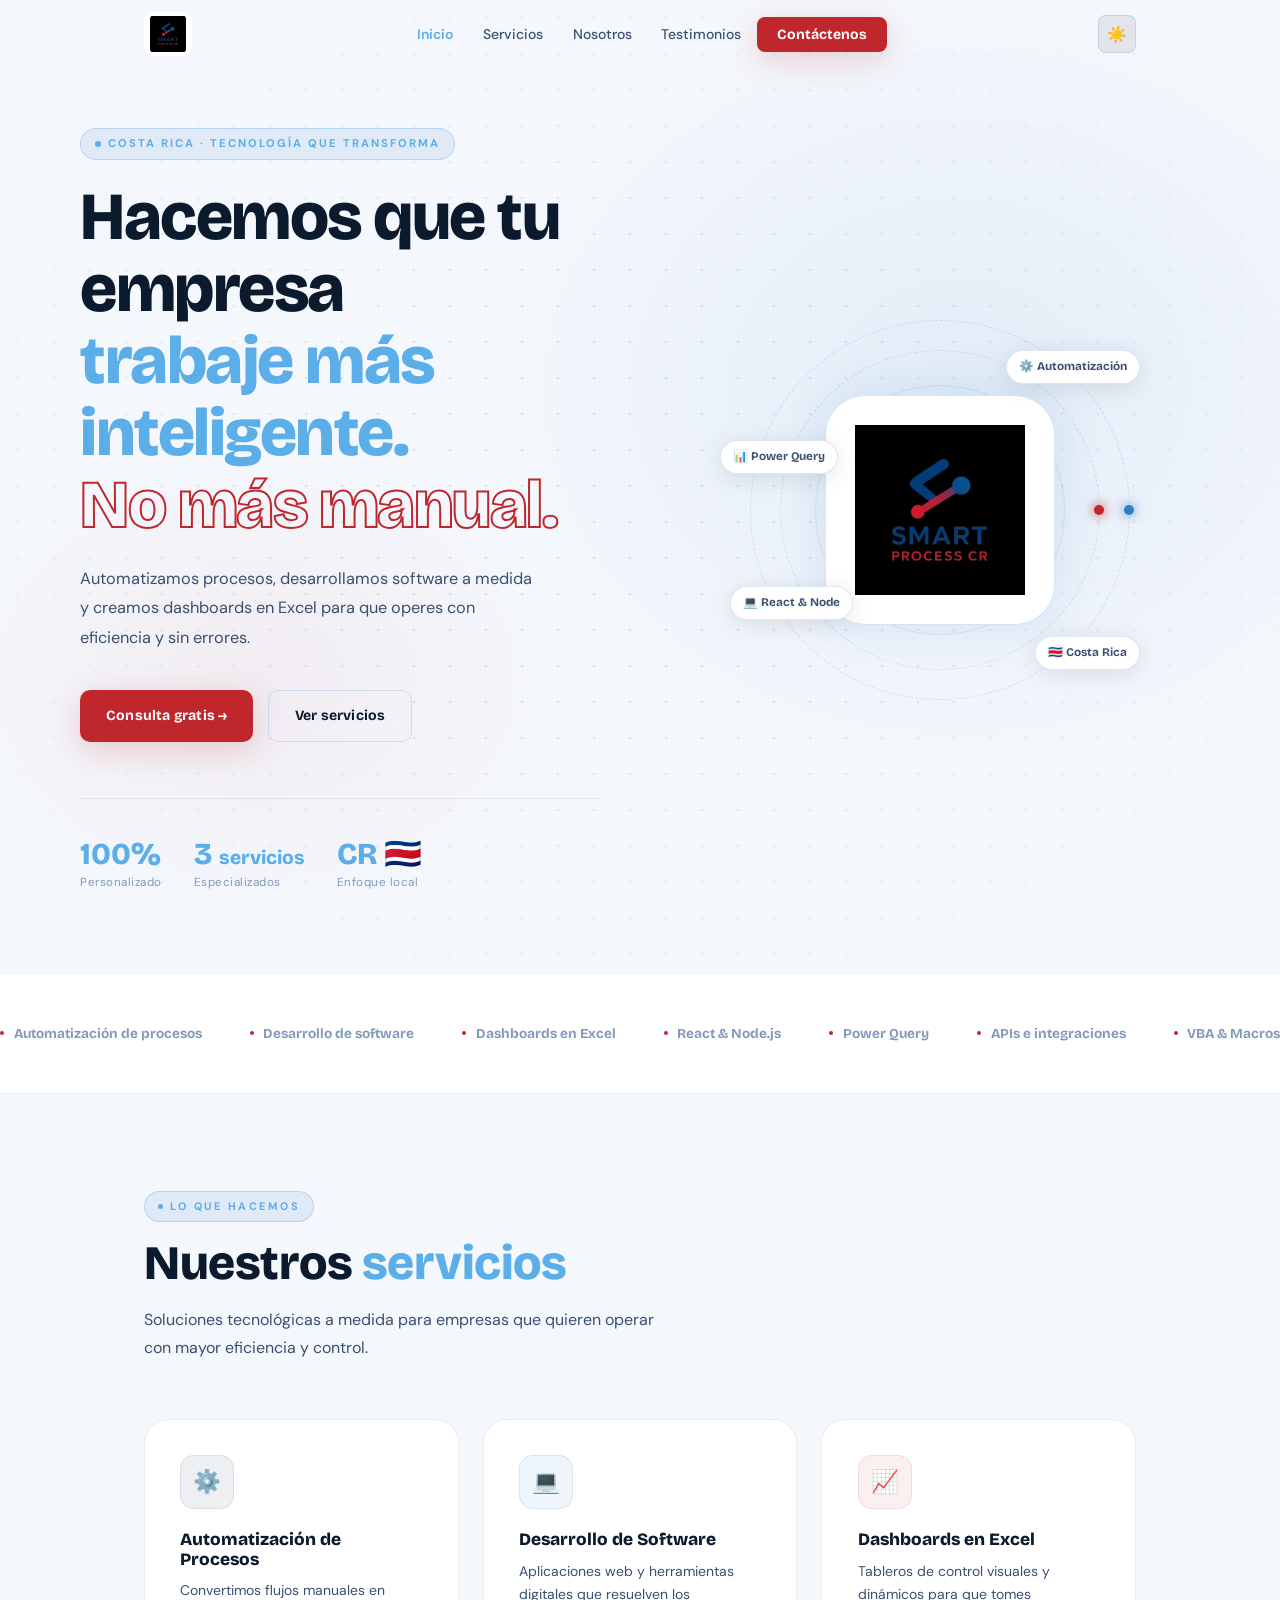
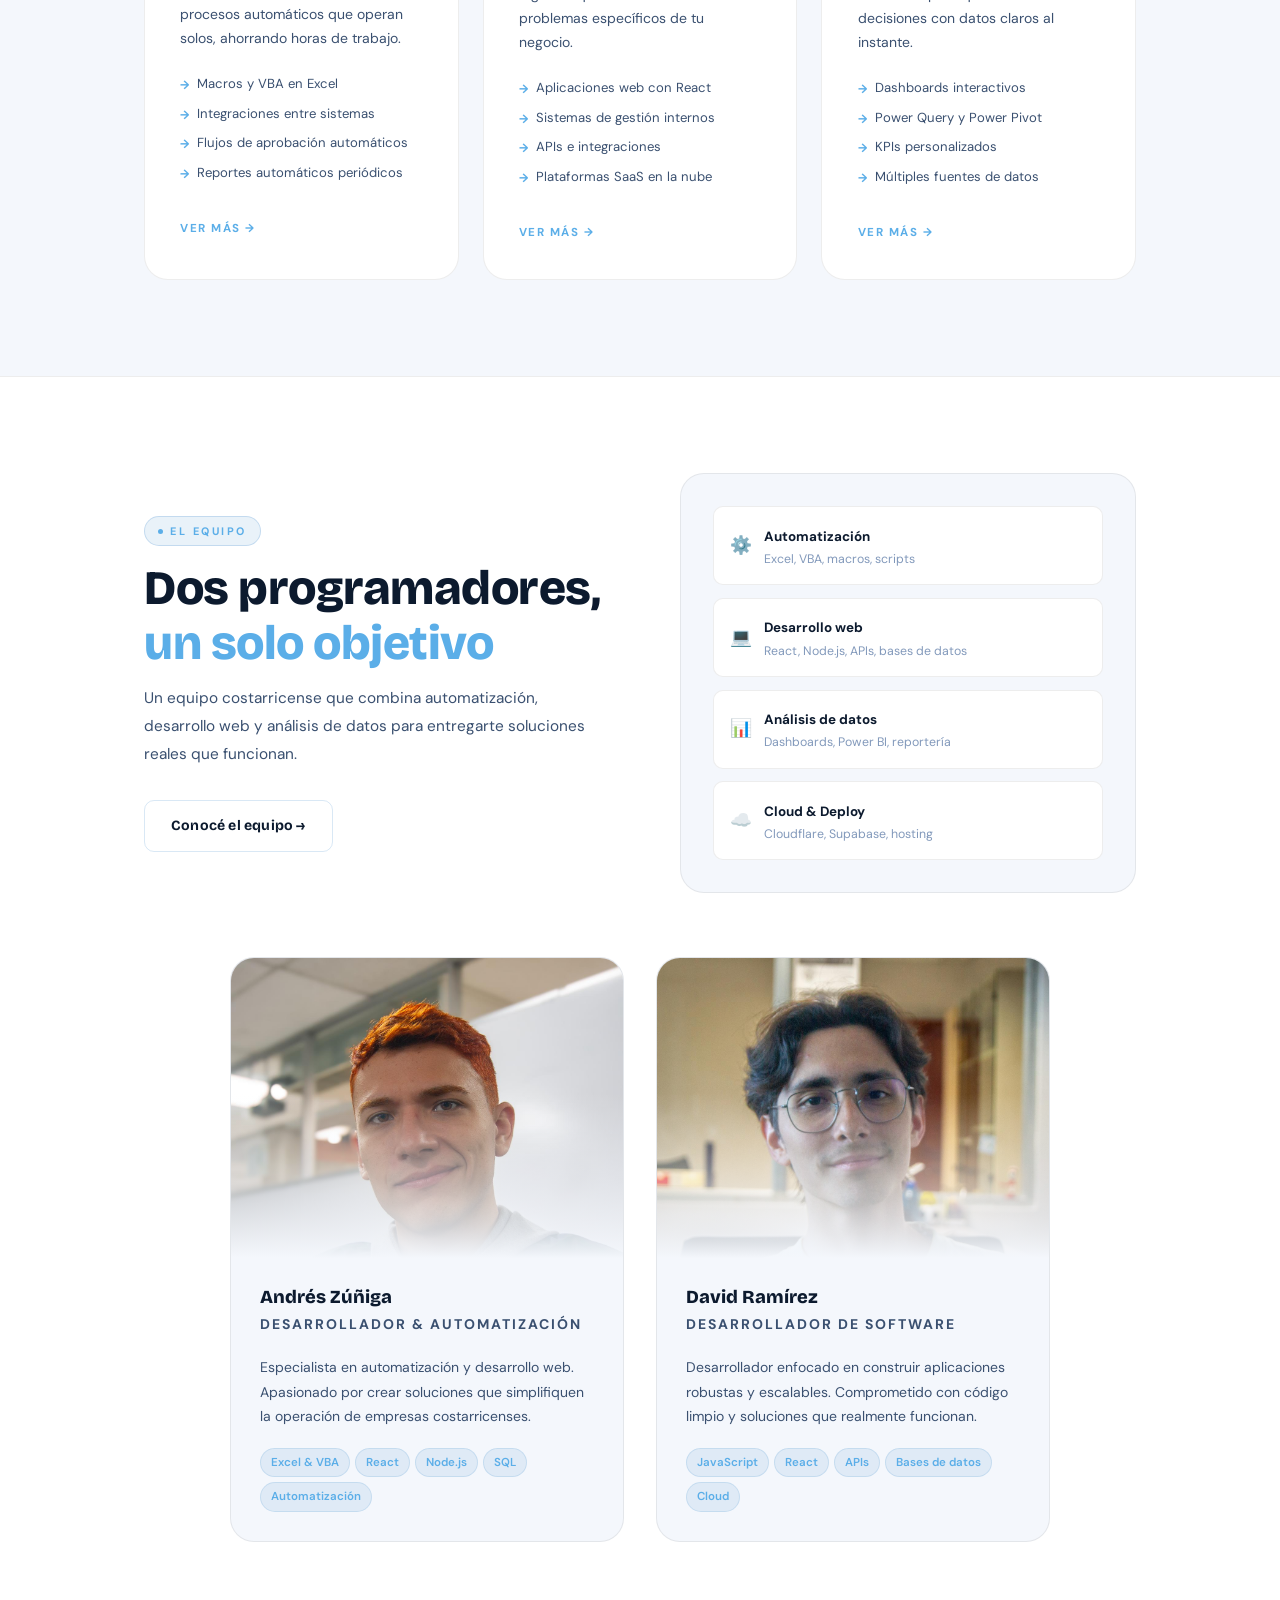
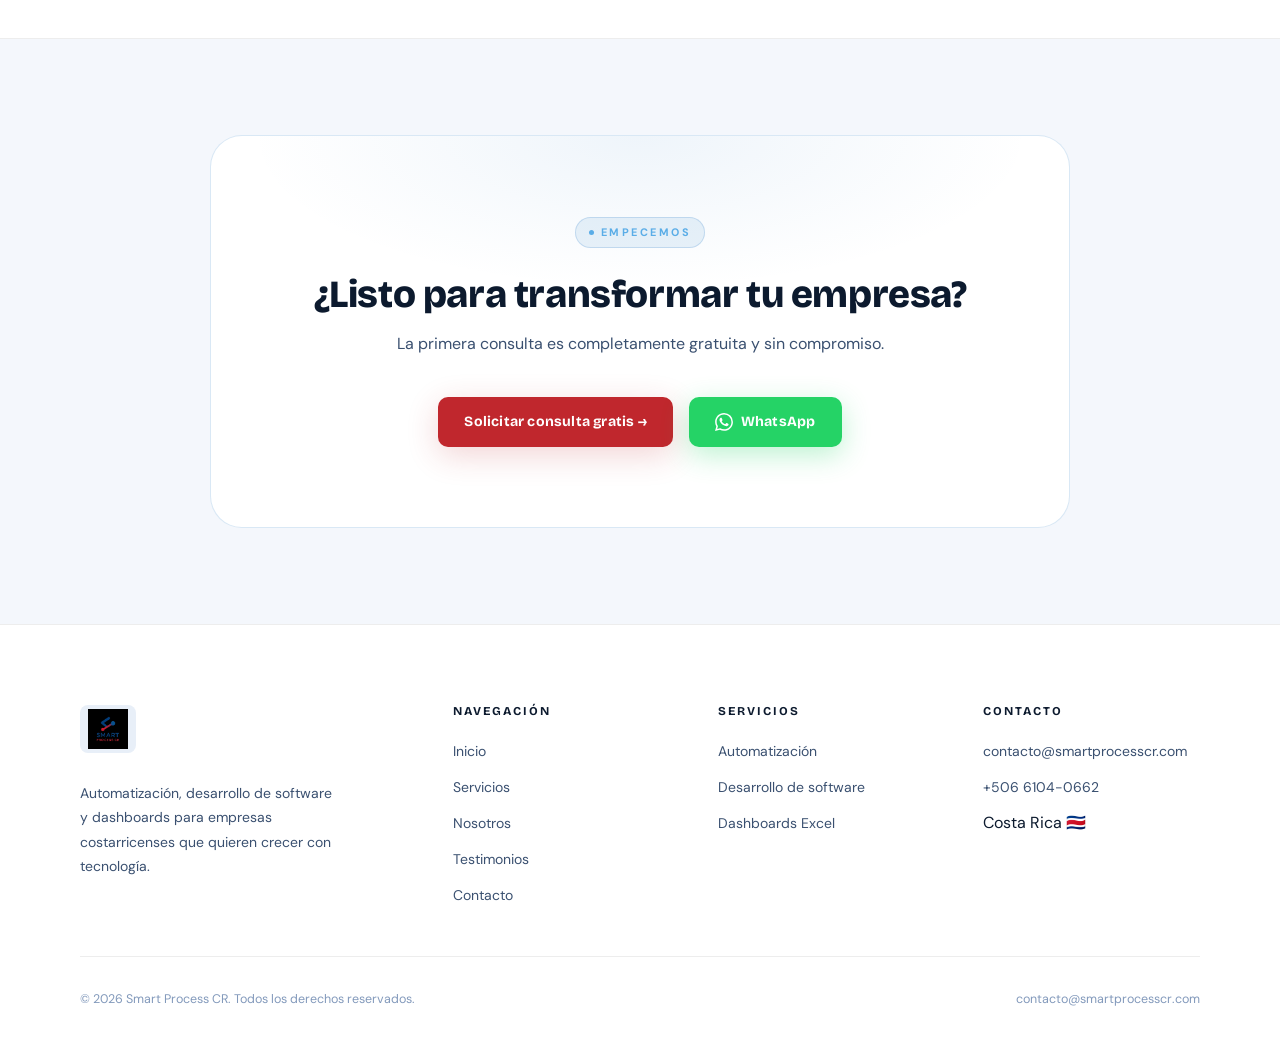
==== commit 9a089d24: "Add files via upload" ====
--- a/index.html
+++ b/index.html
@@ -1,259 +1,402 @@
 <!DOCTYPE html>
 <html lang="es">
 <head>
-  <meta charset="UTF-8"/>
-  <meta name="viewport" content="width=device-width, initial-scale=1.0"/>
-  <title>Smart Process CR | Automatización y Desarrollo de Software</title>
-  <meta name="description" content="Automatización de procesos, desarrollo de software y dashboards en Excel para empresas en Costa Rica."/>
-  <link rel="stylesheet" href="css/global.css"/>
-  <style>
-  /* ══ CANVAS PARTICLES ══ */
-  #particles{position:fixed;top:0;left:0;width:100%;height:100%;pointer-events:none;z-index:0;opacity:.5}
-
-  /* ══ HERO ══ */
-  #hero{
-    min-height:100vh;
-    display:flex;align-items:center;
-    padding:7rem 5% 5rem;
-    position:relative;overflow:hidden;
-  }
-  .hero-glow-1{position:absolute;top:-10%;right:-5%;width:700px;height:700px;border-radius:50%;background:radial-gradient(circle,rgba(47,126,199,.12) 0%,transparent 65%);pointer-events:none}
-  .hero-glow-2{position:absolute;bottom:-10%;left:-5%;width:500px;height:500px;border-radius:50%;background:radial-gradient(circle,rgba(192,39,45,.08) 0%,transparent 65%);pointer-events:none}
-  .hero-grid-lines{position:absolute;inset:0;background-image:linear-gradient(rgba(47,126,199,.04) 1px,transparent 1px),linear-gradient(90deg,rgba(47,126,199,.04) 1px,transparent 1px);background-size:60px 60px;pointer-events:none}
-  .hero-inner{max-width:1140px;margin:0 auto;width:100%;display:grid;grid-template-columns:1.1fr .9fr;gap:5rem;align-items:center;position:relative;z-index:1}
-
-  .hero-eyebrow{display:inline-flex;align-items:center;gap:8px;font-size:.7rem;font-weight:700;letter-spacing:2.5px;text-transform:uppercase;color:var(--blue-light);padding:6px 14px;background:rgba(47,126,199,.1);border:1px solid rgba(47,126,199,.2);border-radius:20px;margin-bottom:1.5rem}
-  .hero-eyebrow::before{content:'';width:6px;height:6px;border-radius:50%;background:var(--blue-light);animation:pulse-dot 2s ease-in-out infinite}
-
-  .hero-text h1{font-size:clamp(2.4rem,5vw,3.8rem);font-weight:800;color:var(--text-primary);margin-bottom:1.3rem;letter-spacing:-1px;line-height:1.1}
-  .hero-text h1 .accent{color:var(--blue-light);position:relative;display:inline-block}
-  .hero-text h1 .accent::after{content:'';position:absolute;bottom:-4px;left:0;width:100%;height:2px;background:linear-gradient(90deg,var(--blue),transparent);border-radius:2px}
-  .hero-text p{font-size:1.05rem;color:var(--text-secondary);margin-bottom:2.5rem;max-width:500px;line-height:1.8}
-
-  .hero-btns{display:flex;gap:1rem;flex-wrap:wrap;margin-bottom:3.5rem}
-
-  .hero-stats{display:flex;gap:2.5rem;padding-top:2.5rem;border-top:1px solid var(--border-subtle)}
-  .hero-stat-num{font-family:var(--font-head);font-size:2rem;font-weight:800;color:var(--text-primary);line-height:1;margin-bottom:.2rem}
-  .hero-stat-label{font-size:.75rem;color:var(--text-muted);letter-spacing:.5px}
-
-  /* Logo visual */
-  .hero-visual{display:flex;justify-content:center;align-items:center;position:relative}
-  .logo-ring{position:relative;width:360px;height:360px;display:flex;align-items:center;justify-content:center}
-  .logo-ring::before,.logo-ring::after{content:'';position:absolute;border-radius:50%;border:1px solid;animation:spin 15s linear infinite}
-  .logo-ring::before{inset:0;border-color:rgba(47,126,199,.15);animation-direction:normal}
-  .logo-ring::after{inset:20px;border-color:rgba(192,39,45,.1);animation-direction:reverse;animation-duration:20s}
-  @keyframes spin{to{transform:rotate(360deg)}}
-  .logo-ring-inner{position:relative;z-index:2;padding:2rem;background:rgba(13,22,41,.8);border:1px solid var(--border-glass);border-radius:50%;width:260px;height:260px;display:flex;align-items:center;justify-content:center;backdrop-filter:blur(20px);box-shadow:0 0 60px rgba(47,126,199,.15),inset 0 0 40px rgba(47,126,199,.05)}
-  .logo-ring-inner img{width:160px;height:160px;object-fit:contain;filter:drop-shadow(0 0 20px rgba(47,126,199,.5));animation:float 5s ease-in-out infinite}
-  @keyframes float{0%,100%{transform:translateY(0)}50%{transform:translateY(-12px)}}
-
-  /* Orbiting dots */
-  .orbit-dot{position:absolute;width:8px;height:8px;border-radius:50%;animation:orbit-anim 8s linear infinite}
-  .orbit-dot:nth-child(1){background:var(--blue-light);top:10px;left:50%;animation-delay:0s}
-  .orbit-dot:nth-child(2){background:var(--red);bottom:10px;left:50%;animation-delay:-4s}
-  @keyframes orbit-anim{0%{transform:rotate(0deg) translateX(170px) rotate(0deg)}100%{transform:rotate(360deg) translateX(170px) rotate(-360deg)}}
-
-  /* ══ SERVICIOS ══ */
-  #servicios{padding:6rem 0;position:relative;z-index:1}
-  .services-grid{display:grid;grid-template-columns:repeat(3,1fr);gap:1.5rem}
-  .srv-card{background:var(--bg-card);border:1px solid var(--border-subtle);border-radius:var(--radius-lg);overflow:hidden;transition:all .35s ease;position:relative;cursor:default}
-  .srv-card::before{content:'';position:absolute;top:0;left:0;right:0;height:2px;background:linear-gradient(90deg,transparent,var(--blue),transparent);transform:scaleX(0);transition:transform .4s ease}
-  .srv-card:hover::before{transform:scaleX(1)}
-  .srv-card:hover{border-color:var(--border-glass);box-shadow:0 20px 60px rgba(0,0,0,.4),0 0 0 1px rgba(47,126,199,.1);transform:translateY(-6px)}
-  .srv-card-inner{padding:2.2rem}
-  .srv-icon-wrap{width:56px;height:56px;border-radius:14px;display:flex;align-items:center;justify-content:center;font-size:1.5rem;margin-bottom:1.3rem;position:relative;overflow:hidden}
-  .srv-icon-wrap::after{content:'';position:absolute;inset:0;opacity:.15;border-radius:inherit}
-  .srv-icon-wrap.auto{background:rgba(27,58,107,.3);border:1px solid rgba(47,126,199,.2)}
-  .srv-icon-wrap.dev{background:rgba(47,126,199,.2);border:1px solid rgba(91,174,232,.2)}
-  .srv-icon-wrap.dash{background:rgba(192,39,45,.2);border:1px solid rgba(192,39,45,.25)}
-  .srv-card h3{font-size:1.1rem;font-weight:700;color:var(--text-primary);margin-bottom:.7rem}
-  .srv-card p{font-size:.875rem;color:var(--text-secondary);line-height:1.7;margin-bottom:1.5rem}
-  .srv-list{list-style:none;display:flex;flex-direction:column;gap:.5rem;margin-bottom:1.8rem}
-  .srv-list li{font-size:.82rem;color:var(--text-secondary);display:flex;align-items:flex-start;gap:8px}
-  .srv-list li::before{content:'→';color:var(--blue-light);font-weight:700;flex-shrink:0;font-size:.75rem;margin-top:2px}
-  .srv-link{font-size:.82rem;font-weight:700;color:var(--blue-light);text-decoration:none;display:inline-flex;align-items:center;gap:5px;transition:gap .2s,color .2s;letter-spacing:.5px;text-transform:uppercase;font-size:.7rem}
-  .srv-link:hover{gap:10px;color:var(--blue)}
-
-  /* ══ STATS BAND ══ */
-  #stats-band{padding:4rem 0;position:relative;z-index:1;overflow:hidden}
-  #stats-band::before{content:'';position:absolute;inset:0;background:linear-gradient(90deg,var(--bg-dark) 0%,rgba(47,126,199,.05) 50%,var(--bg-dark) 100%);pointer-events:none}
-  .stats-inner{border:1px solid var(--border-subtle);border-radius:var(--radius-xl);padding:3rem 4rem;display:grid;grid-template-columns:repeat(4,1fr);gap:0;background:var(--bg-card);position:relative;overflow:hidden}
-  .stats-inner::before{content:'';position:absolute;inset:0;background:radial-gradient(ellipse at 50% 0%,rgba(47,126,199,.08) 0%,transparent 60%);pointer-events:none}
-  .stat-item{text-align:center;padding:1rem;position:relative}
-  .stat-item:not(:last-child)::after{content:'';position:absolute;right:0;top:20%;height:60%;width:1px;background:var(--border-subtle)}
-  .stat-num{font-family:var(--font-head);font-size:2.8rem;font-weight:800;color:var(--text-primary);line-height:1;margin-bottom:.4rem}
-  .stat-num span{color:var(--blue-light)}
-  .stat-label{font-size:.8rem;color:var(--text-muted);letter-spacing:.5px}
-
-  /* ══ EQUIPO ══ */
-  #equipo{padding:6rem 0;position:relative;z-index:1}
-  .equipo-header{display:grid;grid-template-columns:1fr 1fr;gap:4rem;align-items:center;margin-bottom:4rem}
-  .equipo-cards{display:grid;grid-template-columns:repeat(2,1fr);gap:2rem;max-width:800px;margin:0 auto}
-  .team-card{background:var(--bg-card);border:1px solid var(--border-subtle);border-radius:var(--radius-lg);overflow:hidden;transition:all .35s ease;position:relative}
-  .team-card:hover{border-color:var(--border-glass);box-shadow:0 20px 60px rgba(0,0,0,.4);transform:translateY(-5px)}
-  .team-photo-wrap{position:relative;overflow:hidden;height:300px}
-  .team-photo-wrap img{width:100%;height:100%;object-fit:cover;object-position:center top;transition:transform .5s ease}
-  .team-card:hover .team-photo-wrap img{transform:scale(1.04)}
-  .team-photo-overlay{position:absolute;inset:0;background:linear-gradient(to top,var(--bg-card) 0%,transparent 50%)}
-  .team-card-body{padding:1.8rem}
-  .team-card-body h3{font-size:1.2rem;font-weight:800;color:var(--text-primary);margin-bottom:.2rem}
-  .team-role{font-size:.72rem;font-weight:700;letter-spacing:2px;text-transform:uppercase;color:var(--blue-light);margin-bottom:1rem}
-  .team-card-body p{font-size:.875rem;color:var(--text-secondary);line-height:1.7;margin-bottom:1.2rem}
-  .skill-chips{display:flex;flex-wrap:wrap;gap:6px}
-  .chip{background:rgba(47,126,199,.1);border:1px solid rgba(47,126,199,.15);color:var(--blue-light);font-size:.72rem;font-weight:600;padding:4px 10px;border-radius:20px;letter-spacing:.3px}
-
-  /* ══ CTA ══ */
-  #cta{padding:6rem 0;position:relative;z-index:1}
-  .cta-wrap{background:var(--bg-card);border:1px solid var(--border-glass);border-radius:var(--radius-xl);padding:5rem 4rem;text-align:center;position:relative;overflow:hidden;max-width:800px;margin:0 auto}
-  .cta-wrap::before{content:'';position:absolute;top:-60%;left:50%;transform:translateX(-50%);width:600px;height:400px;border-radius:50%;background:radial-gradient(ellipse,rgba(47,126,199,.12) 0%,transparent 70%);pointer-events:none}
-  .cta-wrap h2{font-size:clamp(1.8rem,3vw,2.5rem);font-weight:800;color:var(--text-primary);margin-bottom:1rem;letter-spacing:-.5px}
-  .cta-wrap p{font-size:1rem;color:var(--text-secondary);margin-bottom:2.5rem}
-  .cta-btns{display:flex;gap:1rem;justify-content:center;flex-wrap:wrap}
-  .wa-btn{display:inline-flex;align-items:center;gap:9px;background:#25D366;color:#fff;padding:14px 26px;border-radius:var(--radius-sm);font-family:var(--font-head);font-weight:700;font-size:.9rem;text-decoration:none;transition:all .3s ease}
-  .wa-btn:hover{background:#1fba58;transform:translateY(-2px);box-shadow:0 8px 30px rgba(37,211,102,.3)}
-
-  @media(max-width:900px){
-    .hero-inner{grid-template-columns:1fr;text-align:center;gap:3rem}
-    .hero-text p{margin:0 auto 2.5rem}
-    .hero-btns{justify-content:center}
-    .hero-stats{justify-content:center}
-    .hero-visual{order:-1}
-    .logo-ring{width:260px;height:260px}
-    .logo-ring-inner{width:200px;height:200px}
-    .logo-ring-inner img{width:120px;height:120px}
-    .services-grid{grid-template-columns:1fr}
-    .stats-inner{grid-template-columns:repeat(2,1fr)}
-    .equipo-header{grid-template-columns:1fr}
-    .equipo-cards{grid-template-columns:1fr}
-    .cta-wrap{padding:3rem 2rem}
-  }
-  @media(max-width:560px){
-    .stats-inner{grid-template-columns:1fr;padding:2rem}
-    .stat-item:not(:last-child)::after{display:none}
-    .hero-stats{flex-wrap:wrap;gap:1.5rem}
-  }
-  </style>
+<meta charset="UTF-8"/>
+<meta name="viewport" content="width=device-width, initial-scale=1.0"/>
+<title>Smart Process CR | Automatización y Desarrollo de Software en Costa Rica</title>
+<meta name="description" content="Automatizamos procesos, desarrollamos software a medida y creamos dashboards en Excel para empresas en Costa Rica."/>
+<link rel="stylesheet" href="css/global.css"/>
+<style>
+/* ══ HERO ══ */
+#hero {
+  min-height: 100vh;
+  display: flex; align-items: center;
+  padding: 8rem 5% 5rem;
+  position: relative; overflow: hidden;
+}
+/* Mesh background */
+.hero-mesh {
+  position: absolute; inset: 0; pointer-events: none; z-index: 0;
+  background:
+    radial-gradient(ellipse 55% 60% at 75% 40%, rgba(47,126,199,.11) 0%, transparent 65%),
+    radial-gradient(ellipse 40% 40% at 20% 70%, rgba(192,39,45,.07) 0%, transparent 60%);
+  transition: background .35s;
+}
+[data-theme="light"] .hero-mesh {
+  background:
+    radial-gradient(ellipse 55% 60% at 75% 40%, rgba(47,126,199,.09) 0%, transparent 65%),
+    radial-gradient(ellipse 40% 40% at 20% 70%, rgba(192,39,45,.05) 0%, transparent 60%);
+}
+/* Grid dot pattern */
+.hero-dots {
+  position: absolute; inset: 0; pointer-events: none; z-index: 0;
+  background-image: radial-gradient(circle, var(--border) 1px, transparent 1px);
+  background-size: 36px 36px;
+  mask-image: radial-gradient(ellipse 80% 80% at 50% 50%, black 30%, transparent 100%);
+}
+
+.hero-inner {
+  max-width: 1120px; margin: 0 auto; width: 100%;
+  display: grid; grid-template-columns: 1fr 1fr;
+  gap: 5rem; align-items: center; position: relative; z-index: 1;
+}
+
+/* Left */
+.hero-badge {
+  display: inline-flex; align-items: center; gap: 7px;
+  font-size: .7rem; font-weight: 700; letter-spacing: 2px; text-transform: uppercase;
+  color: var(--blue-h); background: rgba(47,126,199,.1);
+  border: 1px solid rgba(47,126,199,.22); border-radius: 20px;
+  padding: 5px 14px; margin-bottom: 1.4rem;
+}
+.hero-badge::before { content:''; width:6px;height:6px;border-radius:50%;background:var(--blue-h);animation:blink 2s infinite; }
+
+.hero-h1 {
+  font-size: clamp(2.6rem, 5.5vw, 4.2rem);
+  font-weight: 800; color: var(--text1);
+  letter-spacing: -1.5px; line-height: 1.07;
+  margin-bottom: 1.4rem;
+}
+.hero-h1 .line2 { color: var(--blue-h); display: block; }
+.hero-h1 .line3 {
+  color: transparent;
+  -webkit-text-stroke: 1.5px var(--red);
+  display: block;
+}
+[data-theme="light"] .hero-h1 .line3 { -webkit-text-stroke: 2px var(--red); }
+
+.hero-p { font-size: 1.02rem; color: var(--text2); margin-bottom: 2.4rem; max-width: 460px; line-height: 1.8; }
+.hero-btns { display: flex; gap: .9rem; flex-wrap: wrap; margin-bottom: 3.5rem; }
+
+.hero-metrics {
+  display: flex; gap: 2rem;
+  padding-top: 2.5rem; border-top: 1px solid var(--border2);
+}
+.metric-num {
+  font-family: var(--font-h); font-size: 1.9rem; font-weight: 800;
+  color: var(--text1); line-height: 1;
+}
+.metric-num span { color: var(--blue-h); }
+.metric-label { font-size: .73rem; color: var(--text3); letter-spacing: .5px; margin-top: .2rem; }
+
+/* Right — logo visual */
+.hero-visual {
+  display: flex; align-items: center; justify-content: center;
+  position: relative;
+}
+.logo-frame {
+  width: 380px; height: 380px;
+  display: flex; align-items: center; justify-content: center;
+  position: relative;
+}
+/* Animated rings */
+.ring {
+  position: absolute; border-radius: 50%;
+  border: 1px dashed var(--border);
+  animation: spin 20s linear infinite;
+}
+.ring-1 { inset: 0; animation-duration: 22s; }
+.ring-2 { inset: 30px; animation-direction: reverse; animation-duration: 16s; }
+.ring-3 { inset: 65px; animation-duration: 28s; border-style: solid; border-color: var(--border2); }
+@keyframes spin { to { transform: rotate(360deg); } }
+
+/* Dots on rings */
+.ring-dot {
+  position: absolute; width: 10px; height: 10px; border-radius: 50%;
+  top: 50%; left: 50%; transform-origin: 0 0;
+}
+.rd-blue { background: var(--blue); box-shadow: 0 0 12px var(--blue); }
+.rd-red  { background: var(--red);  box-shadow: 0 0 12px var(--red); }
+
+/* Logo container */
+.logo-center {
+  position: relative; z-index: 2;
+  width: 230px; height: 230px;
+  background: var(--bg2);
+  border: 1px solid var(--border);
+  border-radius: 40px;
+  display: flex; align-items: center; justify-content: center;
+  box-shadow: var(--sh-blue);
+  animation: float 5s ease-in-out infinite;
+}
+.logo-center img {
+  width: 170px; height: 170px; object-fit: contain;
+  /* PNG has black bg — clip it out with mix-blend-mode in dark, show bg in light */
+}
+/* Dark: logo tiene fondo negro → usamos lighten para que se transparente */
+:root:not([data-theme="light"]) .logo-center img,
+[data-theme="dark"] .logo-center img {
+  mix-blend-mode: lighten;
+}
+/* Light: ponemos el contenedor con fondo blanco limpio */
+[data-theme="light"] .logo-center { background: #fff; border-color: rgba(47,126,199,.2); }
+[data-theme="light"] .logo-center img { mix-blend-mode: multiply; }
+
+@keyframes float { 0%,100%{transform:translateY(0)} 50%{transform:translateY(-14px)} }
+
+/* Floating tech pills */
+.tech-pill {
+  position: absolute; background: var(--bg2); border: 1px solid var(--border);
+  border-radius: 20px; padding: 6px 12px;
+  font-family: var(--font-h); font-size: .73rem; font-weight: 700; color: var(--text2);
+  white-space: nowrap; animation: float 4s ease-in-out infinite;
+  box-shadow: var(--sh-card); z-index: 3;
+}
+.pill-1 { top: 30px; right: -10px; animation-delay: 0s; }
+.pill-2 { bottom: 80px; left: -20px; animation-delay: -1.5s; }
+.pill-3 { top: 120px; left: -30px; animation-delay: -.8s; }
+.pill-4 { bottom: 30px; right: -10px; animation-delay: -2.2s; }
+
+/* ══ SERVICES ══ */
+#servicios { padding: 6rem 0; }
+.srv-grid { display: grid; grid-template-columns: repeat(3,1fr); gap: 1.5rem; }
+.srv-card {
+  background: var(--bg2); border: 1px solid var(--border2);
+  border-radius: var(--r-lg); padding: 2.2rem;
+  transition: all .35s ease; position: relative; overflow: hidden;
+}
+.srv-card::before {
+  content: ''; position: absolute; top: 0; left: 0; right: 0; height: 3px;
+  background: linear-gradient(90deg, var(--blue) 0%, var(--red) 100%);
+  transform: scaleX(0); transition: transform .4s ease;
+  transform-origin: left;
+}
+.srv-card:hover { border-color: var(--border); box-shadow: var(--sh-blue); transform: translateY(-6px); }
+.srv-card:hover::before { transform: scaleX(1); }
+
+.srv-ico {
+  width: 54px; height: 54px; border-radius: 14px;
+  display: flex; align-items: center; justify-content: center;
+  font-size: 1.4rem; margin-bottom: 1.3rem;
+  border: 1px solid var(--border2);
+}
+.ico-a { background: rgba(27,58,107,.18); }
+.ico-d { background: rgba(47,126,199,.14); }
+.ico-x { background: rgba(192,39,45,.14); }
+[data-theme="light"] .ico-a { background: rgba(27,58,107,.08); }
+[data-theme="light"] .ico-d { background: rgba(47,126,199,.08); }
+[data-theme="light"] .ico-x { background: rgba(192,39,45,.07); }
+
+.srv-card h3 { font-size: 1.08rem; font-weight: 800; color: var(--text1); margin-bottom: .6rem; }
+.srv-card p  { font-size: .875rem; color: var(--text2); line-height: 1.7; margin-bottom: 1.4rem; }
+.srv-items   { list-style: none; display: flex; flex-direction: column; gap: .45rem; margin-bottom: 1.8rem; }
+.srv-items li { font-size: .82rem; color: var(--text2); display: flex; gap: 8px; }
+.srv-items li::before { content:'→'; color:var(--blue-h); font-weight:700; font-size:.75rem; margin-top:2px; flex-shrink:0; }
+.srv-more { font-size: .72rem; font-weight: 700; text-transform: uppercase; letter-spacing: 1.5px; color: var(--blue-h); text-decoration: none; display: inline-flex; align-items: center; gap: 5px; transition: gap .2s; }
+.srv-more:hover { gap: 10px; }
+
+/* ══ MARQUEE ══ */
+#marquee { padding: 3rem 0; overflow: hidden; border-top: 1px solid var(--border2); border-bottom: 1px solid var(--border2); background: var(--bg2); }
+.marquee-track {
+  display: flex; gap: 3rem; width: max-content;
+  animation: marquee 22s linear infinite;
+}
+@keyframes marquee { to { transform: translateX(-50%); } }
+.marquee-item { display: flex; align-items: center; gap: .6rem; font-family: var(--font-h); font-weight: 700; font-size: .85rem; color: var(--text3); white-space: nowrap; }
+.marquee-item .dot { width: 4px; height: 4px; border-radius: 50%; background: var(--red); }
+
+/* ══ EQUIPO ══ */
+#equipo { padding: 6rem 0; background: var(--bg2); border-top: 1px solid var(--border2); border-bottom: 1px solid var(--border2); }
+.equipo-header { display: grid; grid-template-columns: 1fr 1fr; gap: 5rem; align-items: center; margin-bottom: 4rem; }
+.skills-box {
+  background: var(--bg); border: 1px solid var(--border2);
+  border-radius: var(--r-lg); padding: 2rem; display: flex; flex-direction: column; gap: .8rem;
+}
+.skill-row {
+  display: flex; align-items: center; gap: 12px; padding: .9rem 1rem;
+  background: var(--bg2); border: 1px solid var(--border2);
+  border-radius: var(--r-sm); transition: border-color .25s;
+}
+.skill-row:hover { border-color: var(--border); }
+.skill-row .si { font-size: 1.1rem; }
+.skill-row strong { font-size: .84rem; font-weight: 700; color: var(--text1); }
+.skill-row span   { font-size: .77rem; color: var(--text3); display: block; }
+
+.team-grid { display: grid; grid-template-columns: repeat(2,1fr); gap: 2rem; max-width: 820px; margin: 0 auto; }
+.team-card {
+  background: var(--bg); border: 1px solid var(--border2);
+  border-radius: var(--r-lg); overflow: hidden;
+  transition: all .35s ease;
+}
+.team-card:hover { border-color: var(--border); box-shadow: var(--sh-card); transform: translateY(-5px); }
+.tc-photo { position: relative; height: 300px; overflow: hidden; }
+.tc-photo img { width:100%; height:100%; object-fit:cover; object-position:center top; transition:transform .5s ease; }
+.team-card:hover .tc-photo img { transform: scale(1.05); }
+.tc-overlay { position:absolute;inset:0;background:linear-gradient(to top,var(--bg) 0%,transparent 55%); }
+.tc-body { padding: 1.8rem; }
+.tc-body h3 { font-size:1.15rem;font-weight:800;color:var(--text1);margin-bottom:.2rem; }
+.tc-role { font-size:.7rem;font-weight:700;letter-spacing:2px;text-transform:uppercase;color:var(--blue-h);margin-bottom:1rem; }
+.tc-body p { font-size:.875rem;color:var(--text2);line-height:1.75;margin-bottom:1.2rem; }
+.chips { display:flex;flex-wrap:wrap;gap:5px; }
+.chip { background:rgba(47,126,199,.1);border:1px solid rgba(47,126,199,.14);color:var(--blue-h);font-size:.72rem;font-weight:600;padding:4px 10px;border-radius:20px; }
+
+/* ══ CTA ══ */
+#cta { padding: 6rem 0; }
+.cta-card {
+  max-width: 860px; margin: 0 auto;
+  background: var(--bg2); border: 1px solid var(--border);
+  border-radius: var(--r-xl); padding: 5rem 4rem; text-align: center;
+  position: relative; overflow: hidden;
+}
+.cta-card::before {
+  content:''; position:absolute; inset:0;
+  background: radial-gradient(ellipse 70% 60% at 50% 0%, rgba(47,126,199,.08) 0%, transparent 65%);
+  pointer-events:none;
+}
+.cta-card h2 { font-size: clamp(1.8rem,3vw,2.5rem); font-weight:800; color:var(--text1); margin-bottom:.9rem; letter-spacing:-.4px; }
+.cta-card p  { font-size:1rem;color:var(--text2);margin-bottom:2.5rem; }
+.cta-btns    { display:flex;gap:1rem;justify-content:center;flex-wrap:wrap; }
+.btn-wa { background:#25D366;color:#fff;box-shadow:0 8px 28px rgba(37,211,102,.3); }
+.btn-wa:hover { background:#1fba58;box-shadow:0 12px 36px rgba(37,211,102,.4); }
+
+/* ══ RESPONSIVE ══ */
+@media(max-width:900px){
+  .hero-inner{grid-template-columns:1fr;text-align:center;gap:3rem}
+  .hero-p{margin:0 auto 2.4rem}
+  .hero-btns{justify-content:center}
+  .hero-metrics{justify-content:center}
+  .hero-visual{order:-1}
+  .logo-frame{width:280px;height:280px}
+  .logo-center{width:180px;height:180px;border-radius:30px}
+  .logo-center img{width:130px;height:130px}
+  .tech-pill{display:none}
+  .srv-grid{grid-template-columns:1fr}
+  .equipo-header{grid-template-columns:1fr;gap:2.5rem}
+  .team-grid{grid-template-columns:1fr}
+  .cta-card{padding:3.5rem 2rem}
+}
+@media(max-width:560px){.hero-metrics{flex-wrap:wrap;gap:1.5rem}}
+</style>
 </head>
 <body>
-<canvas id="particles"></canvas>
 <div id="nav-placeholder"></div>
 
 <!-- ══ HERO ══ -->
 <section id="hero">
-  <div class="hero-glow-1"></div>
-  <div class="hero-glow-2"></div>
-  <div class="hero-grid-lines"></div>
+  <div class="hero-mesh"></div>
+  <div class="hero-dots"></div>
   <div class="hero-inner">
+
     <div class="hero-text">
-      <div class="hero-eyebrow">Costa Rica · Soluciones Digitales</div>
-      <h1>
-        Transforma tus procesos en<br>
-        <span class="accent">ventajas reales</span>
+      <div class="hero-badge">Costa Rica · Tecnología que transforma</div>
+      <h1 class="hero-h1">
+        Hacemos que tu empresa<br>
+        <span class="line2">trabaje más inteligente.</span>
+        <span class="line3">No más manual.</span>
       </h1>
-      <p>Automatizamos flujos de trabajo, desarrollamos software a medida y creamos dashboards en Excel para que tu empresa opere más inteligente y sin errores.</p>
+      <p class="hero-p">Automatizamos procesos, desarrollamos software a medida y creamos dashboards en Excel para que operes con eficiencia y sin errores.</p>
       <div class="hero-btns">
-        <a href="pages/contacto.html" class="btn-primary">Consulta gratis →</a>
-        <a href="pages/servicios.html" class="btn-ghost">Ver servicios</a>
-      </div>
-      <div class="hero-stats">
-        <div class="hero-stat">
-          <div class="hero-stat-num"><span data-count="100" data-suffix="%">0%</span></div>
-          <div class="hero-stat-label">Personalizado</div>
-        </div>
-        <div class="hero-stat">
-          <div class="hero-stat-num"><span data-count="3" data-suffix=" servicios">0</span></div>
-          <div class="hero-stat-label">Especializados</div>
-        </div>
-        <div class="hero-stat">
-          <div class="hero-stat-num" style="color:var(--blue-light)">CR 🇨🇷</div>
-          <div class="hero-stat-label">Foco local</div>
-        </div>
-      </div>
-    </div>
-    <div class="hero-visual fade-right">
-      <div class="logo-ring">
-        <div class="orbit-dot"></div>
-        <div class="orbit-dot"></div>
-        <div class="logo-ring-inner">
-          <img src="imagenes/logo.jpeg" alt="Smart Process CR"/>
-        </div>
-      </div>
-    </div>
+        <a href="pages/contacto.html" class="btn btn-red">Consulta gratis →</a>
+        <a href="pages/servicios.html" class="btn btn-outline">Ver servicios</a>
+      </div>
+      <div class="hero-metrics">
+        <div>
+          <div class="metric-num"><span data-count="100" data-suffix="%">0%</span></div>
+          <div class="metric-label">Personalizado</div>
+        </div>
+        <div>
+          <div class="metric-num"><span data-count="3">0</span> <span style="color:var(--blue-h);font-size:1.2rem">servicios</span></div>
+          <div class="metric-label">Especializados</div>
+        </div>
+        <div>
+          <div class="metric-num" style="color:var(--blue-h)">CR 🇨🇷</div>
+          <div class="metric-label">Enfoque local</div>
+        </div>
+      </div>
+    </div>
+
+    <div class="hero-visual reveal right">
+      <div class="logo-frame">
+        <div class="ring ring-1"></div>
+        <div class="ring ring-2"></div>
+        <div class="ring ring-3"></div>
+        <!-- Animated dot on outer ring -->
+        <div style="position:absolute;inset:0;animation:spin 10s linear infinite;border-radius:50%">
+          <div class="ring-dot rd-blue" style="transform:translateX(-50%) translateY(-50%) rotate(0deg) translateX(189px)"></div>
+        </div>
+        <div style="position:absolute;inset:0;animation:spin 14s linear infinite reverse;border-radius:50%">
+          <div class="ring-dot rd-red" style="transform:translateX(-50%) translateY(-50%) translateX(159px)"></div>
+        </div>
+        <div class="logo-center">
+          <img src="imagenes/logo.png" alt="Smart Process CR"/>
+        </div>
+        <div class="tech-pill pill-1">⚙️ Automatización</div>
+        <div class="tech-pill pill-2">💻 React & Node</div>
+        <div class="tech-pill pill-3">📊 Power Query</div>
+        <div class="tech-pill pill-4">🇨🇷 Costa Rica</div>
+      </div>
+    </div>
+
   </div>
 </section>
+
+<!-- ══ MARQUEE ══ -->
+<div id="marquee">
+  <div class="marquee-track">
+    <span class="marquee-item"><span class="dot"></span>Automatización de procesos</span>
+    <span class="marquee-item"><span class="dot"></span>Desarrollo de software</span>
+    <span class="marquee-item"><span class="dot"></span>Dashboards en Excel</span>
+    <span class="marquee-item"><span class="dot"></span>React &amp; Node.js</span>
+    <span class="marquee-item"><span class="dot"></span>Power Query</span>
+    <span class="marquee-item"><span class="dot"></span>APIs e integraciones</span>
+    <span class="marquee-item"><span class="dot"></span>VBA &amp; Macros</span>
+    <span class="marquee-item"><span class="dot"></span>Sistemas SaaS</span>
+    <span class="marquee-item"><span class="dot"></span>Costa Rica 🇨🇷</span>
+    <!-- duplicate for seamless loop -->
+    <span class="marquee-item"><span class="dot"></span>Automatización de procesos</span>
+    <span class="marquee-item"><span class="dot"></span>Desarrollo de software</span>
+    <span class="marquee-item"><span class="dot"></span>Dashboards en Excel</span>
+    <span class="marquee-item"><span class="dot"></span>React &amp; Node.js</span>
+    <span class="marquee-item"><span class="dot"></span>Power Query</span>
+    <span class="marquee-item"><span class="dot"></span>APIs e integraciones</span>
+    <span class="marquee-item"><span class="dot"></span>VBA &amp; Macros</span>
+    <span class="marquee-item"><span class="dot"></span>Sistemas SaaS</span>
+    <span class="marquee-item"><span class="dot"></span>Costa Rica 🇨🇷</span>
+  </div>
+</div>
 
 <!-- ══ SERVICIOS ══ -->
 <section id="servicios">
   <div class="section-inner">
-    <span class="section-tag">Lo que hacemos</span>
-    <h2 class="section-title">Nuestros <span>servicios</span></h2>
-    <p class="section-sub">Soluciones tecnológicas diseñadas para empresas que quieren operar con mayor eficiencia y control.</p>
-    <div class="services-grid">
-      <div class="srv-card fade-up">
-        <div class="srv-card-inner">
-          <div class="srv-icon-wrap auto">⚙️</div>
-          <h3>Automatización de Procesos</h3>
-          <p>Convertimos flujos manuales y repetitivos en procesos automáticos que operan solos, sin intervención humana.</p>
-          <ul class="srv-list">
-            <li>Macros y VBA en Excel</li>
-            <li>Integraciones entre sistemas</li>
-            <li>Flujos de aprobación automáticos</li>
-            <li>Procesamiento masivo de datos</li>
-          </ul>
-          <a href="pages/servicios.html#automatizacion" class="srv-link">Ver más →</a>
-        </div>
-      </div>
-      <div class="srv-card fade-up" style="transition-delay:.1s">
-        <div class="srv-card-inner">
-          <div class="srv-icon-wrap dev">💻</div>
-          <h3>Desarrollo de Software</h3>
-          <p>Aplicaciones web y herramientas digitales a medida que resuelven los problemas específicos de tu negocio.</p>
-          <ul class="srv-list">
-            <li>Aplicaciones web con React</li>
-            <li>Sistemas de gestión internos</li>
-            <li>APIs e integraciones</li>
-            <li>Plataformas SaaS en la nube</li>
-          </ul>
-          <a href="pages/servicios.html#software" class="srv-link">Ver más →</a>
-        </div>
-      </div>
-      <div class="srv-card fade-up" style="transition-delay:.2s">
-        <div class="srv-card-inner">
-          <div class="srv-icon-wrap dash">📈</div>
-          <h3>Dashboards en Excel</h3>
-          <p>Tableros de control visuales, dinámicos y fáciles de interpretar para que tomes decisiones con datos claros.</p>
-          <ul class="srv-list">
-            <li>Dashboards interactivos</li>
-            <li>Reportes automáticos</li>
-            <li>Power Query y Power Pivot</li>
-            <li>KPIs personalizados</li>
-          </ul>
-          <a href="pages/servicios.html#dashboards" class="srv-link">Ver más →</a>
-        </div>
-      </div>
-    </div>
-  </div>
-</section>
-
-<!-- ══ STATS ══ -->
-<section id="stats-band">
-  <div class="section-inner">
-    <div class="stats-inner fade-up">
-      <div class="stat-item">
-        <div class="stat-num"><span data-count="100" data-suffix="%">0%</span></div>
-        <div class="stat-label">Proyectos personalizados</div>
-      </div>
-      <div class="stat-item">
-        <div class="stat-num"><span data-count="3" data-suffix="">0</span><span style="color:var(--blue-light)"> servicios</span></div>
-        <div class="stat-label">Especializados</div>
-      </div>
-      <div class="stat-item">
-        <div class="stat-num"><span data-count="2" data-suffix="">0</span><span style="color:var(--blue-light)"> devs</span></div>
-        <div class="stat-label">En tu equipo</div>
-      </div>
-      <div class="stat-item">
-        <div class="stat-num" style="color:var(--blue-light)">🇨🇷</div>
-        <div class="stat-label">Costa Rica primero</div>
+    <span class="tag">Lo que hacemos</span>
+    <h2 class="h-title">Nuestros <em>servicios</em></h2>
+    <p class="h-sub">Soluciones tecnológicas a medida para empresas que quieren operar con mayor eficiencia y control.</p>
+    <div class="srv-grid">
+      <div class="srv-card reveal up">
+        <div class="srv-ico ico-a">⚙️</div>
+        <h3>Automatización de Procesos</h3>
+        <p>Convertimos flujos manuales en procesos automáticos que operan solos, ahorrando horas de trabajo.</p>
+        <ul class="srv-items">
+          <li>Macros y VBA en Excel</li>
+          <li>Integraciones entre sistemas</li>
+          <li>Flujos de aprobación automáticos</li>
+          <li>Reportes automáticos periódicos</li>
+        </ul>
+        <a href="pages/servicios.html#automatizacion" class="srv-more">Ver más →</a>
+      </div>
+      <div class="srv-card reveal up" style="transition-delay:.1s">
+        <div class="srv-ico ico-d">💻</div>
+        <h3>Desarrollo de Software</h3>
+        <p>Aplicaciones web y herramientas digitales que resuelven los problemas específicos de tu negocio.</p>
+        <ul class="srv-items">
+          <li>Aplicaciones web con React</li>
+          <li>Sistemas de gestión internos</li>
+          <li>APIs e integraciones</li>
+          <li>Plataformas SaaS en la nube</li>
+        </ul>
+        <a href="pages/servicios.html#software" class="srv-more">Ver más →</a>
+      </div>
+      <div class="srv-card reveal up" style="transition-delay:.2s">
+        <div class="srv-ico ico-x">📈</div>
+        <h3>Dashboards en Excel</h3>
+        <p>Tableros de control visuales y dinámicos para que tomes decisiones con datos claros al instante.</p>
+        <ul class="srv-items">
+          <li>Dashboards interactivos</li>
+          <li>Power Query y Power Pivot</li>
+          <li>KPIs personalizados</li>
+          <li>Múltiples fuentes de datos</li>
+        </ul>
+        <a href="pages/servicios.html#dashboards" class="srv-more">Ver más →</a>
       </div>
     </div>
   </div>
@@ -263,79 +406,45 @@
 <section id="equipo">
   <div class="section-inner">
     <div class="equipo-header">
-      <div class="fade-left">
-        <span class="section-tag">El equipo</span>
-        <h2 class="section-title">Dos programadores,<br><span>un solo objetivo</span></h2>
-        <p style="color:var(--text-secondary);font-size:.95rem;line-height:1.8">Somos un equipo costarricense que combina experiencia en automatización, desarrollo web y análisis de datos para entregarte soluciones reales.</p>
-        <a href="pages/nosotros.html" class="btn-ghost" style="margin-top:1.8rem">Conocé el equipo →</a>
-      </div>
-      <div class="fade-right" style="background:var(--bg-card);border:1px solid var(--border-subtle);border-radius:var(--radius-lg);padding:2rem">
-        <div style="display:flex;flex-direction:column;gap:1rem">
-          <div style="display:flex;align-items:center;gap:10px;padding:.8rem;border-radius:10px;background:rgba(47,126,199,.06);border:1px solid rgba(47,126,199,.1)">
-            <span style="font-size:1.2rem">⚙️</span>
-            <div>
-              <div style="font-size:.82rem;font-weight:700;color:var(--text-primary)">Automatización</div>
-              <div style="font-size:.75rem;color:var(--text-muted)">Excel, VBA, macros, scripts</div>
-            </div>
+      <div class="reveal left">
+        <span class="tag">El equipo</span>
+        <h2 class="h-title">Dos programadores,<br><em>un solo objetivo</em></h2>
+        <p style="color:var(--text2);font-size:.96rem;line-height:1.8;margin-bottom:2rem">Un equipo costarricense que combina automatización, desarrollo web y análisis de datos para entregarte soluciones reales que funcionan.</p>
+        <a href="pages/nosotros.html" class="btn btn-outline">Conocé el equipo →</a>
+      </div>
+      <div class="skills-box reveal right">
+        <div class="skill-row"><span class="si">⚙️</span><div><strong>Automatización</strong><span>Excel, VBA, macros, scripts</span></div></div>
+        <div class="skill-row"><span class="si">💻</span><div><strong>Desarrollo web</strong><span>React, Node.js, APIs, bases de datos</span></div></div>
+        <div class="skill-row"><span class="si">📊</span><div><strong>Análisis de datos</strong><span>Dashboards, Power BI, reportería</span></div></div>
+        <div class="skill-row"><span class="si">☁️</span><div><strong>Cloud &amp; Deploy</strong><span>Cloudflare, Supabase, hosting</span></div></div>
+      </div>
+    </div>
+    <div class="team-grid">
+      <div class="team-card reveal up">
+        <div class="tc-photo">
+          <img src="imagenes/andres.jpeg" alt="Andrés Zúñiga"/>
+          <div class="tc-overlay"></div>
+        </div>
+        <div class="tc-body">
+          <h3>Andrés Zúñiga</h3>
+          <p class="tc-role">Desarrollador & Automatización</p>
+          <p>Especialista en automatización y desarrollo web. Apasionado por crear soluciones que simplifiquen la operación de empresas costarricenses.</p>
+          <div class="chips">
+            <span class="chip">Excel & VBA</span><span class="chip">React</span><span class="chip">Node.js</span><span class="chip">SQL</span><span class="chip">Automatización</span>
           </div>
-          <div style="display:flex;align-items:center;gap:10px;padding:.8rem;border-radius:10px;background:rgba(47,126,199,.06);border:1px solid rgba(47,126,199,.1)">
-            <span style="font-size:1.2rem">💻</span>
-            <div>
-              <div style="font-size:.82rem;font-weight:700;color:var(--text-primary)">Desarrollo web</div>
-              <div style="font-size:.75rem;color:var(--text-muted)">React, Node.js, APIs, bases de datos</div>
-            </div>
-          </div>
-          <div style="display:flex;align-items:center;gap:10px;padding:.8rem;border-radius:10px;background:rgba(47,126,199,.06);border:1px solid rgba(47,126,199,.1)">
-            <span style="font-size:1.2rem">📊</span>
-            <div>
-              <div style="font-size:.82rem;font-weight:700;color:var(--text-primary)">Análisis de datos</div>
-              <div style="font-size:.75rem;color:var(--text-muted)">Dashboards, Power BI, reportería</div>
-            </div>
-          </div>
-          <div style="display:flex;align-items:center;gap:10px;padding:.8rem;border-radius:10px;background:rgba(47,126,199,.06);border:1px solid rgba(47,126,199,.1)">
-            <span style="font-size:1.2rem">☁️</span>
-            <div>
-              <div style="font-size:.82rem;font-weight:700;color:var(--text-primary)">Cloud & Deploy</div>
-              <div style="font-size:.75rem;color:var(--text-muted)">Cloudflare, Supabase, hosting</div>
-            </div>
-          </div>
-        </div>
-      </div>
-    </div>
-    <div class="equipo-cards">
-      <div class="team-card fade-up">
-        <div class="team-photo-wrap">
-          <img src="imagenes/andres.jpeg" alt="Andrés Zúñiga"/>
-          <div class="team-photo-overlay"></div>
-        </div>
-        <div class="team-card-body">
-          <h3>Andrés Zúñiga</h3>
-          <p class="team-role">Desarrollador & Automatización</p>
-          <p>Especialista en automatización de procesos y desarrollo web. Apasionado por crear soluciones que simplifiquen la operación de empresas costarricenses.</p>
-          <div class="skill-chips">
-            <span class="chip">Excel & VBA</span>
-            <span class="chip">React</span>
-            <span class="chip">Node.js</span>
-            <span class="chip">SQL</span>
-            <span class="chip">Automatización</span>
-          </div>
-        </div>
-      </div>
-      <div class="team-card fade-up" style="transition-delay:.12s">
-        <div class="team-photo-wrap">
+        </div>
+      </div>
+      <div class="team-card reveal up" style="transition-delay:.12s">
+        <div class="tc-photo">
           <img src="imagenes/david.jpeg" alt="David Ramírez"/>
-          <div class="team-photo-overlay"></div>
-        </div>
-        <div class="team-card-body">
+          <div class="tc-overlay"></div>
+        </div>
+        <div class="tc-body">
           <h3>David Ramírez</h3>
-          <p class="team-role">Desarrollador de Software</p>
+          <p class="tc-role">Desarrollador de Software</p>
           <p>Desarrollador enfocado en construir aplicaciones robustas y escalables. Comprometido con código limpio y soluciones que realmente funcionan.</p>
-          <div class="skill-chips">
-            <span class="chip">JavaScript</span>
-            <span class="chip">React</span>
-            <span class="chip">APIs</span>
-            <span class="chip">Bases de datos</span>
-            <span class="chip">Cloud</span>
+          <div class="chips">
+            <span class="chip">JavaScript</span><span class="chip">React</span><span class="chip">APIs</span><span class="chip">Bases de datos</span><span class="chip">Cloud</span>
           </div>
         </div>
       </div>
@@ -346,13 +455,13 @@
 <!-- ══ CTA ══ -->
 <section id="cta">
   <div class="section-inner">
-    <div class="cta-wrap fade-up">
-      <span class="section-tag" style="margin-bottom:1.5rem">Empecemos</span>
+    <div class="cta-card reveal up">
+      <span class="tag" style="margin-bottom:1.5rem">Empecemos</span>
       <h2>¿Listo para transformar tu empresa?</h2>
-      <p>La primera consulta es completamente gratuita y sin compromiso. Hablemos de tu proyecto.</p>
+      <p>La primera consulta es completamente gratuita y sin compromiso.</p>
       <div class="cta-btns">
-        <a href="pages/contacto.html" class="btn-primary">Solicitar consulta gratis →</a>
-        <a href="https://wa.me/50661040662" target="_blank" class="wa-btn">
+        <a href="pages/contacto.html" class="btn btn-red">Solicitar consulta gratis →</a>
+        <a href="https://wa.me/50661040662" target="_blank" class="btn btn-wa">
           <svg width="18" height="18" viewBox="0 0 24 24" fill="currentColor"><path d="M17.472 14.382c-.297-.149-1.758-.867-2.03-.967-.273-.099-.471-.148-.67.15-.197.297-.767.966-.94 1.164-.173.199-.347.223-.644.075-.297-.15-1.255-.463-2.39-1.475-.883-.788-1.48-1.761-1.653-2.059-.173-.297-.018-.458.13-.606.134-.133.298-.347.446-.52.149-.174.198-.298.298-.497.099-.198.05-.371-.025-.52-.075-.149-.669-1.612-.916-2.207-.242-.579-.487-.5-.669-.51-.173-.008-.371-.01-.57-.01-.198 0-.52.074-.792.372-.272.297-1.04 1.016-1.04 2.479 0 1.462 1.065 2.875 1.213 3.074.149.198 2.096 3.2 5.077 4.487.709.306 1.262.489 1.694.625.712.227 1.36.195 1.871.118.571-.085 1.758-.719 2.006-1.413.248-.694.248-1.289.173-1.413-.074-.124-.272-.198-.57-.347m-5.421 7.403h-.004a9.87 9.87 0 01-5.031-1.378l-.361-.214-3.741.982.998-3.648-.235-.374a9.86 9.86 0 01-1.51-5.26c.001-5.45 4.436-9.884 9.888-9.884 2.64 0 5.122 1.03 6.988 2.898a9.825 9.825 0 012.893 6.994c-.003 5.45-4.437 9.884-9.885 9.884m8.413-18.297A11.815 11.815 0 0012.05 0C5.495 0 .16 5.335.157 11.892c0 2.096.547 4.142 1.588 5.945L.057 24l6.305-1.654a11.882 11.882 0 005.683 1.448h.005c6.554 0 11.89-5.335 11.893-11.893a11.821 11.821 0 00-3.48-8.413Z"/></svg>
           WhatsApp
         </a>
@@ -362,56 +471,6 @@
 </section>
 
 <div id="footer-placeholder"></div>
-
 <script src="js/components.js"></script>
-<script>
-// Particles
-const canvas = document.getElementById('particles');
-const ctx = canvas.getContext('2d');
-let particles = [];
-function resize() { canvas.width = window.innerWidth; canvas.height = window.innerHeight; }
-resize();
-window.addEventListener('resize', resize);
-for (let i = 0; i < 60; i++) {
-  particles.push({
-    x: Math.random() * canvas.width,
-    y: Math.random() * canvas.height,
-    r: Math.random() * 1.5 + 0.3,
-    dx: (Math.random() - 0.5) * 0.3,
-    dy: (Math.random() - 0.5) * 0.3,
-    opacity: Math.random() * 0.4 + 0.1
-  });
-}
-function drawParticles() {
-  ctx.clearRect(0, 0, canvas.width, canvas.height);
-  particles.forEach(p => {
-    ctx.beginPath();
-    ctx.arc(p.x, p.y, p.r, 0, Math.PI * 2);
-    ctx.fillStyle = `rgba(91,174,232,${p.opacity})`;
-    ctx.fill();
-    p.x += p.dx; p.y += p.dy;
-    if (p.x < 0 || p.x > canvas.width) p.dx *= -1;
-    if (p.y < 0 || p.y > canvas.height) p.dy *= -1;
-  });
-  // Lines between close particles
-  for (let i = 0; i < particles.length; i++) {
-    for (let j = i + 1; j < particles.length; j++) {
-      const d = Math.hypot(particles[i].x - particles[j].x, particles[i].y - particles[j].y);
-      if (d < 120) {
-        ctx.beginPath();
-        ctx.moveTo(particles[i].x, particles[i].y);
-        ctx.lineTo(particles[j].x, particles[j].y);
-        ctx.strokeStyle = `rgba(47,126,199,${0.08 * (1 - d/120)})`;
-        ctx.lineWidth = 0.5;
-        ctx.stroke();
-      }
-    }
-  }
-  requestAnimationFrame(drawParticles);
-}
-drawParticles();
-
-// Scroll animations & counters via components.js
-</script>
 </body>
 </html>
--- a/css/global.css
+++ b/css/global.css
@@ -1,105 +1,240 @@
-@import url('https://fonts.googleapis.com/css2?family=Plus+Jakarta+Sans:wght@400;500;600;700;800&family=Outfit:wght@300;400;500;600;700&display=swap');
-
+@import url('https://fonts.googleapis.com/css2?family=Bricolage+Grotesque:opsz,wght@12..96,400;12..96,500;12..96,700;12..96,800&family=DM+Sans:wght@300;400;500&display=swap');
+
+/* ══════════════════════════════════════════
+   TOKENS — dark (default) y light
+══════════════════════════════════════════ */
 :root {
-  --navy: #1B3A6B;
-  --blue: #2F7EC7;
-  --blue-light: #5BAEE8;
-  --blue-glow: rgba(47,126,199,0.35);
-  --red: #C0272D;
-  --red-light: #E8454C;
-  --red-glow: rgba(192,39,45,0.3);
-  --bg-dark: #060C18;
-  --bg-card: #0D1629;
-  --bg-card2: #111D35;
-  --bg-glass: rgba(13,22,41,0.7);
-  --border-glass: rgba(47,126,199,0.15);
-  --border-subtle: rgba(255,255,255,0.06);
-  --text-primary: #F0F4FF;
-  --text-secondary: rgba(200,215,255,0.6);
-  --text-muted: rgba(150,170,220,0.4);
-  --font-head: 'Plus Jakarta Sans', sans-serif;
-  --font-body: 'Outfit', sans-serif;
-  --radius-sm: 10px; --radius-md: 16px; --radius-lg: 24px; --radius-xl: 32px;
-  --shadow-blue: 0 0 40px rgba(47,126,199,0.2);
-  --shadow-card: 0 8px 32px rgba(0,0,0,0.4);
-}
-
-*,*::before,*::after{box-sizing:border-box;margin:0;padding:0}
-html{scroll-behavior:smooth}
-body{font-family:var(--font-body);background:var(--bg-dark);color:var(--text-primary);line-height:1.7;-webkit-font-smoothing:antialiased;overflow-x:hidden}
-::-webkit-scrollbar{width:5px}::-webkit-scrollbar-track{background:var(--bg-dark)}::-webkit-scrollbar-thumb{background:var(--blue);border-radius:3px}
-h1,h2,h3,h4{font-family:var(--font-head);line-height:1.15}
-
-/* BUTTONS */
-.btn-primary{background:var(--red);color:#fff;padding:14px 30px;border-radius:var(--radius-sm);font-family:var(--font-head);font-weight:700;font-size:.9rem;text-decoration:none;border:none;cursor:pointer;display:inline-flex;align-items:center;gap:8px;transition:all .3s ease;position:relative;overflow:hidden;letter-spacing:.3px}
-.btn-primary:hover{transform:translateY(-2px);box-shadow:0 8px 30px var(--red-glow)}
-.btn-ghost{background:transparent;color:var(--text-primary);padding:13px 28px;border-radius:var(--radius-sm);font-family:var(--font-head);font-weight:600;font-size:.9rem;text-decoration:none;border:1px solid var(--border-glass);cursor:pointer;display:inline-flex;align-items:center;gap:8px;transition:all .3s ease;backdrop-filter:blur(8px)}
-.btn-ghost:hover{border-color:var(--blue);background:rgba(47,126,199,.1);color:var(--blue-light);transform:translateY(-2px)}
-
-/* LABELS */
-.section-tag{display:inline-flex;align-items:center;gap:7px;font-size:.7rem;font-weight:700;letter-spacing:2.5px;text-transform:uppercase;color:var(--blue-light);margin-bottom:.8rem;padding:5px 12px;background:rgba(47,126,199,.1);border:1px solid rgba(47,126,199,.2);border-radius:20px}
-.section-tag::before{content:'';width:5px;height:5px;border-radius:50%;background:var(--blue-light);animation:pulse-dot 2s ease-in-out infinite}
-@keyframes pulse-dot{0%,100%{opacity:1;transform:scale(1)}50%{opacity:.4;transform:scale(.7)}}
-.section-title{font-size:clamp(1.8rem,3.5vw,2.8rem);font-weight:800;color:var(--text-primary);margin-bottom:1rem;letter-spacing:-.5px}
-.section-title span{color:var(--blue-light)}
-.section-sub{font-size:1rem;color:var(--text-secondary);max-width:540px;margin-bottom:3.5rem;line-height:1.8}
-.section-inner{max-width:1140px;margin:0 auto;padding:0 5%}
-
-/* GLASS CARD */
-.glass-card{background:var(--bg-glass);border:1px solid var(--border-glass);border-radius:var(--radius-lg);backdrop-filter:blur(20px);transition:border-color .3s,box-shadow .3s,transform .3s}
-.glass-card:hover{border-color:rgba(47,126,199,.35);box-shadow:var(--shadow-blue);transform:translateY(-4px)}
-
-/* NAV */
-nav{position:fixed;top:0;left:0;right:0;z-index:1000;height:70px;display:flex;align-items:center;transition:background .4s,border-color .4s}
-nav.scrolled{background:rgba(6,12,24,.92);border-bottom:1px solid var(--border-subtle);backdrop-filter:blur(20px)}
-.nav-inner{max-width:1140px;margin:0 auto;padding:0 5%;width:100%;display:flex;align-items:center;justify-content:space-between}
-.nav-logo{display:flex;align-items:center;gap:10px;text-decoration:none}
-.nav-logo img{height:38px;width:auto;object-fit:contain;filter:drop-shadow(0 0 12px rgba(47,126,199,.4))}
-.nav-links{display:flex;list-style:none;gap:.2rem;align-items:center}
-.nav-links a{text-decoration:none;font-size:.875rem;font-weight:500;color:var(--text-secondary);padding:8px 14px;border-radius:8px;transition:all .2s;font-family:var(--font-body)}
-.nav-links a:hover{color:var(--text-primary);background:var(--border-subtle)}
-.nav-links a.active{color:var(--blue-light)}
-.nav-cta{background:var(--red)!important;color:#fff!important;padding:9px 20px!important;border-radius:8px!important;font-weight:700!important;font-family:var(--font-head)!important;box-shadow:0 4px 20px var(--red-glow)!important}
-.nav-cta:hover{transform:translateY(-1px)!important;box-shadow:0 6px 28px var(--red-glow)!important;background:var(--red-light)!important}
-.nav-hamburger{display:none;flex-direction:column;gap:5px;cursor:pointer;background:none;border:none;padding:4px}
-.nav-hamburger span{display:block;width:24px;height:2px;background:var(--text-primary);border-radius:2px;transition:.3s}
-
-/* FOOTER */
-footer{background:#030810;border-top:1px solid var(--border-subtle);padding:5rem 5% 2.5rem}
-.footer-inner{max-width:1140px;margin:0 auto}
-.footer-top{display:grid;grid-template-columns:1.6fr 1fr 1fr 1fr;gap:3rem;padding-bottom:3rem;border-bottom:1px solid var(--border-subtle)}
-.footer-brand .logo-footer{height:42px;width:auto;margin-bottom:1.2rem;filter:drop-shadow(0 0 10px rgba(47,126,199,.3))}
-.footer-brand p{font-size:.875rem;color:var(--text-secondary);line-height:1.75;max-width:260px}
-.footer-col h4{font-family:var(--font-head);color:var(--text-primary);font-size:.78rem;font-weight:700;margin-bottom:1.2rem;letter-spacing:1.5px;text-transform:uppercase}
-.footer-col ul{list-style:none;display:flex;flex-direction:column;gap:.6rem}
-.footer-col a{color:var(--text-secondary);text-decoration:none;font-size:.875rem;transition:color .2s}
-.footer-col a:hover{color:var(--blue-light)}
-.footer-bottom{display:flex;justify-content:space-between;align-items:center;padding-top:2rem;font-size:.78rem;color:var(--text-muted);flex-wrap:wrap;gap:.5rem}
-.footer-bottom a{color:var(--text-muted);text-decoration:none;transition:color .2s}
-.footer-bottom a:hover{color:var(--blue-light)}
-
-/* PAGE HERO */
-.page-hero{background:var(--bg-dark);padding:9rem 5% 5rem;text-align:center;position:relative;overflow:hidden;border-bottom:1px solid var(--border-subtle)}
-.page-hero::before{content:'';position:absolute;top:50%;left:50%;transform:translate(-50%,-50%);width:700px;height:400px;border-radius:50%;background:radial-gradient(ellipse,rgba(47,126,199,.07) 0%,transparent 70%);pointer-events:none}
-.page-hero h1{font-size:clamp(2rem,4vw,3.2rem);font-weight:800;color:var(--text-primary);margin-bottom:1rem;letter-spacing:-.5px}
-.page-hero p{font-size:1.05rem;color:var(--text-secondary);max-width:520px;margin:0 auto}
-.breadcrumb{display:flex;justify-content:center;gap:8px;font-size:.78rem;color:var(--text-muted);margin-bottom:1.5rem}
-.breadcrumb a{color:var(--text-muted);text-decoration:none;transition:color .2s}
-.breadcrumb a:hover{color:var(--blue-light)}
-.breadcrumb span{color:rgba(255,255,255,.12)}
-
-/* ANIMATIONS */
-.fade-up{opacity:0;transform:translateY(32px);transition:opacity .65s ease,transform .65s ease}
-.fade-up.visible{opacity:1;transform:translateY(0)}
-.fade-left{opacity:0;transform:translateX(-32px);transition:opacity .65s ease,transform .65s ease}
-.fade-left.visible{opacity:1;transform:translateX(0)}
-.fade-right{opacity:0;transform:translateX(32px);transition:opacity .65s ease,transform .65s ease}
-.fade-right.visible{opacity:1;transform:translateX(0)}
-
-@media(max-width:900px){.footer-top{grid-template-columns:1fr 1fr}}
-@media(max-width:640px){
-  .nav-links{display:none;flex-direction:column;position:fixed;top:70px;left:0;right:0;background:rgba(6,12,24,.97);border-bottom:1px solid var(--border-subtle);padding:1.5rem 5%;gap:.4rem;backdrop-filter:blur(20px)}
-  .nav-links.open{display:flex}
-  .nav-hamburger{display:flex}
-  .footer-top{grid-template-columns:1fr;gap:2rem}
-}
+  --blue:       #2F7EC7;
+  --blue-h:     #5BAEE8;
+  --red:        #C0272D;
+  --red-h:      #E04048;
+
+  /* DARK */
+  --bg:         #07101F;
+  --bg2:        #0E1A2E;
+  --bg3:        #152340;
+  --surface:    rgba(14,26,46,.85);
+  --border:     rgba(47,126,199,.14);
+  --border2:    rgba(255,255,255,.06);
+  --text1:      #EEF3FF;
+  --text2:      rgba(200,215,255,.62);
+  --text3:      rgba(160,185,230,.38);
+
+  --logo-bg:    transparent;
+  --logo-mix:   normal;
+
+  --font-h: 'Bricolage Grotesque', sans-serif;
+  --font-b: 'DM Sans', sans-serif;
+
+  --r-sm: 10px; --r-md: 16px; --r-lg: 24px; --r-xl: 32px;
+  --sh-blue: 0 0 48px rgba(47,126,199,.22);
+  --sh-red:  0 8px 32px rgba(192,39,45,.28);
+  --sh-card: 0 8px 40px rgba(0,0,0,.45);
+}
+
+[data-theme="light"] {
+  --bg:      #F4F7FC;
+  --bg2:     #FFFFFF;
+  --bg3:     #E8EFF8;
+  --surface: rgba(255,255,255,.92);
+  --border:  rgba(47,126,199,.18);
+  --border2: rgba(0,0,0,.07);
+  --text1:   #0C1A2E;
+  --text2:   #3A5070;
+  --text3:   #8299BB;
+
+  --logo-bg:  #FFFFFF;
+  --logo-mix: normal;
+
+  --sh-blue: 0 0 48px rgba(47,126,199,.14);
+  --sh-red:  0 8px 32px rgba(192,39,45,.2);
+  --sh-card: 0 4px 24px rgba(0,0,0,.1);
+}
+
+/* Auto-detect OS preference when no manual toggle */
+@media (prefers-color-scheme: light) {
+  :root:not([data-theme]) {
+    --bg: #F4F7FC; --bg2: #FFFFFF; --bg3: #E8EFF8;
+    --surface: rgba(255,255,255,.92);
+    --border: rgba(47,126,199,.18); --border2: rgba(0,0,0,.07);
+    --text1: #0C1A2E; --text2: #3A5070; --text3: #8299BB;
+    --logo-bg: #FFFFFF; --sh-card: 0 4px 24px rgba(0,0,0,.1);
+  }
+}
+
+/* ══════════════════════════════════════════ RESET */
+*, *::before, *::after { box-sizing: border-box; margin: 0; padding: 0; }
+html { scroll-behavior: smooth; }
+body {
+  font-family: var(--font-b);
+  background: var(--bg);
+  color: var(--text1);
+  line-height: 1.7;
+  -webkit-font-smoothing: antialiased;
+  overflow-x: hidden;
+  transition: background .35s, color .35s;
+}
+::-webkit-scrollbar { width: 5px; }
+::-webkit-scrollbar-track { background: var(--bg); }
+::-webkit-scrollbar-thumb { background: var(--blue); border-radius: 3px; }
+h1,h2,h3,h4 { font-family: var(--font-h); line-height: 1.15; }
+a { color: inherit; }
+
+/* ══════════════════════════════════════════ BUTTONS */
+.btn {
+  display: inline-flex; align-items: center; gap: 8px;
+  font-family: var(--font-h); font-weight: 700; font-size: .88rem;
+  text-decoration: none; border: none; cursor: pointer;
+  border-radius: var(--r-sm); padding: 13px 26px;
+  transition: transform .25s, box-shadow .25s, background .2s, color .2s;
+  letter-spacing: .2px; white-space: nowrap;
+}
+.btn:hover { transform: translateY(-2px); }
+.btn-red  { background: var(--red); color: #fff; box-shadow: var(--sh-red); }
+.btn-red:hover { background: var(--red-h); box-shadow: 0 12px 36px rgba(192,39,45,.38); }
+.btn-outline {
+  background: transparent; color: var(--text1);
+  border: 1.5px solid var(--border);
+  backdrop-filter: blur(10px);
+}
+.btn-outline:hover { border-color: var(--blue); color: var(--blue-h); background: rgba(47,126,199,.07); }
+
+/* ══════════════════════════════════════════ SECTION HELPERS */
+.section-inner { max-width: 1120px; margin: 0 auto; padding: 0 5%; }
+.section-pad    { padding: 5.5rem 0; }
+.section-pad-lg { padding: 7rem 0; }
+
+.tag {
+  display: inline-flex; align-items: center; gap: 7px;
+  font-size: .68rem; font-weight: 700; letter-spacing: 2.5px;
+  text-transform: uppercase; color: var(--blue-h);
+  background: rgba(47,126,199,.1); border: 1px solid rgba(47,126,199,.2);
+  padding: 5px 13px; border-radius: 20px; margin-bottom: .9rem;
+}
+.tag::before {
+  content: ''; width: 5px; height: 5px; border-radius: 50%;
+  background: var(--blue-h); animation: blink 2s ease-in-out infinite;
+}
+@keyframes blink { 0%,100%{opacity:1;transform:scale(1)} 50%{opacity:.3;transform:scale(.6)} }
+
+.h-title {
+  font-size: clamp(1.9rem, 3.8vw, 3rem); font-weight: 800;
+  color: var(--text1); letter-spacing: -.5px; margin-bottom: .9rem;
+}
+.h-title em { font-style: normal; color: var(--blue-h); }
+.h-sub {
+  font-size: 1rem; color: var(--text2); max-width: 520px;
+  margin-bottom: 3.5rem; line-height: 1.8;
+}
+
+/* ══════════════════════════════════════════ NAV */
+nav {
+  position: fixed; top: 0; left: 0; right: 0; z-index: 1000;
+  height: 68px; display: flex; align-items: center;
+  transition: background .4s, box-shadow .4s, border-color .4s;
+}
+nav.stuck {
+  background: var(--surface);
+  border-bottom: 1px solid var(--border2);
+  backdrop-filter: blur(24px);
+  box-shadow: var(--sh-card);
+}
+.nav-inner {
+  max-width: 1120px; margin: 0 auto; padding: 0 5%;
+  width: 100%; display: flex; align-items: center; justify-content: space-between;
+}
+.nav-logo { display: flex; align-items: center; gap: 2px; text-decoration: none; }
+.nav-logo img {
+  height: 44px; width: auto; object-fit: contain;
+  /* Logo PNG con fondo negro → en light mode se necesita fondo para verlo */
+  border-radius: 8px;
+  padding: 3px;
+}
+[data-theme="light"] .nav-logo img,
+:root:not([data-theme]) .nav-logo img { background: var(--bg2); padding: 4px 6px; }
+
+.nav-links { display: flex; list-style: none; gap: .1rem; align-items: center; }
+.nav-links a {
+  text-decoration: none; font-size: .875rem; font-weight: 500;
+  color: var(--text2); padding: 8px 14px; border-radius: 8px;
+  transition: all .2s; font-family: var(--font-b);
+}
+.nav-links a:hover { color: var(--text1); background: var(--border2); }
+.nav-links a.active { color: var(--blue-h); font-weight: 600; }
+.nav-cta { background: var(--red) !important; color: #fff !important; padding: 9px 20px !important; border-radius: 8px !important; font-family: var(--font-h) !important; font-weight: 700 !important; box-shadow: var(--sh-red) !important; }
+.nav-cta:hover { background: var(--red-h) !important; }
+
+/* Theme toggle */
+.theme-toggle {
+  background: var(--border2); border: 1px solid var(--border);
+  border-radius: 8px; width: 38px; height: 38px;
+  display: flex; align-items: center; justify-content: center;
+  cursor: pointer; font-size: 1rem; transition: background .2s;
+  color: var(--text2); flex-shrink: 0;
+}
+.theme-toggle:hover { background: var(--border); color: var(--text1); }
+
+.nav-right { display: flex; align-items: center; gap: .5rem; }
+
+.nav-hamburger {
+  display: none; flex-direction: column; gap: 5px;
+  cursor: pointer; background: none; border: none; padding: 4px;
+}
+.nav-hamburger span { display: block; width: 22px; height: 2px; background: var(--text1); border-radius: 2px; transition: .3s; }
+
+/* ══════════════════════════════════════════ FOOTER */
+footer { background: var(--bg2); border-top: 1px solid var(--border2); padding: 5rem 5% 2.5rem; }
+.footer-inner { max-width: 1120px; margin: 0 auto; }
+.footer-top { display: grid; grid-template-columns: 1.5fr 1fr 1fr 1fr; gap: 3rem; padding-bottom: 3rem; border-bottom: 1px solid var(--border2); }
+.footer-logo { height: 48px; width: auto; border-radius: 8px; margin-bottom: 1.2rem; }
+[data-theme="light"] .footer-logo { background: var(--bg3); padding: 4px 8px; }
+.footer-brand p { font-size: .875rem; color: var(--text2); line-height: 1.75; max-width: 260px; }
+.footer-col h4 { font-family: var(--font-h); color: var(--text1); font-size: .75rem; font-weight: 700; margin-bottom: 1.1rem; letter-spacing: 2px; text-transform: uppercase; }
+.footer-col ul { list-style: none; display: flex; flex-direction: column; gap: .55rem; }
+.footer-col a { color: var(--text2); text-decoration: none; font-size: .875rem; transition: color .2s; }
+.footer-col a:hover { color: var(--blue-h); }
+.footer-bottom { display: flex; justify-content: space-between; align-items: center; padding-top: 2rem; font-size: .78rem; color: var(--text3); flex-wrap: wrap; gap: .5rem; }
+.footer-bottom a { color: var(--text3); text-decoration: none; transition: color .2s; }
+.footer-bottom a:hover { color: var(--blue-h); }
+
+/* ══════════════════════════════════════════ PAGE HERO */
+.page-hero {
+  background: var(--bg); border-bottom: 1px solid var(--border2);
+  padding: 9.5rem 5% 5rem; text-align: center; position: relative; overflow: hidden;
+}
+.page-hero::after {
+  content: ''; position: absolute; top: 0; left: 0; right: 0; bottom: 0;
+  background: radial-gradient(ellipse 60% 50% at 50% 0%, rgba(47,126,199,.07) 0%, transparent 100%);
+  pointer-events: none;
+}
+.page-hero h1 { font-size: clamp(2rem,4.5vw,3.2rem); font-weight: 800; color: var(--text1); margin-bottom: .9rem; letter-spacing: -.5px; }
+.page-hero p  { font-size: 1.05rem; color: var(--text2); max-width: 520px; margin: 0 auto; }
+.breadcrumb { display: flex; justify-content: center; gap: 8px; font-size: .78rem; color: var(--text3); margin-bottom: 1.5rem; }
+.breadcrumb a { color: var(--text3); text-decoration: none; transition: color .2s; }
+.breadcrumb a:hover { color: var(--blue-h); }
+.breadcrumb span { opacity: .35; }
+
+/* ══════════════════════════════════════════ CARDS */
+.card {
+  background: var(--bg2); border: 1px solid var(--border2);
+  border-radius: var(--r-lg);
+  transition: border-color .3s, box-shadow .3s, transform .3s;
+}
+.card:hover { border-color: var(--border); box-shadow: var(--sh-blue); transform: translateY(-4px); }
+
+/* ══════════════════════════════════════════ ANIMATIONS */
+.reveal { opacity: 0; transform: translateY(28px); transition: opacity .6s ease, transform .6s ease; }
+.reveal.up   { transform: translateY(28px); }
+.reveal.left { transform: translateX(-28px); }
+.reveal.right{ transform: translateX(28px); }
+.reveal.on   { opacity: 1; transform: translate(0); }
+
+/* ══════════════════════════════════════════ RESPONSIVE */
+@media (max-width: 900px) { .footer-top { grid-template-columns: 1fr 1fr; } }
+@media (max-width: 640px) {
+  .nav-links { display: none; flex-direction: column; position: fixed; top: 68px; left: 0; right: 0; background: var(--surface); border-bottom: 1px solid var(--border2); padding: 1.5rem 5%; gap: .3rem; backdrop-filter: blur(24px); z-index: 999; }
+  .nav-links.open { display: flex; }
+  .nav-hamburger { display: flex; }
+  .footer-top { grid-template-columns: 1fr; gap: 2rem; }
+  .footer-bottom { flex-direction: column; text-align: center; }
+}
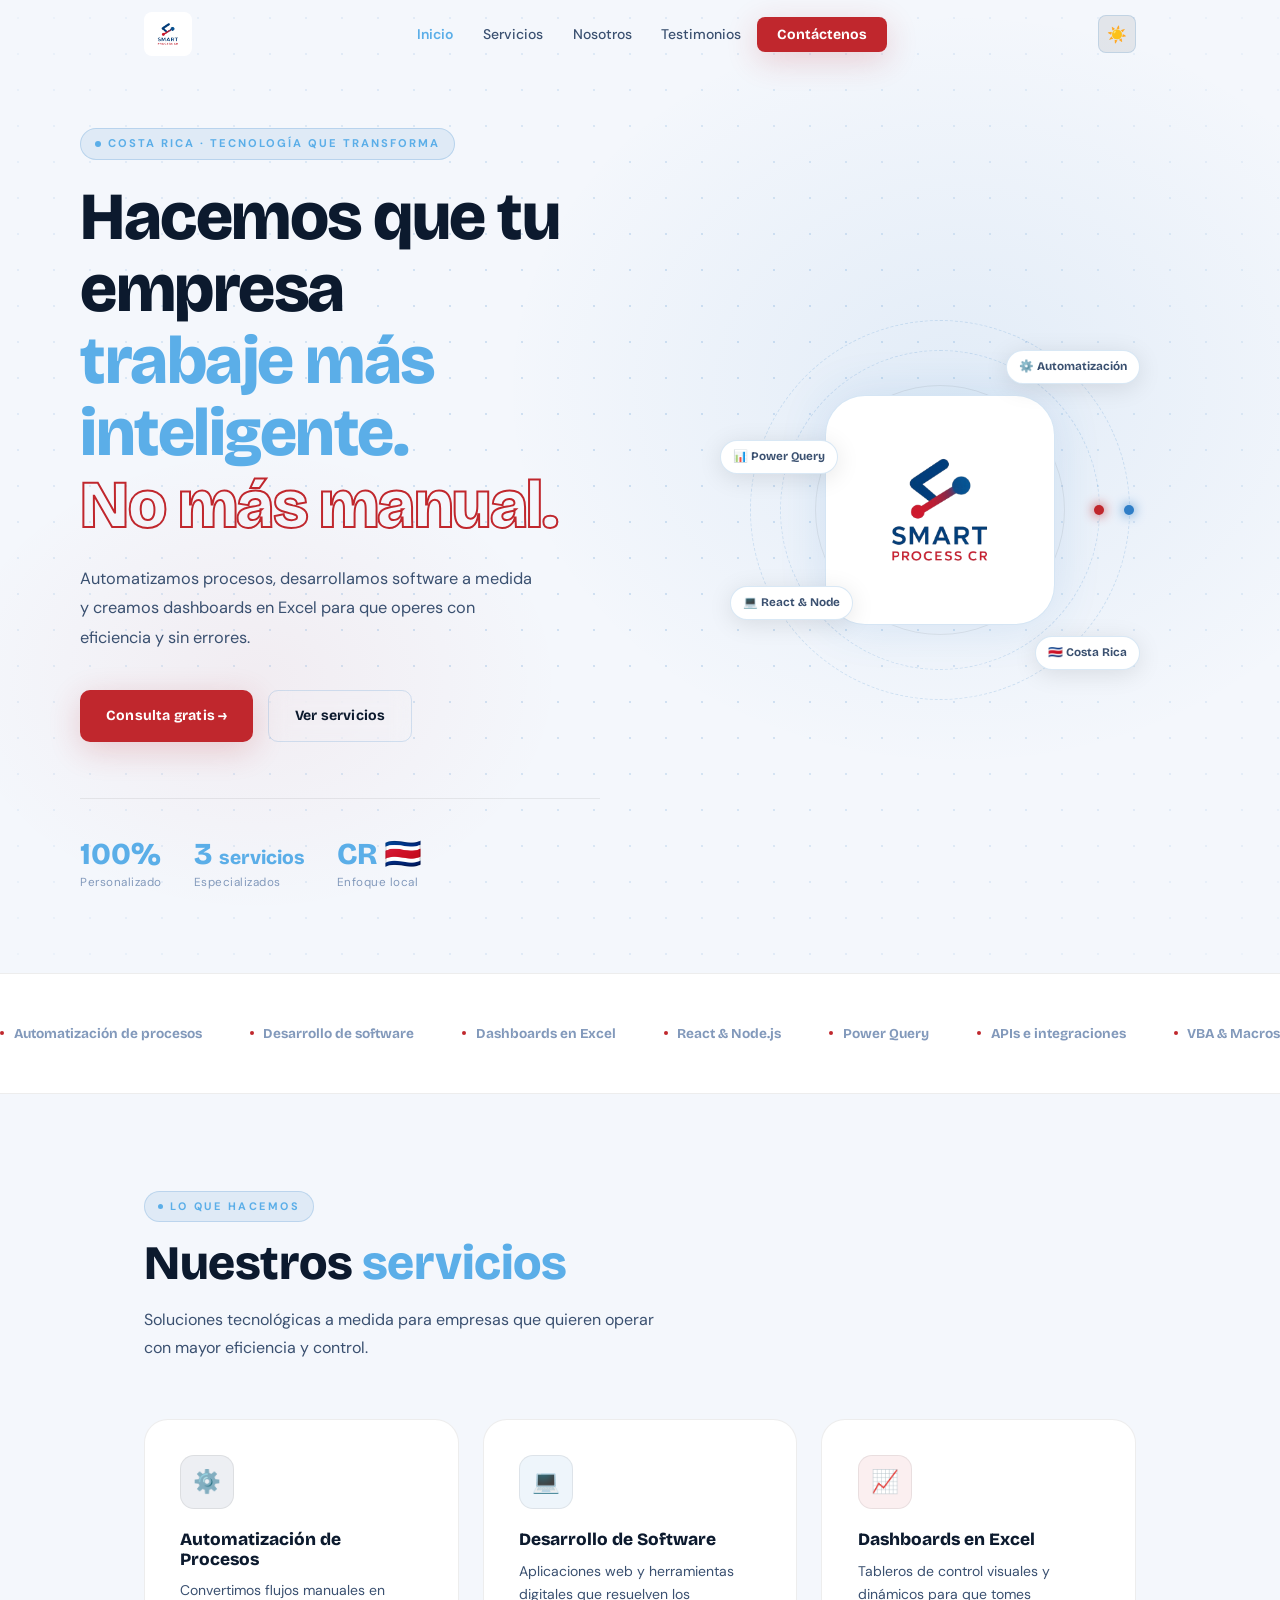
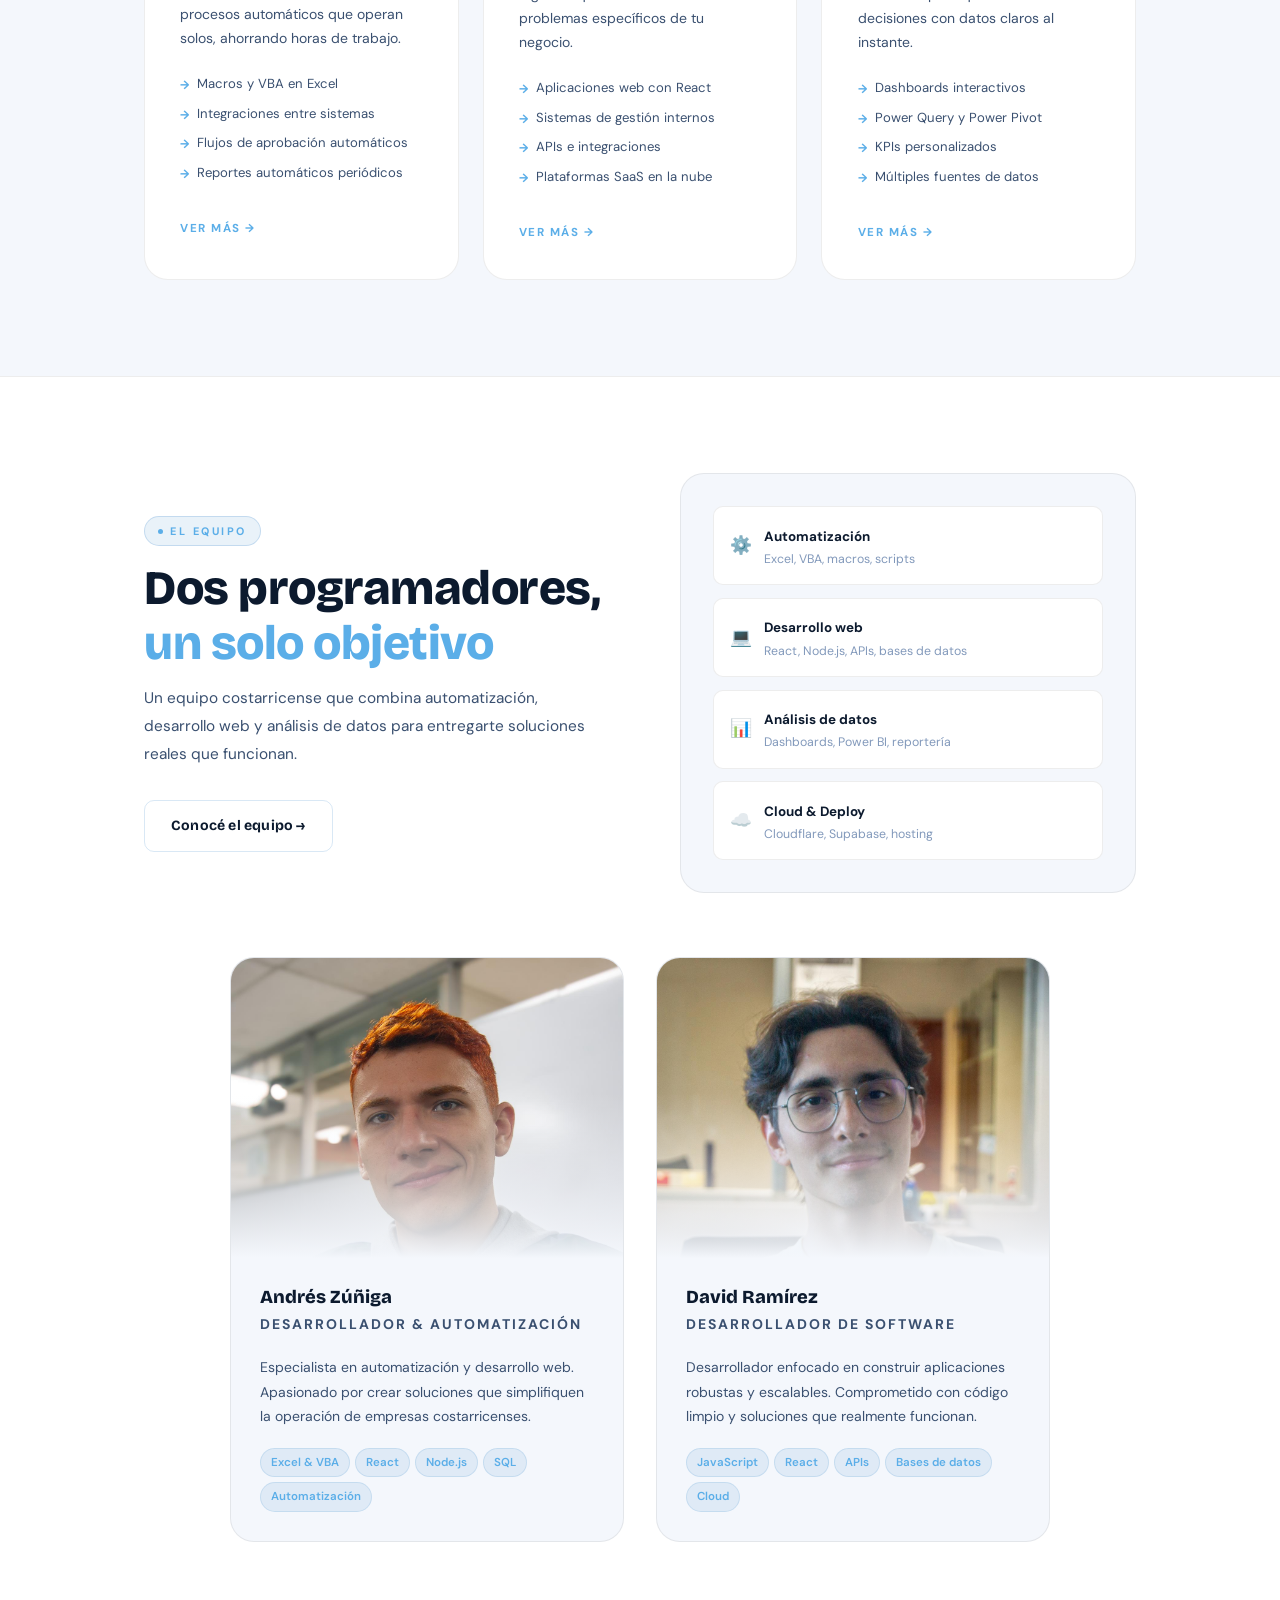
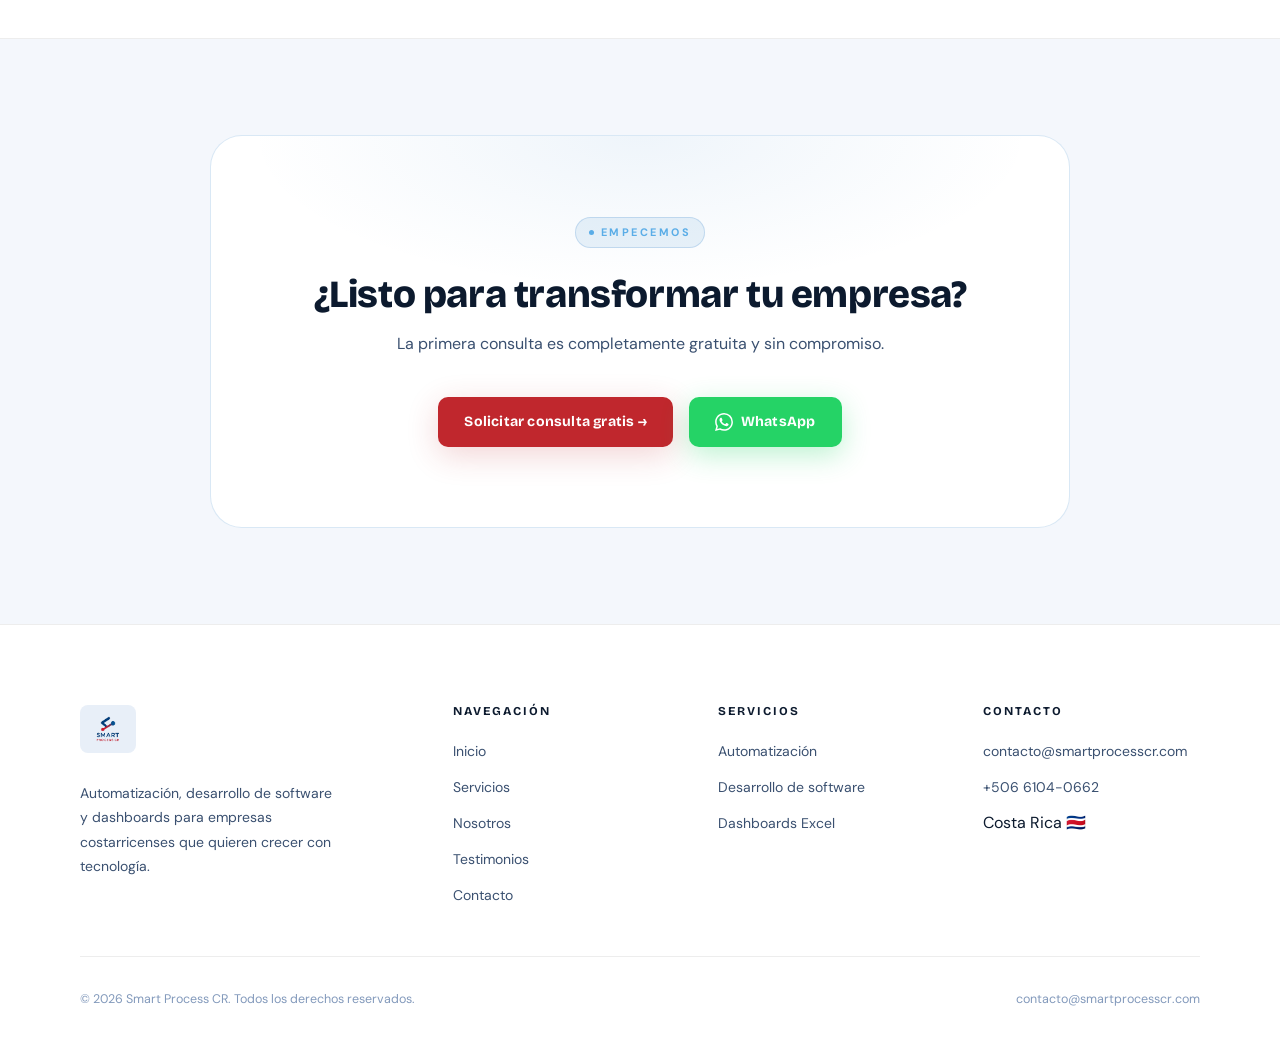
==== commit c64d2b8d: "Add files via upload" ====
--- a/index.html
+++ b/index.html
@@ -4,7 +4,56 @@
 <meta charset="UTF-8"/>
 <meta name="viewport" content="width=device-width, initial-scale=1.0"/>
 <title>Smart Process CR | Automatización y Desarrollo de Software en Costa Rica</title>
-<meta name="description" content="Automatizamos procesos, desarrollamos software a medida y creamos dashboards en Excel para empresas en Costa Rica."/>
+<meta name="description" content="Automatizamos procesos, desarrollamos software a medida y creamos dashboards en Excel para empresas en Costa Rica. Consulta gratuita."/>
+<meta name="keywords" content="automatización de procesos Costa Rica, desarrollo de software Costa Rica, dashboards Excel, VBA macros, React Node.js, Smart Process CR"/>
+<meta name="author" content="Smart Process CR"/>
+<meta name="robots" content="index, follow"/>
+<link rel="canonical" href="https://smartprocesscr.com/"/>
+
+<!-- Favicons -->
+<link rel="icon" type="image/x-icon" href="favicon.ico"/>
+<link rel="icon" type="image/png" sizes="32x32" href="favicon.ico"/>
+<link rel="apple-touch-icon" sizes="180x180" href="apple-touch-icon.png"/>
+<link rel="icon" type="image/png" sizes="192x192" href="favicon-192.png"/>
+<link rel="icon" type="image/png" sizes="512x512" href="favicon-512.png"/>
+
+<!-- Open Graph (para compartir en redes sociales y vista previa en Google) -->
+<meta property="og:type" content="website"/>
+<meta property="og:url" content="https://smartprocesscr.com/"/>
+<meta property="og:title" content="Smart Process CR | Automatización y Desarrollo de Software"/>
+<meta property="og:description" content="Automatizamos procesos, desarrollamos software a medida y creamos dashboards en Excel para empresas en Costa Rica."/>
+<meta property="og:image" content="https://smartprocesscr.com/favicon-512.png"/>
+<meta property="og:locale" content="es_CR"/>
+<meta property="og:site_name" content="Smart Process CR"/>
+
+<!-- Twitter Card -->
+<meta name="twitter:card" content="summary_large_image"/>
+<meta name="twitter:title" content="Smart Process CR | Automatización y Desarrollo de Software"/>
+<meta name="twitter:description" content="Automatizamos procesos, desarrollamos software a medida y creamos dashboards en Excel para empresas en Costa Rica."/>
+<meta name="twitter:image" content="https://smartprocesscr.com/favicon-512.png"/>
+
+<!-- Schema.org (datos estructurados para Google) -->
+<script type="application/ld+json">
+{
+  "@context": "https://schema.org",
+  "@type": "LocalBusiness",
+  "name": "Smart Process CR",
+  "description": "Automatización de procesos, desarrollo de software y dashboards en Excel para empresas en Costa Rica.",
+  "url": "https://smartprocesscr.com",
+  "logo": "https://smartprocesscr.com/favicon-512.png",
+  "email": "contacto@smartprocesscr.com",
+  "telephone": "+50661040662",
+  "address": {
+    "@type": "PostalAddress",
+    "addressCountry": "CR",
+    "addressRegion": "Costa Rica"
+  },
+  "sameAs": [],
+  "serviceArea": { "@type": "Country", "name": "Costa Rica" },
+  "priceRange": "$$"
+}
+</script>
+
 <link rel="stylesheet" href="css/global.css"/>
 <style>
 /* ══ HERO ══ */
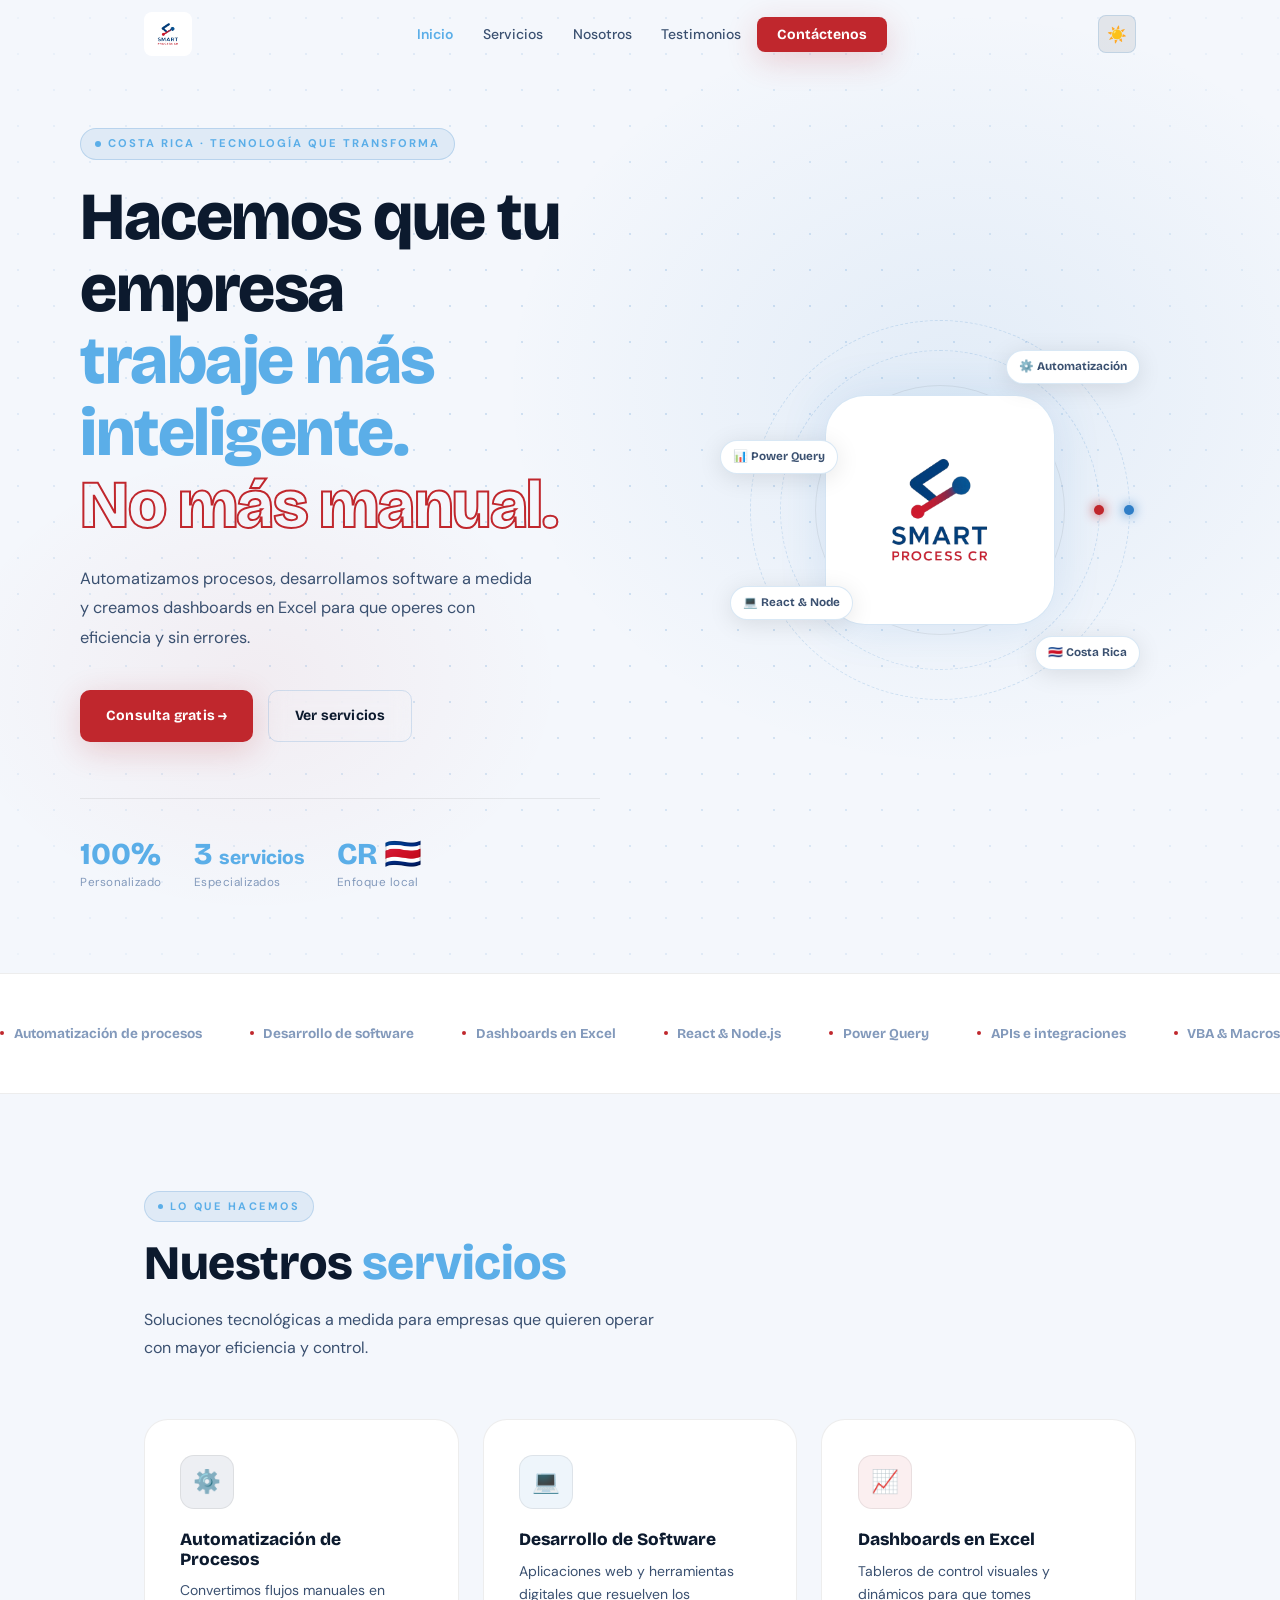
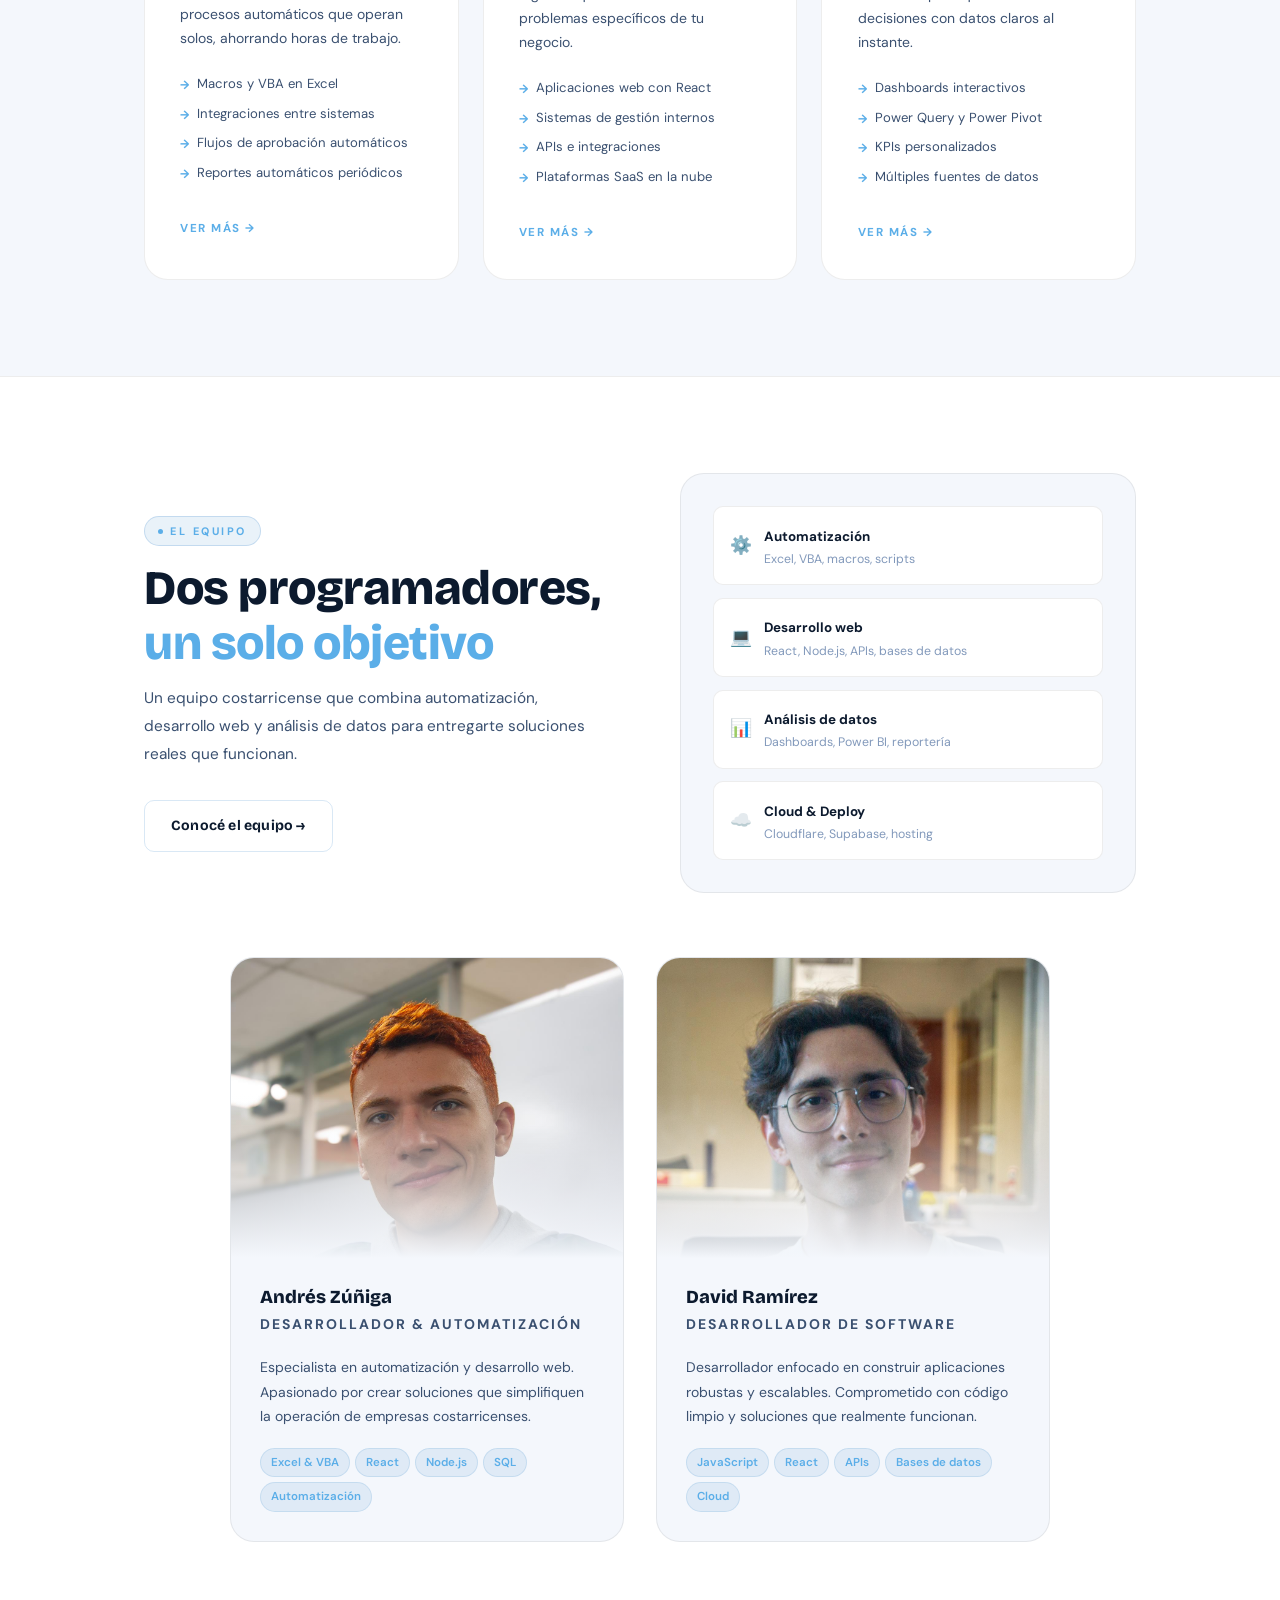
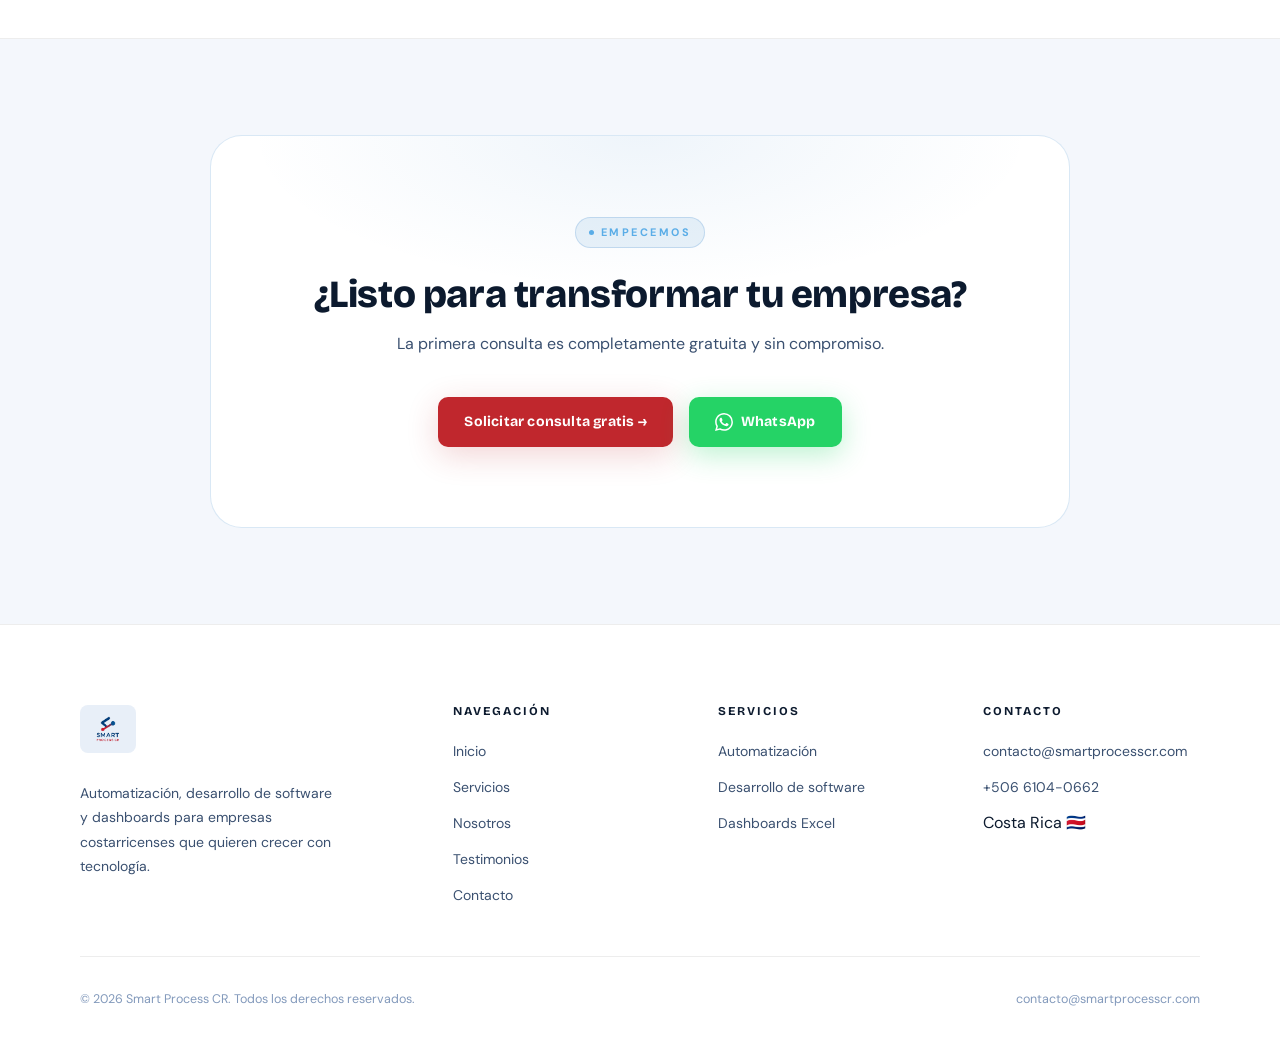
==== commit f8356f87: "Add files via upload" ====
--- a/index.html
+++ b/index.html
@@ -8,6 +8,7 @@
 <meta name="keywords" content="automatización de procesos Costa Rica, desarrollo de software Costa Rica, dashboards Excel, VBA macros, React Node.js, Smart Process CR"/>
 <meta name="author" content="Smart Process CR"/>
 <meta name="robots" content="index, follow"/>
+<meta name="google-site-verification" content="BAEIshDh8p-yCnTy0fV3lmQ-oF3_NEMjQHT_U4vtE6g"/>
 <link rel="canonical" href="https://smartprocesscr.com/"/>
 
 <!-- Favicons -->
